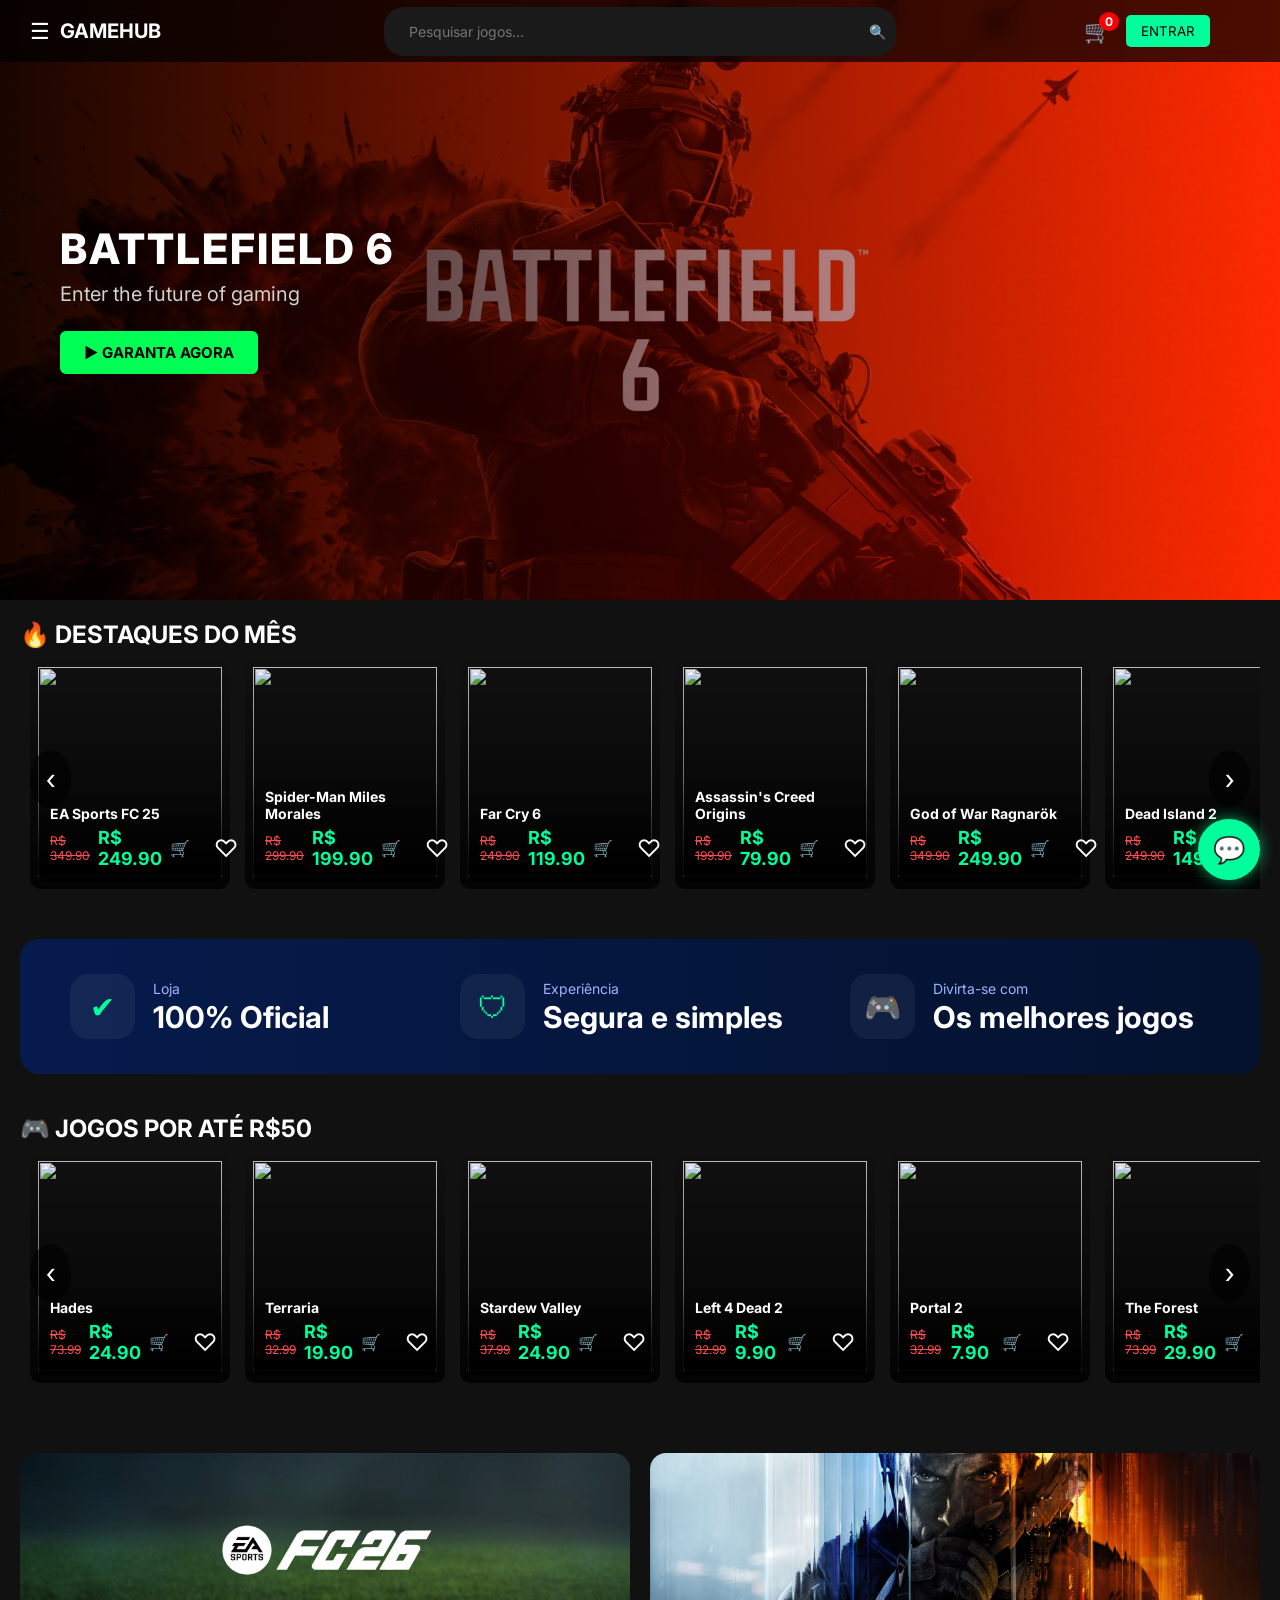
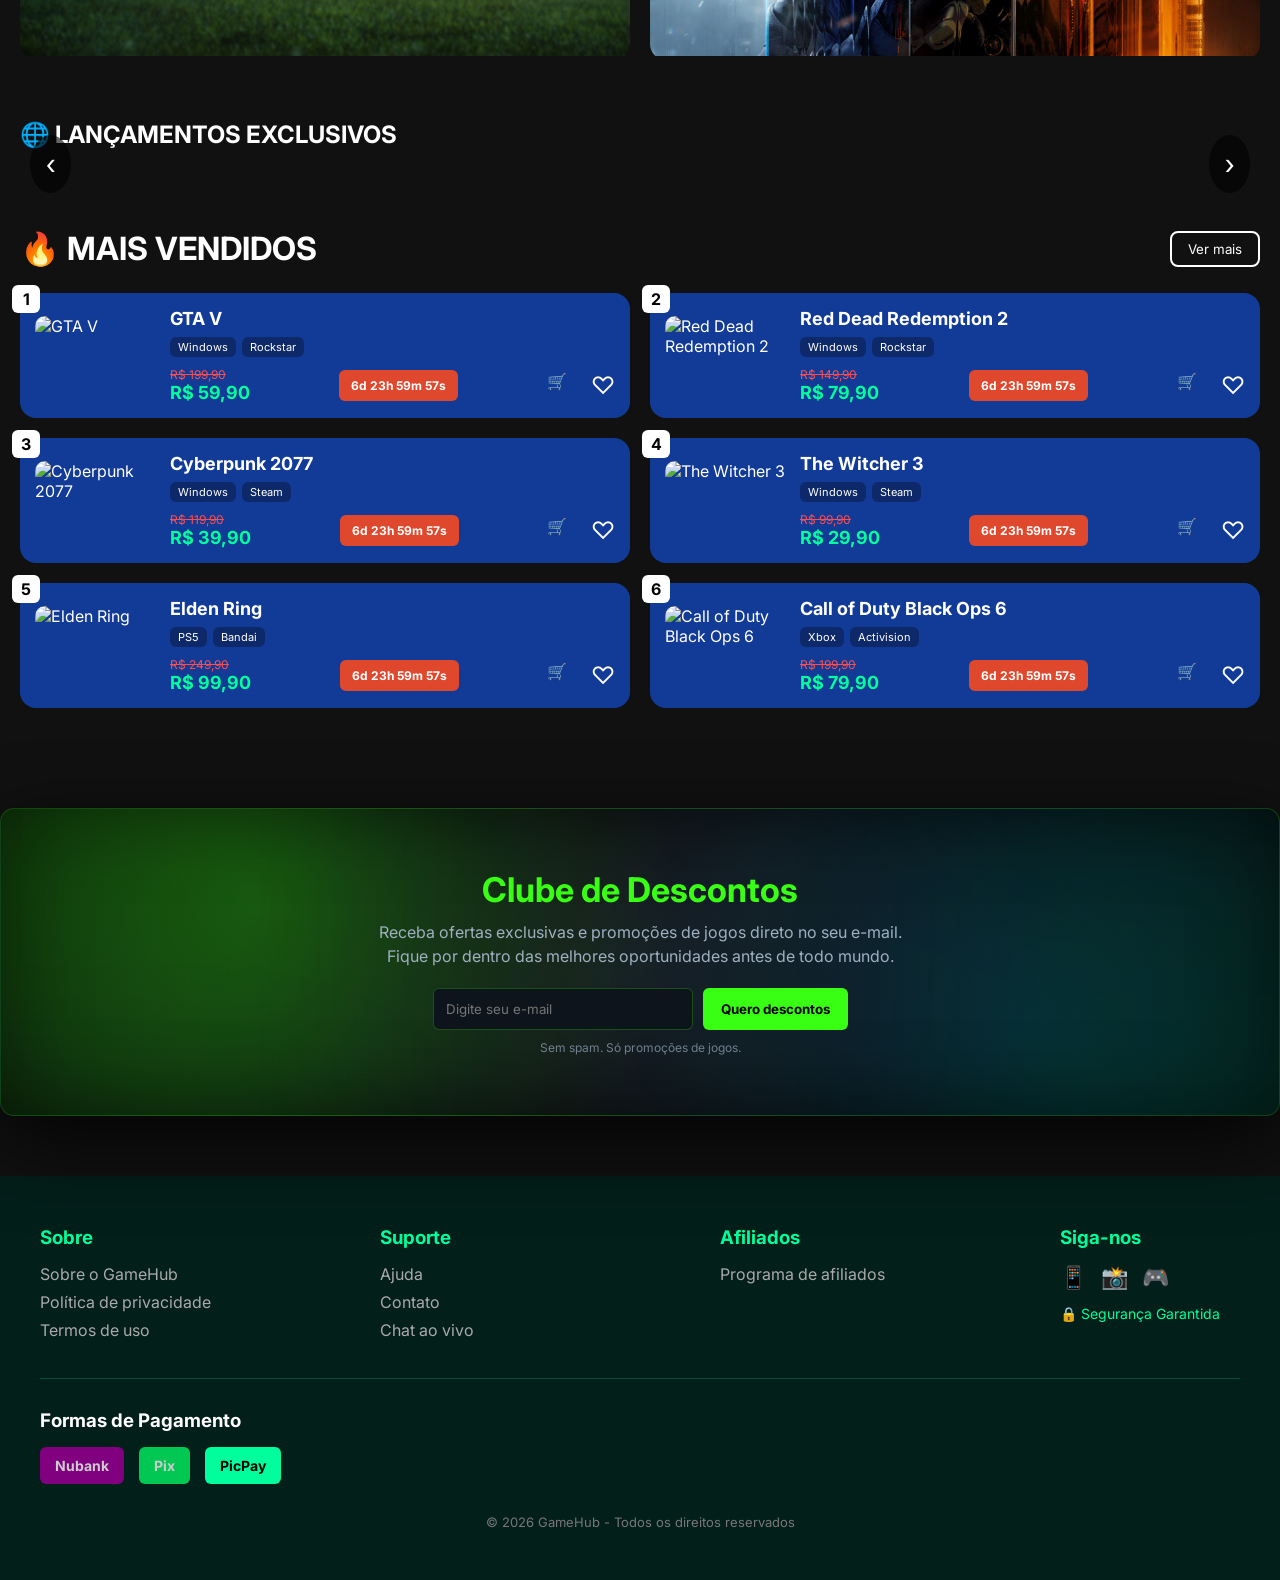
==== index.html @ b9340321 "GameHub Full Stack" ====
<!DOCTYPE html>
<html lang="pt-BR">
<head>
  <link rel="preconnect" href="https://fonts.googleapis.com">
<link rel="preconnect" href="https://fonts.gstatic.com" crossorigin>

<link href="https://fonts.googleapis.com/css2?family=Inter:wght@300;400;500;600;700&display=swap" rel="stylesheet">
  <meta charset="UTF-8">
  <title>GameHub</title>
  <link rel="stylesheet" href="style.css">
</head>


<body>

 
<div class="sidebar" id="sidebar">

  <div class="sidebar-top">
    <div class="logo-side">🎮 GAMEHUB</div>
    <span class="close-btn" onclick="toggleSidebar()">✖</span>
  </div>

  <!-- CATEGORIAS -->
  <div class="item-wrapper">
    <a href="#" class="item">📋 CATEGORIAS</a>
    <div class="submenu">
      <a href="#">Ação</a>
      <a href="#">RPG</a>
      <a href="#">Terror</a>
      <a href="#">Esporte</a>
    </div>
  </div>

  <!-- OFERTAS -->
  <div class="item-wrapper">
    <a href="#" class="item">🔥 OFERTAS RELÂMPAGO</a>
    <div class="submenu">
      <a href="#">Até R$20</a>
      <a href="#">Até R$50</a>
      <a href="#">Promoções do dia</a>
    </div>
  </div>

  <!-- GIFT CARDS -->
  <div class="item-wrapper">
    <a href="#" class="item">🎁 GIFT CARDS</a>
    <div class="submenu">
      <a href="#">XBOX</a>
      <a href="#">PSN</a>
      <a href="#">PLAY STORE</a>
    </div>
  </div>

  <hr>

  <!-- PC -->
  <div class="item-wrapper">
    <a href="#" class="item">🖥 PC</a>
    <div class="submenu">
      <a href="#">Steam</a>
      <a href="#">Epic Games</a>
      <a href="#">Ubisoft</a>
    </div>
  </div>

  <!-- PLAYSTATION -->
  <div class="item-wrapper">
    <a href="#" class="item">🎮 PLAYSTATION</a>
    <div class="submenu">
      <a href="#">PS4</a>
      <a href="#">PS5</a>
    </div>
  </div>

  <!-- XBOX -->
  <div class="item-wrapper">
    <a href="#" class="item">🎮 XBOX</a>
    <div class="submenu">
      <a href="#">Xbox One</a>
      <a href="#">Xbox Series</a>
    </div>
  </div>

  <!-- NINTENDO -->
  <div class="item-wrapper">
    <a href="#" class="item">🎮 NINTENDO</a>
    <div class="submenu">
      <a href="#">Switch</a>
    </div>
  </div>

  <!-- MOBILE -->
  <div class="item-wrapper">
    <a href="#" class="item">📱 MOBILE</a>
    <div class="submenu">
      <a href="#">Android</a>
      <a href="#">iOS</a>
    </div>
  </div>

  <hr>

<div class="item-wrapper">
  <a href="#" class="item">❤️ FAVORITOS</a>

  <div class="submenu" id="favoritosMenu">
    <span>Nenhum favorito</span>
  </div>
</div>

  <!-- CASHBACK -->
  <div class="item-wrapper">
    <a href="#" class="item">💰 CASHBACK</a>
    <div class="submenu">
      <a href="#">Como funciona</a>
      <a href="#">Minhas recompensas</a>
    </div>
  </div>

</div>




<!-- OVERLAY -->
<div class="overlay" id="overlay" onclick="toggleSidebar()"></div>



<header class="header">
  <!-- ESQUERDA -->
  <div class="left">

   
    <div class="menu" onclick="toggleSidebar()">☰</div>
    <a href="index.html" class="logo">GAMEHUB</a>

  </div>
  
  <!-- BUSCA -->
  <div class="search-box center">

  <input
    type="text"
    id="searchInput"
    placeholder="Pesquisar jogos..."
    autocomplete="off"
  >

  <span class="search-icon">🔍</span>

  <div id="searchResults" class="search-results"></div>

</div>

  <!-- DIREITA -->
  <div class="actions">

    <!-- CARRINHO -->
    <div class="cart-header" id="cartHeader">
      🛒
      <span class="cart-count" id="cartCount">0</span>

      <div class="cart-dropdown" id="cartDropdown">

        <!-- LISTA DE ITENS -->
        <div class="cart-content">
          <p class="empty">Seu carrinho está vazio</p>
        </div>

        <!-- RODAPÉ -->
        <div class="cart-footer">
          <div class="subtotal">
            Subtotal: <span id="cartTotal">R$ 0,00</span>
          </div>

          <button class="finish-btn" onclick="irParaCheckout()">
  Finalizar
</button>
        </div>

      </div>
    </div>

    <!-- LOGIN -->
    <button class="login" onclick="window.location.href='login.html'">
  ENTRAR
</button>




</div>

</header>

<section class="hero" id="hero">
  <div class="hero-info">
    <h1 class="hero-title">BATTLEFIELD 6</h1>

    <p class="hero-sub">
      Enter the future of gaming
    </p>

   <button class="hero-btn" onclick="abrirJogo({
  title: 'Battlefield 6',
  thumbnail: 'banner.jpg',
  price: '249.90',
  platform: 'Windows',
  release_date: '2026',
  descricao: 'Battlefield 6 coloca os jogadores em combates modernos de larga escala com veículos e destruição avançada.'
})">
  ▶ GARANTA AGORA
</button>
  </div>
</section>
<!-- 🔥 DESTAQUES -->
<section class="row">
  <h2>🔥 DESTAQUES DO MÊS</h2>

<div class="row-wrapper">
  <button class="arrow left" onclick="scrollRow('populares', -300)">‹</button>
  <div class="row-games" id="populares"></div>
  <button class="arrow right" onclick="scrollRow('populares', 300)">›</button>
</div>
</section>



<section class="benefits">

  <div class="benefit-item">
    <div class="benefit-icon">✔</div>

    <div>
      <span>Loja</span>
      <h3>100% Oficial</h3>
    </div>
  </div>

  <div class="benefit-item">
    <div class="benefit-icon">🛡</div>

    <div>
      <span>Experiência</span>
      <h3>Segura e simples</h3>
    </div>
  </div>

  <div class="benefit-item">
    <div class="benefit-icon">🎮</div>

    <div>
      <span>Divirta-se com</span>
      <h3>Os melhores jogos</h3>
    </div>
  </div>

</section>




<!-- 🎮 AÇÃO -->
<section class="row">
  <h2>🎮 JOGOS POR ATÉ R$50</h2>

<div class="row-wrapper">
  <button class="arrow left" onclick="scrollRow('acao', -300)">‹</button>
  <div class="row-games" id="acao"></div>
  <button class="arrow right" onclick="scrollRow('acao', 300)">›</button>
</div>
</section>


<section class="banners">

  <div class="banner">
    <img src="imagem1.jpg" alt="Jogo 1">
  </div>

  <div class="banner">
    <img src="imagem2.jpg" alt="Jogo 2">
  </div>

</section>

</section>

<section class="row">
  <h2>🌐 LANÇAMENTOS EXCLUSIVOS</h2>

  <div class="row-wrapper">
    <button class="arrow left" onclick="scrollRow('api-games', -300)">‹</button>
    <div class="row-games" id="api-games"></div>
    <button class="arrow right" onclick="scrollRow('api-games', 300)">›</button>
  </div>
</section>

<script src="https://cdn.jsdelivr.net/npm/@supabase/supabase-js@2"></script>


<script src="supabaseClient.js"></script>


<script src="auth.js"></script>
<script src="script.js"></script>
<script src="jogos.js"></script>


<!-- 🔥 FUNÇÃO DA SETA -->
<script>
function scrollRow(id, amount) {
  const container = document.getElementById(id);
  container.scrollLeft += amount;
}
</script>

<script>
window.abrirJogo = function (data) {
  const jogo = typeof data === "string"
    ? JSON.parse(decodeURIComponent(data))
    : data;

  localStorage.setItem("jogoSelecionado", JSON.stringify(jogo));

  window.location.href = "detalhes.html";
};

</script>


</body>

<!-- BOTÃO FLUTUANTE DE CHAT -->
<div class="chat-btn" onclick="abrirChat()">
  💬
</div>

<!-- CAIXA DO CHAT -->
<div class="chat-box" id="chatBox">
  <div class="chat-header">
    Suporte
    <span onclick="fecharChat()">✖</span>
  </div>

  <div class="chat-body">
    <p>👋 Olá! Como posso ajudar?</p>
  </div>

  <div class="chat-footer">
    <input type="text" placeholder="Digite sua mensagem...">
    <button>Enviar</button>
  </div>
</div>


<!-- =========================
     MAIS VENDIDOS
========================= -->

<section class="mais-vendidos">

  <div class="top-title">
    <h2>🔥 MAIS VENDIDOS</h2>
    <button>Ver mais</button>
  </div>

  <div class="vendidos-grid">

    <!-- 1 -->
    <div class="vendido-card">
      <div class="rank">1</div>
        <img
    class="vendido-img"
    src="https://cdn.cloudflare.steamstatic.com/steam/apps/271590/header.jpg"
    alt="GTA V"
  >
      
      
      <div class="vendido-info">
        <h3>GTA V</h3>

        <div class="platforms">
          <span>Windows</span>
          <span>Rockstar</span>
        </div>

        <div class="price-row">
          <div>
            <span class="old-price">R$ 199,90</span>
            <span class="new-price">R$ 59,90</span>
          </div>

          <div class="countdown">7d 00:00:00</div>
           
          <div class="actions-vendido">
           <span class="cart">🛒</span>
            <span class="fav">♡</span>
          </div>
        </div>
      </div>
    </div>

    <!-- 2 -->
    <div class="vendido-card">
      <div class="rank">2</div>
      <img
  class="vendido-img"
  src="https://cdn.cloudflare.steamstatic.com/steam/apps/1174180/header.jpg"
  alt="Red Dead Redemption 2"
>
      

      <div class="vendido-info">
        <h3>Red Dead Redemption 2</h3>

        <div class="platforms">
          <span>Windows</span>
          <span>Rockstar</span>
        </div>

        <div class="price-row">
          <div>
            <span class="old-price">R$ 149,90</span>
            <span class="new-price">R$ 79,90</span>
          </div>
           <div class="countdown">7d 00:00:00</div>
          <div class="actions-vendido">
            <span class="cart">🛒</span>
            <span class="fav">♡</span>
          </div>
        </div>
      </div>
    </div>

    <!-- 3 -->
    <div class="vendido-card">
      <div class="rank">3</div>
      <img
  class="vendido-img"
  src="https://cdn.cloudflare.steamstatic.com/steam/apps/1091500/header.jpg"
  alt="Cyberpunk 2077"
>
      
      <div class="vendido-info">
        <h3>Cyberpunk 2077</h3>

        <div class="platforms">
          <span>Windows</span>
          <span>Steam</span>
        </div>

        <div class="price-row">
          <div>
            <span class="old-price">R$ 119,90</span>
            <span class="new-price">R$ 39,90</span>
          </div>
           <div class="countdown">7d 00:00:00</div>
          <div class="actions-vendido">
            <span class="cart">🛒</span>
            <span class="fav">♡</span>
          </div>
        </div>
      </div>
    </div>

    <!-- 4 -->
    <div class="vendido-card">
      <div class="rank">4</div>
      <img
  class="vendido-img"
  src="https://cdn.cloudflare.steamstatic.com/steam/apps/292030/header.jpg"
  alt="The Witcher 3"
>
      

      <div class="vendido-info">
        <h3>The Witcher 3</h3>

        <div class="platforms">
          <span>Windows</span>
          <span>Steam</span>
        </div>

        <div class="price-row">
          <div>
            <span class="old-price">R$ 99,90</span>
            <span class="new-price">R$ 29,90</span>
          </div>
           <div class="countdown">7d 00:00:00</div>


          <div class="actions-vendido">
            <span class="cart">🛒</span>
            <span class="fav">♡</span>
          </div>
        </div>
      </div>
    </div>

    <!-- 5 -->
    <div class="vendido-card">
      <div class="rank">5</div>
      <img
  class="vendido-img"
  src="https://cdn.cloudflare.steamstatic.com/steam/apps/1245620/header.jpg"
  alt="Elden Ring"
>
      

      <div class="vendido-info">
        <h3>Elden Ring</h3>

        <div class="platforms">
          <span>PS5</span>
          <span>Bandai</span>
        </div>

        <div class="price-row">
          <div>
            <span class="old-price">R$ 249,90</span>
            <span class="new-price">R$ 99,90</span>
          </div>
           <div class="countdown">7d 00:00:00</div>


          <div class="actions-vendido">
            <span class="cart">🛒</span>
            <span class="fav">♡</span>
          </div>
        </div>
      </div>
    </div>

    <!-- 6 -->
    <div class="vendido-card">
      <div class="rank">6</div>
      <img
  class="vendido-img"
  src="https://shared.cloudflare.steamstatic.com/store_item_assets/steam/apps/2933620/header.jpg"
  alt="Call of Duty Black Ops 6"
>
      

      <div class="vendido-info">
        <h3>Call of Duty Black Ops 6</h3>

        <div class="platforms">
          <span>Xbox</span>
          <span>Activision</span>
        </div>

        <div class="price-row">
          <div>
            <span class="old-price">R$ 199,90</span>
            <span class="new-price">R$ 79,90</span>
          </div>
          <div class="countdown">7d 00:00:00</div>

          <div class="actions-vendido">
            <span class="cart">🛒</span>
            <span class="fav">♡</span>
          </div>
        </div>
      </div>
    </div>

  </div>
</section>


<section class="steam-newsletter">

  <div class="steam-newsletter-content">
    <h2>Clube de Descontos</h2>

    <p>
      Receba ofertas exclusivas e promoções de jogos direto no seu e-mail.
      <br>
      Fique por dentro das melhores oportunidades antes de todo mundo.
    </p>

    <div class="steam-form">
      <input type="email" placeholder="Digite seu e-mail">
      <button>Quero descontos</button>
    </div>

    <span>Sem spam. Só promoções de jogos.</span>
  </div>

</section>

<footer class="footer">

  <div class="footer-top">

    <div class="footer-col">
      <h3>Sobre</h3>
      <a href="#">Sobre o GameHub</a>
      <a href="#">Política de privacidade</a>
      <a href="#">Termos de uso</a>
    </div>

    <div class="footer-col">
      <h3>Suporte</h3>
      <a href="#">Ajuda</a>
      <a href="#">Contato</a>
      <a href="#">Chat ao vivo</a>
    </div>

    <div class="footer-col">
      <h3>Afiliados</h3>
      <a href="#">Programa de afiliados</a>
    </div>

    <div class="footer-col">
      <h3>Siga-nos</h3>

      <div class="social-icons">
        <span>📱</span>
        <span>📸</span>
        <span>🎮</span>
      </div>

      <p class="secure">🔒 Segurança Garantida</p>
    </div>

  </div>

  <div class="footer-payments">
    <h3>Formas de Pagamento</h3>

    <div class="payments">
      <span class="pay nubank">Nubank</span>
      <span class="pay pix">Pix</span>
      <span class="pay picpay">PicPay</span>
    </div>
  </div>

  <div class="footer-copy">
    © 2026 GameHub - Todos os direitos reservados
  </div>

</footer>

</html>
---- style.css ----
/* RESET */

*{
  margin:0;
  padding:0;
  box-sizing:border-box;
  font-family:'Inter', sans-serif;
}

body {
  margin: 0;
  font-family: Arial, sans-serif;
  background: #111;
  color: white;
}

/* HEADER NOVO */
.header {
  display: flex;
  align-items: center;
  justify-content: space-between;
  padding: 15px 30px;
 backdrop-filter: blur(10px);
  background: rgba(0, 0, 0, 0.7);
  
  

    position: fixed;   /* 👈 ISSO AQUI */
  top: 0;            /* 👈 GRUDA NO TOPO */
  left: 0;
  width: 100%;

  z-index: 1000;     /* 👈 FICA POR CIMA DE TUDO */
  
}


.logo {
  font-size: 20px;
  font-weight: bold;
  color: white;
  text-decoration: none;
  cursor: pointer;
}

/* CENTRO (PESQUISA) */
.search-box.center {
  position: absolute;
  left: 50%;
  transform: translateX(-50%);
  width: 40%;
}

.search-box input {
  width: 100%;
  padding: 10px 40px 10px 15px;
  border-radius: 20px;
  border: none;
  outline: none;
}

.search-icon {
  position: absolute;
  right: 10px;
  top: 50%;
  transform: translateY(-50%);
}

/* DIREITA */
.actions {
  display: flex;
  align-items: center;
  margin-right: 40px; /* aumenta ou diminui aqui */
}

.login {
  padding: 8px 15px;
  background: #00ff9c;
  border: none;
  border-radius: 5px;
  cursor: pointer;
}
/* HERO */
.hero {
    
  position: relative;
  height: 600px;
  display: flex;
  align-items: center;
  padding: 60px;
  
  
  background-size: cover;
  background-position: center;
  background-repeat: no-repeat;

  z-index: 1;
}

/* overlay */
.hero::after {
  content: "";
  position: absolute;
  inset: 0;
  background: linear-gradient(to right, rgba(0,0,0,0.9), rgba(255,0,0,0.3));
  z-index: 1;
}

/* conteúdo acima do overlay */
.hero-info {
  position: relative;
  z-index: 2;
}

/* LINHAS */
.row {
  margin: 20px;
}

.row h2 {
  margin-bottom: 10px;
}

/* CONTAINER DOS JOGOS */
.row-games {
  display: flex;
  gap: 15px;
  overflow-x: auto;
  overflow-y: hidden;
  padding: 0 10px 10px 10px;
}

.row-games::-webkit-scrollbar {
  display: none;
}

/* CARD */
.card {
  position: relative;
  min-width: 200px;
  cursor: pointer;
  overflow: hidden;
  flex-shrink: 0;

  transition: transform 0.3s ease;

  transform-style: preserve-3d;
  perspective: 1000px;
}

/* IMAGEM */
.card img {
  width: 100%;
  height: 210px;
  object-fit: cover;
}

/* OVERLAY */
.card::after {
  content: "";
  position: absolute;
  inset: 0;
  border-radius: 10px;
  background: linear-gradient(to top, rgba(0,0,0,0.8), transparent);
   pointer-events: none; /* 🔥 não bloquear clique */
}

/* INFO */
.card-info {
  position: absolute;
  inset: 0;

  display: flex;
  align-items: flex-end;
  justify-content: flex-start;

  padding: 20px;

  background: linear-gradient(to top, rgba(0,0,0,0.85), transparent);

  opacity: 0;
  transition: opacity 0.3s ease;
}

/* TÍTULO */
.card-info h3 {
  font-size: 16px;
  font-weight: bold;
  margin: 0;

  max-width: 90%;
  line-height: 1.2;

  transform: translateY(10px);
  opacity: 0;

  transition: all 0.3s ease;
}

/* HOVER PRINCIPAL */
.card:hover {
  transform: scale(1.06); /* 🔥 muito mais profissional */
}

.card:hover .card-info {
  opacity: 1;
}

.card:hover .card-info h3 {
  transform: translateY(-5px);
  opacity: 1;
  transition-delay: 0.1s;
}

/* EFEITO EMPURRAR (NETFLIX LIMPO) */
.row-games:hover .card {
  transform: translateX(-10px);
}

.row-games .card:hover {
  transform: scale(1.2);
  z-index: 20;
}

.row-games .card:hover ~ .card {
  transform: translateX(20px);
}


.fav.ativo {
  color: red;
  transform: scale(1.2);
}

/* DETALHES */
.detalhes {
  padding: 40px;
  text-align: center;
}

.detalhes img {
  width: 300px;
  border-radius: 10px;
  margin-bottom: 20px;
}



.search-box {
  display: flex;
  align-items: center;
  background: #1a1a1a;
  padding: 6px 10px;
  border-radius: 20px;
  gap: 5px;
}

.search-box input {
  background: transparent;
  border: none;
  outline: none;
  color: white;
  width: 180px;
  font-size: 14px;
}

.search-icon {
  cursor: pointer;
  font-size: 14px;
}

/* FOOTER PROFISSIONAL */
.footer {
  background: #031f1a;
  color: #ccc;
  padding: 50px 40px;
  margin-top: 60px;
}

/* topo */
.footer-top {
  display: flex;
  justify-content: space-between;
  flex-wrap: wrap;
  gap: 40px;
  border-bottom: 1px solid rgba(0,255,150,0.2);
  padding-bottom: 30px;
}

.footer-col {
  min-width: 180px;
}

.footer-col h3 {
  color: #00ff9c;
  margin-bottom: 15px;
}

.footer-col a {
  display: block;
  margin-bottom: 8px;
  color: #aaa;
  text-decoration: none;
  transition: 0.3s;
}

.footer-col a:hover {
  color: #00ff9c;
}

/* redes sociais */
.social-icons span {
  font-size: 22px;
  margin-right: 10px;
  cursor: pointer;
  transition: 0.3s;
}

.social-icons span:hover {
  transform: scale(1.2);
  color: #00ff9c;
}

/* segurança */
.secure {
  margin-top: 15px;
  font-size: 14px;
  color: #00ff9c;
}

/* pagamentos */
.footer-payments {
  margin-top: 30px;
}

.footer-payments h3 {
  color: white;
  margin-bottom: 15px;
}

.payments {
  display: flex;
  gap: 15px;
}

.pay {
  padding: 10px 15px;
  border-radius: 6px;
  font-weight: bold;
  font-size: 14px;
}

/* cores dos pagamentos */
.nubank {
  background: purple;
}

.pix {
  background: #00c853;
}

.picpay {
  background: #00ff9c;
  color: black;
}

/* copyright */
.footer-copy {
  margin-top: 30px;
  font-size: 13px;
  color: #777;
  text-align: center;
}

.row-wrapper {
  position: relative;
}



/* BOTÃO FLUTUANTE */
.chat-btn {
  position: fixed;
  bottom: 20px;
  right: 20px;
  background: #00ff9c;
  color: black;
  font-size: 26px;
  padding: 15px;
  border-radius: 50%;
  cursor: pointer;
  z-index: 999;

  box-shadow: 0 0 15px rgba(0,255,150,0.6);
  transition: 0.3s;
}

.chat-btn:hover {
  transform: scale(1.1);
}

/* CAIXA DO CHAT */
.chat-box {
  position: fixed;
  bottom: 90px;
  right: 20px;
  width: 280px;
  background: #111;
  border-radius: 10px;
  overflow: hidden;
  display: none;
  z-index: 999;
}

/* HEADER */
.chat-header {
  background: #00ff9c;
  color: black;
  padding: 10px;
  font-weight: bold;
  display: flex;
  justify-content: space-between;
}

/* BODY */
.chat-body {
  padding: 10px;
  height: 150px;
  font-size: 14px;
}

/* FOOTER */
.chat-footer {
  display: flex;
}

.chat-footer input {
  flex: 1;
  padding: 8px;
  border: none;
  outline: none;
}

.chat-footer button {
  background: #00ff9c;
  border: none;
  padding: 8px;
  cursor: pointer;
}


/* =========================
   SIDEBAR NUUVEM STYLE
========================= */

.sidebar {
  position: fixed;
  top: 0;
  left: 0;

  width: 280px;
  height: 100vh;

  background: linear-gradient(180deg, #0b2a66, #071a3a);
  color: white;

  transform: translateX(-100%);
  transition: 0.3s ease;

  z-index: 3000;

  padding: 15px;
  overflow-y: auto;
}

/* ABERTO */
.sidebar.open {
  transform: translateX(0);
}

/* TOPO */
.sidebar-top {
  display: flex;
  justify-content: space-between;
  align-items: center;

  margin-bottom: 20px;
}

.logo-side {
  font-weight: bold;
  font-size: 18px;
  color: #fff;
}

.close-btn {
  cursor: pointer;
  font-size: 18px;
}

/* ITENS */
.item {
  display: block;
  padding: 12px;
  margin: 4px 0;

  color: #cfd8ff;
  text-decoration: none;

  border-radius: 6px;

  transition: 0.2s;
}

.item:hover {
  background: rgba(255,255,255,0.08);
  color: #fff;
  transform: translateX(5px);
}

/* LINHA */
.sidebar hr {
  border: none;
  height: 1px;
  background: rgba(255,255,255,0.1);
  margin: 12px 0;
}

/* OVERLAY */
.overlay {
  position: fixed;
  inset: 0;

  background: rgba(0,0,0,0.6);

  display: none;

  z-index: 2500;
}

.overlay.show {
  display: block;
}

.left {
  display: flex;
  align-items: center; /* centraliza verticalmente */
  gap: 10px; /* espaço entre ☰ e GAMEHUB */
}

.menu {
  font-size: 22px;
  cursor: pointer;
  display: flex;
  align-items: center;
  justify-content: center;
}


/* ===== SUBMENU FUNCIONANDO ===== */

.sidebar {
  overflow: visible !important;
}

.item-wrapper {
  position: relative;
}

.item-wrapper .submenu {
  position: absolute;
  top: 0;
  left: 100%;

  background: #0a1f4d;
  width: 200px;
  padding: 10px;
  border-radius: 6px;

  display: none;

  z-index: 99999;
}

/* LINKS */
.submenu a {
  display: block;
  padding: 8px;
  color: white;
  text-decoration: none;
}

.submenu a:hover {
  background: rgba(255,255,255,0.1);
}

/* MOSTRAR NO HOVER */
.item-wrapper:hover .submenu {
  display: block;
}

/* ===== OVERLAY INFERIOR ===== */
.card-overlay {
  position: absolute;
  bottom: 8px;   /* 🔥 NÃO encosta mais na borda */
  left: 8px;
  right: 8px;
   pointer-events: none; /* 🔥 deixa o clique passar */

  padding: 12px;

  background: linear-gradient(to top, rgba(0,0,0,0.9), transparent);
  border-radius: 8px; /* 🔥 deixa bonito */

  z-index: 10;
}

/* ===== NOME DO JOGO ===== */
.game-title {
  font-size: 14px;
  margin: 0 0 5px;
  color: white;
}

/* ===== CAIXA DE PREÇO ===== */
.price-box {
  display: flex;
  align-items: center;
  gap: 8px;
}

/* PREÇO ANTIGO */
.old-price {
  color: #ff4d4d;
  text-decoration: line-through;
  font-size: 12px;
}

/* PREÇO NOVO */
.new-price {
  color: #00ff9c;
  font-weight: bold;
  font-size: 14px;
}

/* CARRINHO */
.cart {
  margin-left: auto;
  cursor: pointer;
  font-size: 16px;
  transition: 0.2s;
  margin-right: 8px;
  pointer-events: auto;
}

.cart:hover {
  transform: scale(1.2);
}

/* ===== MELHORIA VISUAL DO CARD ===== */
.card {
  position: relative;
  overflow: visible; /* 🔥 ESSA LINHA RESOLVE */
   padding: 8px; /* 🔥 espaço interno invisível */
}

.price-box {
  display: flex;
  align-items: center;
  gap: 8px;
}



/* 🔥 ISSO AQUI RESOLVE DE VEZ */
.fav {
  position: relative;
  z-index: 9999; /* 🔥 MUITO ALTO */
  pointer-events: auto;
  margin-left: 8px;
  cursor: pointer;
  font-size: 24px;
  pointer-events: auto;
}

/* ===== CARRINHO HEADER ===== */
.cart-header {
  position: relative;
  font-size: 22px;
  cursor: pointer;
  margin-right: 15px;
}

/* CONTADOR */
.cart-count {
  position: absolute;
  top: -6px;
  right: -8px;

  background: red;
  color: white;

  font-size: 12px;
  font-weight: bold;

  padding: 2px 6px;
  border-radius: 50%;
}



/* ITEM */
.cart-item {
  display: flex;
  justify-content: space-between;
  padding: 6px 0;
  border-bottom: 1px solid #222;
}

/* ANIMAÇÃO */
.cart-header.bounce {
  animation: bounce 0.4s;
}

@keyframes bounce {
  0% { transform: scale(1); }
  30% { transform: scale(1.3); }
  60% { transform: scale(0.9); }
  100% { transform: scale(1); }
}

/* =========================
   BENEFITS BAR
========================= */

.benefits {
  margin: 40px 20px;

  background: linear-gradient(90deg, #061b4d, #04122e);

  border-radius: 20px;

  padding: 35px 50px;

  display: flex;
  justify-content: space-between;
  align-items: center;
  gap: 30px;

  overflow: hidden;

  position: relative;
}

.benefit-item {
  display: flex;
  align-items: center;
  gap: 18px;

  flex: 1;
}

.benefit-icon {
  width: 65px;
  height: 65px;

  border-radius: 18px;

  display: flex;
  align-items: center;
  justify-content: center;

  font-size: 30px;

  background: rgba(255,255,255,0.05);

  color: #00ff9c;
}

.benefit-item span {
  display: block;

  color: #9fb3ff;

  font-size: 14px;
}

.benefit-item h3 {
  margin: 4px 0 0;

  font-size: 30px;
  line-height: 1.1;

  color: white;
}

/* =========================
   MAIS VENDIDOS (RESET LIMPO)
========================= */

.mais-vendidos {
  padding: 40px 20px;
}

/* HEADER */
.top-title {
  display: flex;
  justify-content: space-between;
  align-items: center;
  margin-bottom: 25px;
}

.top-title h2 {
  font-size: 32px;
  color: white;
}

.top-title button {
  background: transparent;
  border: 2px solid #fff;
  color: white;

  padding: 8px 16px;
  border-radius: 8px;

  cursor: pointer;
}

/* GRID */
.vendidos-grid {
  display: grid;
  grid-template-columns: repeat(2, 1fr);
  gap: 20px;
}

/* CARD */
.vendido-card {
  display: flex;
  gap: 15px;

  background: #123b97;

  padding: 15px;

  border-radius: 16px;

  align-items: center;

  position: relative;
}

/* RANK */
.rank {
  position: absolute;
  top: -8px;
  left: -8px;

  background: white;
  color: black;

  width: 28px;
  height: 28px;

  display: flex;
  justify-content: center;
  align-items: center;

  font-weight: bold;

  border-radius: 6px;
}

/* IMG */
.vendido-card img {
  width: 120px;
  height: 80px;

  object-fit: cover;

  border-radius: 10px;

  flex-shrink: 0;
}

/* INFO */
.vendido-info {
  flex: 1;
}

.vendido-info h3 {
  margin: 0 0 8px;
  font-size: 18px;
  color: white;
}

/* PLATAFORMAS */
.platforms {
  display: flex;
  gap: 6px;
  margin-bottom: 10px;
}

.platforms span {
  font-size: 11px;

  background: rgba(0,0,0,0.3);

  padding: 3px 8px;

  border-radius: 6px;

  color: white;
}

/* PREÇOS */
.price-row {
  display: flex;
  justify-content: space-between;
  align-items: center;
}

.old-price {
  display: block;
  color: #ff4d4d;
  text-decoration: line-through;
  font-size: 12px;
}

.new-price {
  color: #00ff9c;
  font-size: 18px;
  font-weight: bold;
}

/* AÇÕES */
.actions-vendido {
  display: flex;
  gap: 8px;
}

.cart-btn,
.fav-btn {
  width: 35px;
  height: 35px;

  background: rgba(255,255,255,0.1);

  display: flex;
  justify-content: center;
  align-items: center;

  border-radius: 8px;

  cursor: pointer;
}

/* RESPONSIVO */
@media (max-width: 900px) {
  .vendidos-grid {
    grid-template-columns: 1fr;
  }

  .vendido-card {
    flex-direction: column;
    align-items: flex-start;
  }

  .vendido-card img {
    width: 100%;
    height: 160px;
  }
}





/* CONTEÚDO */
.cart-content {
  max-height: 250px;
  overflow-y: auto;
}

/* ITEM */
.cart-item {
  display: flex;
  gap: 10px;
  margin-bottom: 10px;
}

/* IMAGEM */
.cart-item img {
  width: 50px;
  border-radius: 6px;
}

/* INFO */
.cart-info {
  flex: 1;
}

.cart-info p {
  margin: 0;
  font-size: 13px;
}

.cart-info span {
  font-size: 12px;
  color: #aaa;
}

/* PREÇO */
.cart-price {
  font-weight: bold;
  color: #00ff9c;
}

/* FOOTER */
.cart-footer {
  border-top: 1px solid rgba(255,255,255,0.1);
  margin-top: 10px;
  padding-top: 10px;
}

/* BOTÃO */
.finish-btn {
  width: 100%;
  margin-top: 10px;
  padding: 10px;

  background: #00ff9c;
  border: none;
  border-radius: 6px;

  font-weight: bold;
  cursor: pointer;
}

/* ===== CARRINHO HEADER ===== */
.cart-header {
  position: relative;
  font-size: 22px;
  cursor: pointer;
  margin-right: 15px;
}

/* CONTADOR */
.cart-count {
  position: absolute;
  top: -6px;
  right: -8px;
  background: red;
  color: white;
  font-size: 12px;
  font-weight: bold;
  padding: 2px 6px;
  border-radius: 50%;
}

/* ===== DROPDOWN ESTILO BONITO ===== */
.cart-dropdown {
  position: absolute;
  top: 45px;
  right: 0;

  width: 320px;
  background: #0b2a66;

  border-radius: 12px;
  padding: 15px;

  display: none;
  flex-direction: column;

  box-shadow: 0 10px 25px rgba(0,0,0,0.6);

  z-index: 9999;
}

/* QUANDO ABERTO */
.cart-dropdown.active {
  display: flex;
}

/* LISTA */
.cart-content {
  max-height: 250px;
  overflow-y: auto;
}

/* ITEM */
.cart-item {
  display: flex;
  gap: 10px;
  margin-bottom: 12px;
  align-items: center;
}

/* IMG */
.cart-item img {
  width: 55px;
  height: 70px;
  object-fit: cover;
  border-radius: 8px;
}

/* INFO */
.cart-info {
  flex: 1;
}

.cart-info p {
  margin: 0;
  font-size: 14px;
  font-weight: bold;
}

.cart-info span {
  font-size: 12px;
  color: #aaa;
}

/* PREÇO */
.cart-price {
  font-weight: bold;
  color: #00ff9c;
  font-size: 14px;
}

/* FOOTER */
.cart-footer {
  border-top: 1px solid rgba(255,255,255,0.1);
  margin-top: 10px;
  padding-top: 10px;
}

/* BOTÃO FINALIZAR */
.finish-btn {
  width: 100%;
  margin-top: 10px;
  padding: 12px;

  background: #00ff9c;
  border: none;
  border-radius: 8px;

  font-weight: bold;
  cursor: pointer;

  transition: 0.2s;
}

.finish-btn:hover {
  background: #00cc7a;
}

/* ANIMAÇÃO */
.cart-header.bounce {
  animation: bounce 0.4s;
}

@keyframes bounce {
  0% { transform: scale(1); }
  30% { transform: scale(1.3); }
  60% { transform: scale(0.9); }
  100% { transform: scale(1); }
}



.row-wrapper {
  position: relative;
}

.arrow {
  position: absolute;
  top: 50%;
  transform: translateY(-50%);

  background: rgba(0,0,0,0.6);
  border: none;
  color: white;
  font-size: 28px;
  cursor: pointer;

  padding: 12px 16px;
  border-radius: 50%;

  z-index: 50;
  transition: 0.3s;
}

/* esquerda */
.arrow.left {
  left: 10px;
}

/* direita */
.arrow.right {
  right: 10px;
}

.arrow:hover {
  background: rgba(0,0,0,0.9);
  transform: translateY(-50%) scale(1.1);
}

.banners {
  display: flex;
  gap: 20px;
  padding: 40px 20px;
}

.banner {
  flex: 1;
  border-radius: 16px;
  overflow: hidden;
  cursor: pointer;
  transition: 0.3s;
}

.banner img {
  width: 100%;
  aspect-ratio: 3 / 1;
  height: auto;
  object-fit: cover;
}

.banner:hover {
  transform: scale(1.03);
}

.steam-newsletter {
  display: flex;
  justify-content: center;
  align-items: center;

  padding: 60px;
  margin: 60px 0;

  position: relative;
  overflow: hidden;

  border-radius: 14px;

  /* 🔥 FUNDO PROFISSIONAL SEM IMAGEM */
  background:
    radial-gradient(circle at 20% 30%, rgba(57,255,20,0.25), transparent 40%),
    radial-gradient(circle at 80% 70%, rgba(0,180,255,0.15), transparent 45%),
    radial-gradient(circle at 50% 50%, rgba(255,255,255,0.05), transparent 60%),
    linear-gradient(135deg, #05070a, #0b0f14, #05070a);

  border: 1px solid rgba(57,255,20,0.2);

  box-shadow:
    0 25px 80px rgba(0,0,0,0.8),
    inset 0 0 80px rgba(0,0,0,0.6);

  text-align: center;
}
.steam-newsletter-content {
  max-width: 600px;
  color: #dce3ea;
  z-index: 2;
}

.steam-newsletter-content h2 {
  font-size: 34px;
  color: #39ff14;
  margin-bottom: 10px;
}

.steam-newsletter-content p {
  color: #9fb0c0;
  margin-bottom: 20px;
  line-height: 1.5;
}

.steam-newsletter-content span {
  display: block;
  margin-top: 10px;
  font-size: 12px;
  color: #6f7f8f;
}

/* FORMULÁRIO */
.steam-form {
  display: flex;
  justify-content: center;
  gap: 10px;
  margin-top: 10px;
}

.steam-form input {
  padding: 12px;
  width: 260px;

  border-radius: 6px;
  border: 1px solid rgba(57,255,20,0.25);

  background: #0e141b;
  color: white;

  outline: none;
}

.steam-form button {
  padding: 12px 18px;

  border-radius: 6px;
  border: none;
  cursor: pointer;

  background: #39ff14;
  color: #000;
  font-weight: bold;

  transition: 0.2s ease;
}

.steam-form button:hover {
  transform: translateY(-2px);
  box-shadow: 0 10px 25px rgba(57,255,20,0.3);
}

/* GLOW VERDE STEAM */
.steam-newsletter::before {
  content: "";
  position: absolute;

  width: 450px;
  height: 450px;

  background: rgba(57,255,20,0.12);
  filter: blur(90px);

  top: -120px;
  left: -120px;
}

.steam-newsletter::after {
  content: "";
  position: absolute;

  width: 450px;
  height: 450px;

  background: rgba(0,255,120,0.08);
  filter: blur(100px);

  bottom: -150px;
  right: -150px;
}

/* RESPONSIVO */
@media (max-width: 768px) {
  .steam-newsletter {
    flex-direction: column;
    padding: 40px 20px;
  }

  .steam-form {
    flex-direction: column;
    align-items: center;
  }

  .steam-form input {
    width: 100%;
  }
}

.search-box{
  position: relative;
}

.search-results{
  position: absolute;

  top: 55px;
  left: 0;

  width: 100%;

  background: #141b22;

  border-radius: 10px;

  overflow: hidden;

  display: none;

  z-index: 9999;

  box-shadow: 0 10px 30px rgba(0,0,0,.5);
}

.search-item{
  display: flex;
  align-items: center;
  gap: 12px;

  padding: 10px;

  cursor: pointer;

  border-bottom: 1px solid rgba(255,255,255,.05);

  transition: .2s;
}

.search-item:hover{
  background: #1f2933;
}

.search-item img{
  width: 60px;
  height: 60px;

  object-fit: cover;

  border-radius: 6px;
}

.search-info h4{
  margin: 0;
  color: white;
  font-size: 14px;
}

.search-info span{
  color: #39ff14;
  font-weight: bold;
  font-size: 13px;
}

.logout-btn {
  position: fixed;
  top: 20px;
  right: 20px;
  padding: 10px 20px;
  border: none;
  border-radius: 10px;
  background: red;
  color: white;
  cursor: pointer;
}

.user-box{
  display:flex;
  flex-direction:column;
  align-items:flex-end;
  gap:2px;
}

.user-box div{
  color:#fff;
  font-size:15px;
  font-weight:600;
}

.user-box a{
  color:#8b949e;
  text-decoration:none;
  font-size:12px;
  transition:.2s;
}

.user-box a:hover{
  color:#39ff14;
}
.vendido-img {
  width: 80px;
  height: 110px;
  object-fit: cover;
  border-radius: 10px;
  flex-shrink: 0;
}

.countdown {
  background: #e0482d;
  color: white;
  padding: 8px 12px;
  border-radius: 6px;
  font-size: 12px;
  font-weight: bold;
  white-space: nowrap;
  
}

.game-page{
  background:#0f0f0f;
  color:white;
  min-height:100vh;
}

.game-banner img{
   width:100%;
  height:450px;
  object-fit:cover;
  opacity:.35;
}

.game-container{
  max-width:1400px;
  margin:auto;
  display:grid;
  grid-template-columns:350px 1fr;
  gap:40px;
  padding:40px;
}

.game-left{
  width:320px;
}

.game-cover{
 width:280px;
  border-radius:12px;
}

.btn-cart{
  width:100%;
  margin-top:15px;
  background:#00ff4c;
  border:none;
  padding:15px;
  font-size:18px;
  font-weight:bold;
  cursor:pointer;
  border-radius:8px;
}

.game-right{
  background:#121212;
  padding:30px;
  border-radius:12px;
  border:1px solid #222;
}

.game-right h1{
  font-size:48px;
  margin-bottom:20px;
}

.game-meta{
  display:flex;
  gap:20px;
  margin-bottom:20px;
  color:#aaa;
}

.game-price{
  color:#00ff4c;
  font-size:32px;
  font-weight:bold;
  margin-bottom:30px;
}

.game-right p{
  line-height:1.8;
  color:#ddd;
}

.requirements{
  max-width:1200px;
  margin:30px auto;
  background:#181818;
  padding:30px;
  border-radius:12px;
}

.requirements h2{
  margin-bottom:20px;
}

.requirements li{
  margin-bottom:10px;
}

.hero-title{
  font-family: 'Inter', sans-serif;
  font-size: 42px;
  font-weight: 800;
  color: #fff;
  letter-spacing: 2px;
  margin: 0;
  text-shadow: 0 4px 20px rgba(0,0,0,.6);
   max-width: 600px;
  line-height: 1.1;
}

.hero-sub{
  font-size: 24px;
  color: #d5d5d5;
  margin-top: 10px;
  margin-bottom: 25px;
   color: #d0d0d0;
  font-size: 20px;
}

.hero-btn{
  background: #00ff55;
  color: #000;
  border: none;
  padding: 12px 24px;
  border-radius: 8px;
  font-weight: 700;
  cursor: pointer;
   border-radius: 6px;
  font-size: 15px;
  
}

.methods {
  margin-bottom: 20px;
}

.method {
    display: flex;
  align-items: center;
  gap: 10px;
  background: #1b3b7a;
  padding: 12px;
  margin: 10px 0;
  border-radius: 8px;
  cursor: pointer;
}

.method:hover {
    background: #2553aa;
}

.method.active {
  border: 2px solid #2d6bff;
  background: #274f9e;
}


.payment-group {
  background: #1b3b7a;
  padding: 15px;
  border-radius: 10px;
  margin-bottom: 15px;
}

.payment-group h3 {
  margin: 0 0 5px 0;
}

.payment-group p {
  font-size: 13px;
  opacity: 0.8;
  margin-bottom: 10px;
}

label {
  display: block;
  margin: 6px 0;
  cursor: pointer;
}

.terms {
  margin-top: 15px;
  padding: 10px;
}

.total {
  font-size: 22px;
  margin: 15px 0;
}

.price-fav {
  display: flex;
  align-items: flex-start; /* sobe o coração */
  gap: 12px;
}

.heart {
  font-size: 28px;
  cursor: pointer;
  transition: 0.2s;
   position: relative;
  top: -3px; /* sobe o coração manualmente */
}

.heart:hover {
  transform: scale(1.2);
}

.heart.active {
  color: red;
}

.voltar-btn {
  margin-top: 20px;
  padding: 14px 24px;
  background: #2d6bff;
  border: none;
  border-radius: 8px;
  color: white;
  font-size: 16px;
  cursor: pointer;
  transition: 0.2s;
}

.voltar-btn:hover {
  opacity: 0.9;
}
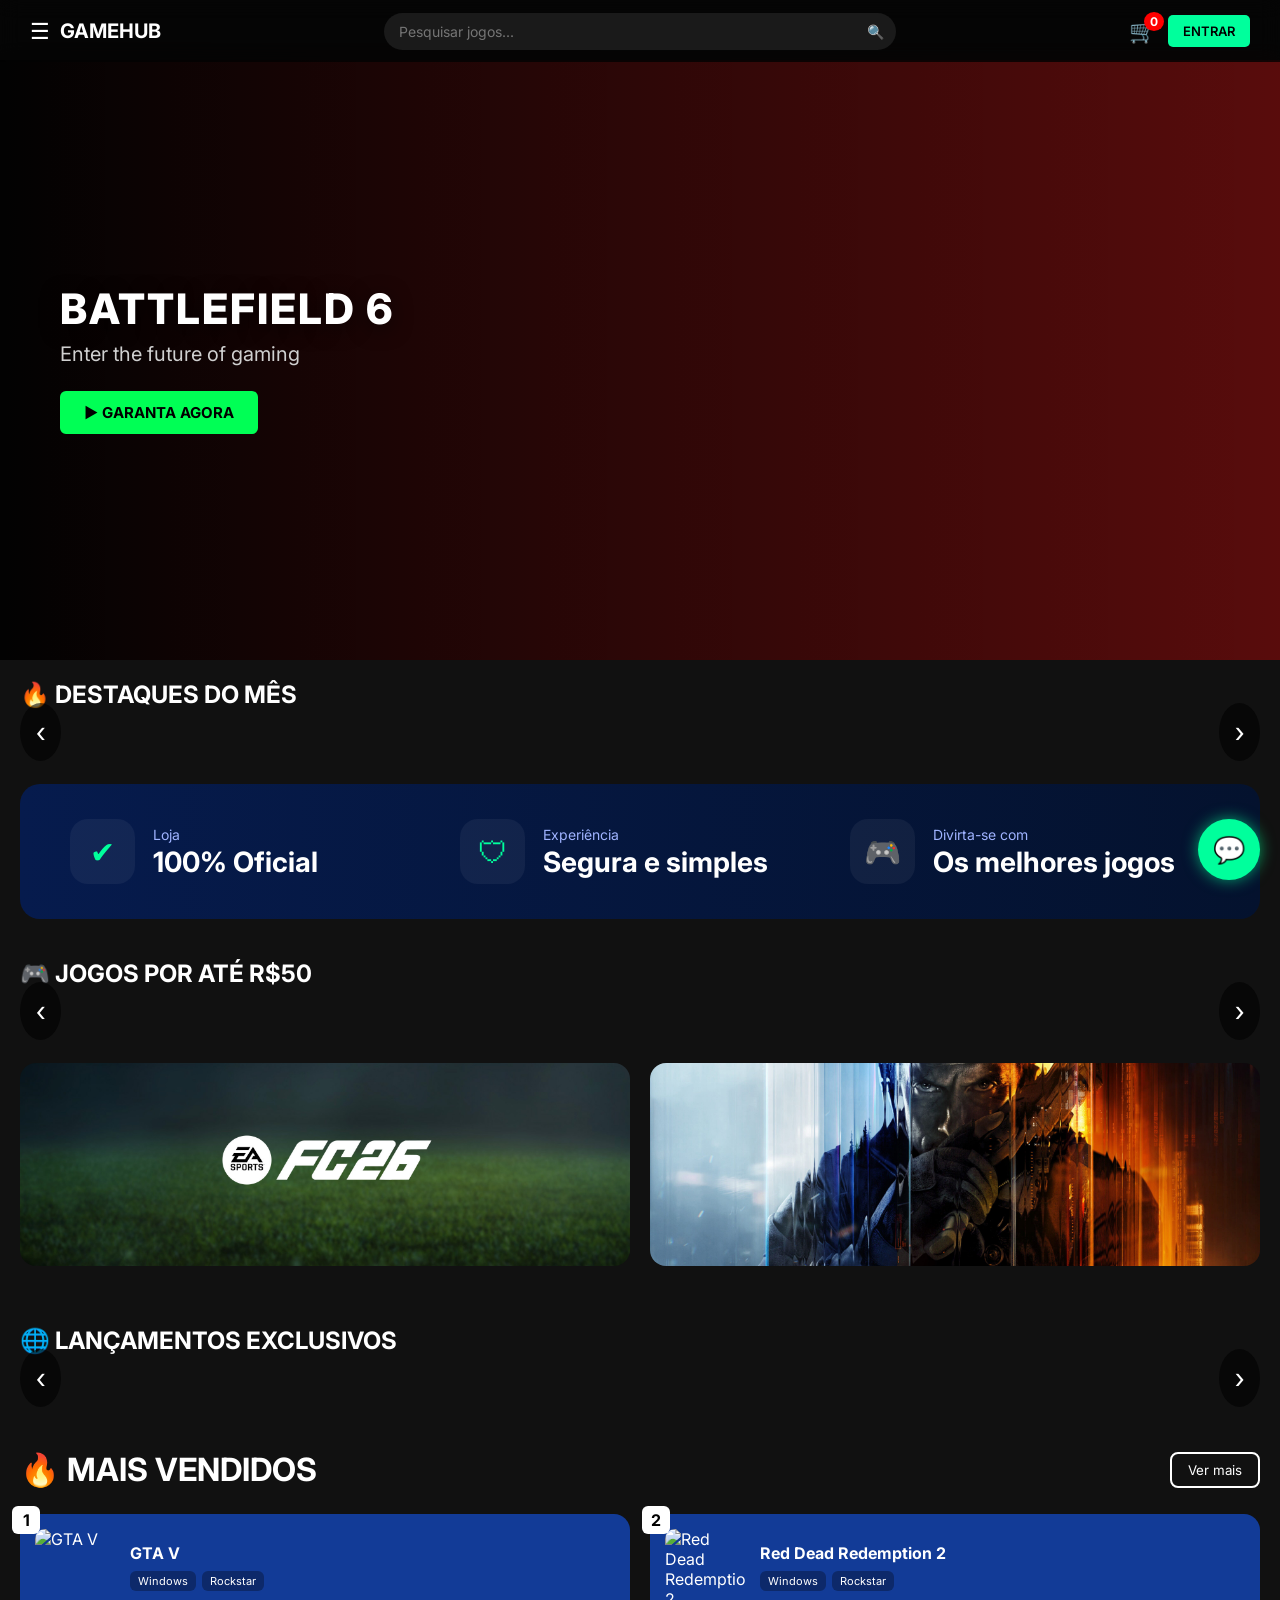
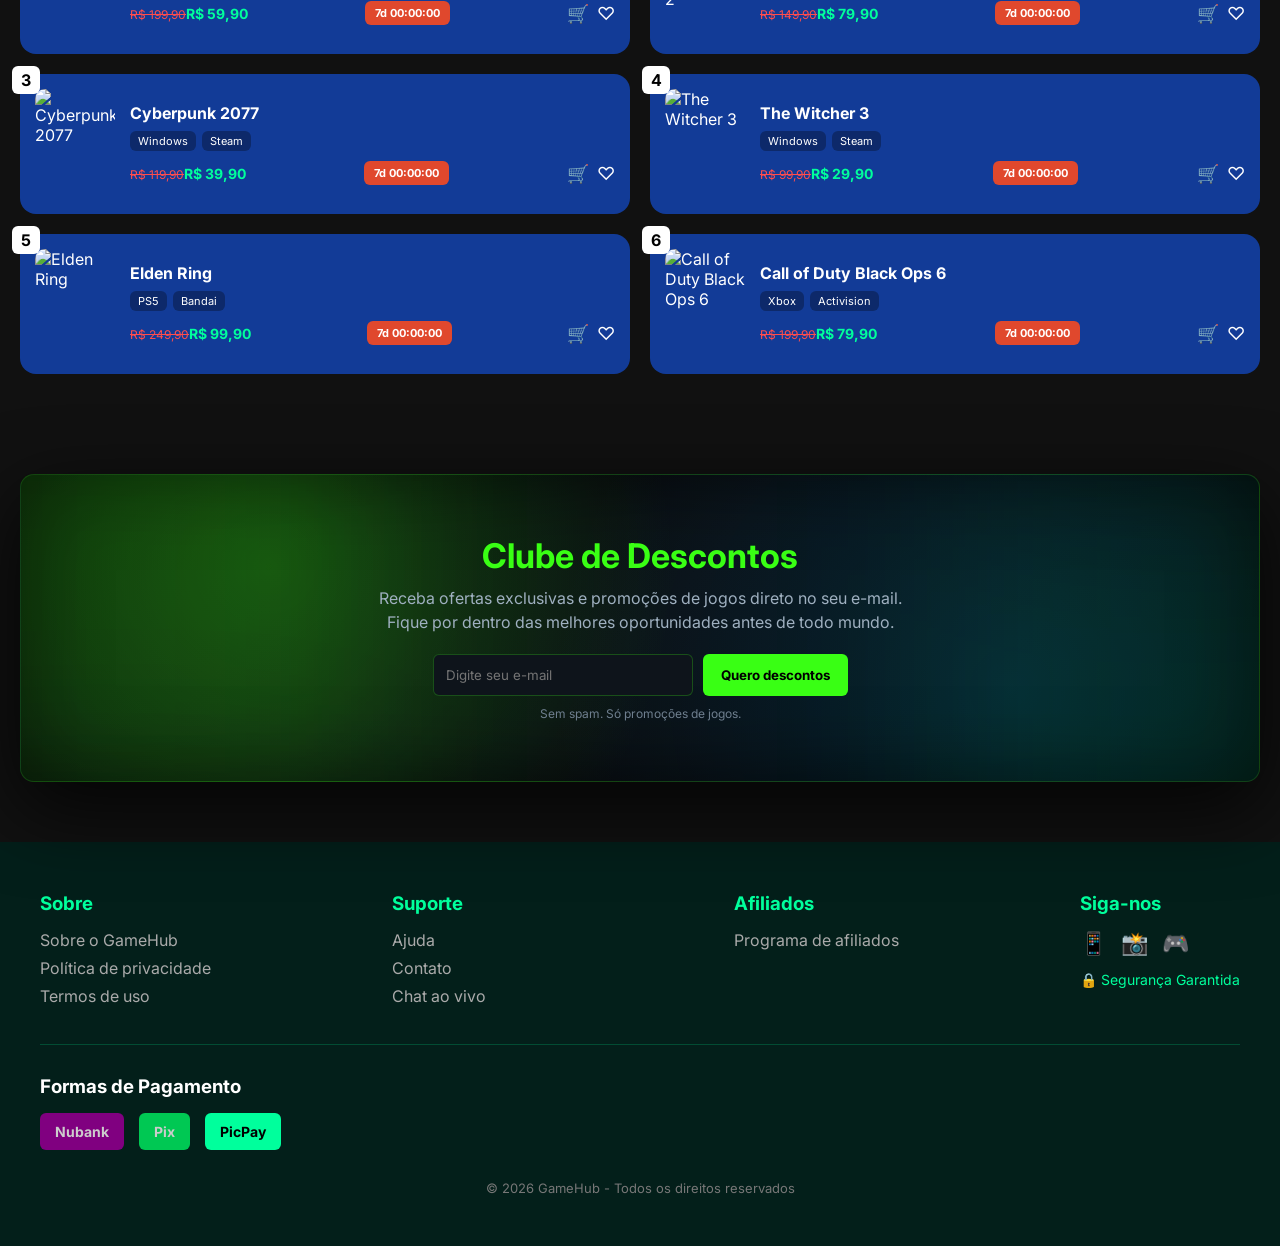
==== commit 276e63bd: "update" ====
--- a/index.html
+++ b/index.html
@@ -2,647 +2,427 @@
 <html lang="pt-BR">
 <head>
   <link rel="preconnect" href="https://fonts.googleapis.com">
-<link rel="preconnect" href="https://fonts.gstatic.com" crossorigin>
-
-<link href="https://fonts.googleapis.com/css2?family=Inter:wght@300;400;500;600;700&display=swap" rel="stylesheet">
+  <link rel="preconnect" href="https://fonts.gstatic.com" crossorigin>
+  <link href="https://fonts.googleapis.com/css2?family=Inter:wght@300;400;500;600;700&display=swap" rel="stylesheet">
   <meta charset="UTF-8">
+  <meta name="viewport" content="width=device-width, initial-scale=1.0">
   <title>GameHub</title>
   <link rel="stylesheet" href="style.css">
 </head>
 
-
 <body>
 
- 
-<div class="sidebar" id="sidebar">
-
-  <div class="sidebar-top">
-    <div class="logo-side">🎮 GAMEHUB</div>
-    <span class="close-btn" onclick="toggleSidebar()">✖</span>
+  <!-- SIDEBAR -->
+  <div class="sidebar" id="sidebar">
+    <div class="sidebar-top">
+      <div class="logo-side">🎮 GAMEHUB</div>
+      <span class="close-btn" onclick="toggleSidebar()">✖</span>
+    </div>
+
+    <div class="item-wrapper">
+      <a href="#" class="item">📋 CATEGORIAS</a>
+      <div class="submenu">
+        <a href="#">Ação</a>
+        <a href="#">RPG</a>
+        <a href="#">Terror</a>
+        <a href="#">Esporte</a>
+      </div>
+    </div>
+
+    <div class="item-wrapper">
+      <a href="#" class="item">🔥 OFERTAS RELÂMPAGO</a>
+      <div class="submenu">
+        <a href="#">Até R$20</a>
+        <a href="#">Até R$50</a>
+        <a href="#">Promoções do dia</a>
+      </div>
+    </div>
+
+    <div class="item-wrapper">
+      <a href="#" class="item">🎁 GIFT CARDS</a>
+      <div class="submenu">
+        <a href="#">XBOX</a>
+        <a href="#">PSN</a>
+        <a href="#">PLAY STORE</a>
+      </div>
+    </div>
+
+    <hr>
+
+    <div class="item-wrapper">
+      <a href="#" class="item">🖥 PC</a>
+      <div class="submenu">
+        <a href="#">Steam</a>
+        <a href="#">Epic Games</a>
+        <a href="#">Ubisoft</a>
+      </div>
+    </div>
+
+    <div class="item-wrapper">
+      <a href="#" class="item">🎮 PLAYSTATION</a>
+      <div class="submenu">
+        <a href="#">PS4</a>
+        <a href="#">PS5</a>
+      </div>
+    </div>
+
+    <div class="item-wrapper">
+      <a href="#" class="item">🎮 XBOX</a>
+      <div class="submenu">
+        <a href="#">Xbox One</a>
+        <a href="#">Xbox Series</a>
+      </div>
+    </div>
+
+    <div class="item-wrapper">
+      <a href="#" class="item">🎮 NINTENDO</a>
+      <div class="submenu">
+        <a href="#">Switch</a>
+      </div>
+    </div>
+
+    <div class="item-wrapper">
+      <a href="#" class="item">📱 MOBILE</a>
+      <div class="submenu">
+        <a href="#">Android</a>
+        <a href="#">iOS</a>
+      </div>
+    </div>
+
+    <hr>
+
+    <div class="item-wrapper">
+      <a href="#" class="item">❤️ FAVORITOS</a>
+      <div class="submenu" id="favoritosMenu">
+        <span>Nenhum favorito</span>
+      </div>
+    </div>
+
+    <div class="item-wrapper">
+      <a href="#" class="item">💰 CASHBACK</a>
+      <div class="submenu">
+        <a href="#">Como funciona</a>
+        <a href="#">Minhas recompensas</a>
+      </div>
+    </div>
   </div>
 
-  <!-- CATEGORIAS -->
-  <div class="item-wrapper">
-    <a href="#" class="item">📋 CATEGORIAS</a>
-    <div class="submenu">
-      <a href="#">Ação</a>
-      <a href="#">RPG</a>
-      <a href="#">Terror</a>
-      <a href="#">Esporte</a>
+  <!-- OVERLAY -->
+  <div class="overlay" id="overlay" onclick="toggleSidebar()"></div>
+
+  <!-- HEADER -->
+  <header class="header">
+    <div class="left">
+      <div class="menu" onclick="toggleSidebar()">☰</div>
+      <a href="index.html" class="logo">GAMEHUB</a>
+    </div>
+
+    <div class="search-box center">
+      <input
+        type="text"
+        id="searchInput"
+        placeholder="Pesquisar jogos..."
+        autocomplete="off"
+      >
+      <span class="search-icon">🔍</span>
+      <div id="searchResults" class="search-results"></div>
+    </div>
+
+    <div class="actions">
+      <!-- CARRINHO -->
+      <div class="cart-header" id="cartHeader">
+        🛒
+        <span class="cart-count" id="cartCount">0</span>
+
+        <div class="cart-dropdown" id="cartDropdown">
+          <div class="cart-content">
+            <p class="empty">Seu carrinho está vazio</p>
+          </div>
+          <div class="cart-footer">
+            <div class="subtotal">
+              Subtotal: <span id="cartTotal">R$ 0,00</span>
+            </div>
+            <button class="finish-btn" onclick="irParaCheckout()">Finalizar</button>
+          </div>
+        </div>
+      </div>
+
+      <!-- LOGIN / USER -->
+      <button class="login" onclick="window.location.href='login.html'">ENTRAR</button>
+      <div class="user-box" id="userBox" style="display:none;">
+        <div id="userEmail"></div>
+        <a href="#" id="logoutBtn" onclick="logout(); return false;">Sair</a>
+      </div>
+    </div>
+  </header>
+
+  <!-- HERO -->
+  <section class="hero" id="hero">
+    <div class="hero-info">
+      <h1 class="hero-title">BATTLEFIELD 6</h1>
+      <p class="hero-sub">Enter the future of gaming</p>
+      <button class="hero-btn" onclick="abrirJogo({
+        title: 'Battlefield 6',
+        thumbnail: 'banner.jpg',
+        price: '249.90',
+        platform: 'Windows',
+        release_date: '2026',
+        descricao: 'Battlefield 6 coloca os jogadores em combates modernos de larga escala com veículos e destruição avançada.'
+      })">▶ GARANTA AGORA</button>
+    </div>
+  </section>
+
+  <!-- DESTAQUES -->
+  <section class="row">
+    <h2>🔥 DESTAQUES DO MÊS</h2>
+    <div class="row-wrapper">
+      <button class="arrow left" onclick="scrollRow('populares', -300)">‹</button>
+      <div class="row-games" id="populares"></div>
+      <button class="arrow right" onclick="scrollRow('populares', 300)">›</button>
+    </div>
+  </section>
+
+  <!-- BENEFÍCIOS -->
+  <section class="benefits">
+    <div class="benefit-item">
+      <div class="benefit-icon">✔</div>
+      <div>
+        <span>Loja</span>
+        <h3>100% Oficial</h3>
+      </div>
+    </div>
+    <div class="benefit-item">
+      <div class="benefit-icon">🛡</div>
+      <div>
+        <span>Experiência</span>
+        <h3>Segura e simples</h3>
+      </div>
+    </div>
+    <div class="benefit-item">
+      <div class="benefit-icon">🎮</div>
+      <div>
+        <span>Divirta-se com</span>
+        <h3>Os melhores jogos</h3>
+      </div>
+    </div>
+  </section>
+
+  <!-- ATÉ R$50 -->
+  <section class="row">
+    <h2>🎮 JOGOS POR ATÉ R$50</h2>
+    <div class="row-wrapper">
+      <button class="arrow left" onclick="scrollRow('acao', -300)">‹</button>
+      <div class="row-games" id="acao"></div>
+      <button class="arrow right" onclick="scrollRow('acao', 300)">›</button>
+    </div>
+  </section>
+
+  <!-- BANNERS -->
+  <section class="banners">
+    <div class="banner">
+      <img src="imagem1.jpg" alt="Jogo 1">
+    </div>
+    <div class="banner">
+      <img src="imagem2.jpg" alt="Jogo 2">
+    </div>
+  </section>
+
+  <!-- LANÇAMENTOS EXCLUSIVOS -->
+  <section class="row">
+    <h2>🌐 LANÇAMENTOS EXCLUSIVOS</h2>
+    <div class="row-wrapper">
+      <button class="arrow left" onclick="scrollRow('api-games', -300)">‹</button>
+      <div class="row-games" id="api-games"></div>
+      <button class="arrow right" onclick="scrollRow('api-games', 300)">›</button>
+    </div>
+  </section>
+
+  <!-- MAIS VENDIDOS -->
+  <section class="mais-vendidos">
+    <div class="top-title">
+      <h2>🔥 MAIS VENDIDOS</h2>
+      <button>Ver mais</button>
+    </div>
+
+    <div class="vendidos-grid">
+
+      <div class="vendido-card">
+        <div class="rank">1</div>
+        <img class="vendido-img" src="https://cdn.cloudflare.steamstatic.com/steam/apps/271590/header.jpg" alt="GTA V">
+        <div class="vendido-info">
+          <h3>GTA V</h3>
+          <div class="platforms"><span>Windows</span><span>Rockstar</span></div>
+          <div class="price-row">
+            <div><span class="old-price">R$ 199,90</span><span class="new-price">R$ 59,90</span></div>
+            <div class="countdown">7d 00:00:00</div>
+            <div class="actions-vendido"><span class="cart">🛒</span><span class="fav">♡</span></div>
+          </div>
+        </div>
+      </div>
+
+      <div class="vendido-card">
+        <div class="rank">2</div>
+        <img class="vendido-img" src="https://cdn.cloudflare.steamstatic.com/steam/apps/1174180/header.jpg" alt="Red Dead Redemption 2">
+        <div class="vendido-info">
+          <h3>Red Dead Redemption 2</h3>
+          <div class="platforms"><span>Windows</span><span>Rockstar</span></div>
+          <div class="price-row">
+            <div><span class="old-price">R$ 149,90</span><span class="new-price">R$ 79,90</span></div>
+            <div class="countdown">7d 00:00:00</div>
+            <div class="actions-vendido"><span class="cart">🛒</span><span class="fav">♡</span></div>
+          </div>
+        </div>
+      </div>
+
+      <div class="vendido-card">
+        <div class="rank">3</div>
+        <img class="vendido-img" src="https://cdn.cloudflare.steamstatic.com/steam/apps/1091500/header.jpg" alt="Cyberpunk 2077">
+        <div class="vendido-info">
+          <h3>Cyberpunk 2077</h3>
+          <div class="platforms"><span>Windows</span><span>Steam</span></div>
+          <div class="price-row">
+            <div><span class="old-price">R$ 119,90</span><span class="new-price">R$ 39,90</span></div>
+            <div class="countdown">7d 00:00:00</div>
+            <div class="actions-vendido"><span class="cart">🛒</span><span class="fav">♡</span></div>
+          </div>
+        </div>
+      </div>
+
+      <div class="vendido-card">
+        <div class="rank">4</div>
+        <img class="vendido-img" src="https://cdn.cloudflare.steamstatic.com/steam/apps/292030/header.jpg" alt="The Witcher 3">
+        <div class="vendido-info">
+          <h3>The Witcher 3</h3>
+          <div class="platforms"><span>Windows</span><span>Steam</span></div>
+          <div class="price-row">
+            <div><span class="old-price">R$ 99,90</span><span class="new-price">R$ 29,90</span></div>
+            <div class="countdown">7d 00:00:00</div>
+            <div class="actions-vendido"><span class="cart">🛒</span><span class="fav">♡</span></div>
+          </div>
+        </div>
+      </div>
+
+      <div class="vendido-card">
+        <div class="rank">5</div>
+        <img class="vendido-img" src="https://cdn.cloudflare.steamstatic.com/steam/apps/1245620/header.jpg" alt="Elden Ring">
+        <div class="vendido-info">
+          <h3>Elden Ring</h3>
+          <div class="platforms"><span>PS5</span><span>Bandai</span></div>
+          <div class="price-row">
+            <div><span class="old-price">R$ 249,90</span><span class="new-price">R$ 99,90</span></div>
+            <div class="countdown">7d 00:00:00</div>
+            <div class="actions-vendido"><span class="cart">🛒</span><span class="fav">♡</span></div>
+          </div>
+        </div>
+      </div>
+
+      <div class="vendido-card">
+        <div class="rank">6</div>
+        <img class="vendido-img" src="https://shared.cloudflare.steamstatic.com/store_item_assets/steam/apps/2933620/header.jpg" alt="Call of Duty Black Ops 6">
+        <div class="vendido-info">
+          <h3>Call of Duty Black Ops 6</h3>
+          <div class="platforms"><span>Xbox</span><span>Activision</span></div>
+          <div class="price-row">
+            <div><span class="old-price">R$ 199,90</span><span class="new-price">R$ 79,90</span></div>
+            <div class="countdown">7d 00:00:00</div>
+            <div class="actions-vendido"><span class="cart">🛒</span><span class="fav">♡</span></div>
+          </div>
+        </div>
+      </div>
+
+    </div>
+  </section>
+
+  <!-- NEWSLETTER -->
+  <section class="steam-newsletter">
+    <div class="steam-newsletter-content">
+      <h2>Clube de Descontos</h2>
+      <p>
+        Receba ofertas exclusivas e promoções de jogos direto no seu e-mail.<br>
+        Fique por dentro das melhores oportunidades antes de todo mundo.
+      </p>
+      <div class="steam-form">
+        <input type="email" placeholder="Digite seu e-mail">
+        <button>Quero descontos</button>
+      </div>
+      <span>Sem spam. Só promoções de jogos.</span>
+    </div>
+  </section>
+
+  <!-- FOOTER -->
+  <footer class="footer">
+    <div class="footer-top">
+      <div class="footer-col">
+        <h3>Sobre</h3>
+        <a href="#">Sobre o GameHub</a>
+        <a href="#">Política de privacidade</a>
+        <a href="#">Termos de uso</a>
+      </div>
+      <div class="footer-col">
+        <h3>Suporte</h3>
+        <a href="#">Ajuda</a>
+        <a href="#">Contato</a>
+        <a href="#">Chat ao vivo</a>
+      </div>
+      <div class="footer-col">
+        <h3>Afiliados</h3>
+        <a href="#">Programa de afiliados</a>
+      </div>
+      <div class="footer-col">
+        <h3>Siga-nos</h3>
+        <div class="social-icons">
+          <span>📱</span>
+          <span>📸</span>
+          <span>🎮</span>
+        </div>
+        <p class="secure">🔒 Segurança Garantida</p>
+      </div>
+    </div>
+
+    <div class="footer-payments">
+      <h3>Formas de Pagamento</h3>
+      <div class="payments">
+        <span class="pay nubank">Nubank</span>
+        <span class="pay pix">Pix</span>
+        <span class="pay picpay">PicPay</span>
+      </div>
+    </div>
+
+    <div class="footer-copy">
+      © 2026 GameHub - Todos os direitos reservados
+    </div>
+  </footer>
+
+  <!-- CHAT FLUTUANTE -->
+  <div class="chat-btn" onclick="abrirChat()">💬</div>
+
+  <div class="chat-box" id="chatBox">
+    <div class="chat-header">
+      Suporte
+      <span onclick="fecharChat()">✖</span>
+    </div>
+    <div class="chat-body">
+      <p>👋 Olá! Como posso ajudar?</p>
+    </div>
+    <div class="chat-footer">
+      <input type="text" placeholder="Digite sua mensagem...">
+      <button>Enviar</button>
     </div>
   </div>
 
-  <!-- OFERTAS -->
-  <div class="item-wrapper">
-    <a href="#" class="item">🔥 OFERTAS RELÂMPAGO</a>
-    <div class="submenu">
-      <a href="#">Até R$20</a>
-      <a href="#">Até R$50</a>
-      <a href="#">Promoções do dia</a>
-    </div>
-  </div>
-
-  <!-- GIFT CARDS -->
-  <div class="item-wrapper">
-    <a href="#" class="item">🎁 GIFT CARDS</a>
-    <div class="submenu">
-      <a href="#">XBOX</a>
-      <a href="#">PSN</a>
-      <a href="#">PLAY STORE</a>
-    </div>
-  </div>
-
-  <hr>
-
-  <!-- PC -->
-  <div class="item-wrapper">
-    <a href="#" class="item">🖥 PC</a>
-    <div class="submenu">
-      <a href="#">Steam</a>
-      <a href="#">Epic Games</a>
-      <a href="#">Ubisoft</a>
-    </div>
-  </div>
-
-  <!-- PLAYSTATION -->
-  <div class="item-wrapper">
-    <a href="#" class="item">🎮 PLAYSTATION</a>
-    <div class="submenu">
-      <a href="#">PS4</a>
-      <a href="#">PS5</a>
-    </div>
-  </div>
-
-  <!-- XBOX -->
-  <div class="item-wrapper">
-    <a href="#" class="item">🎮 XBOX</a>
-    <div class="submenu">
-      <a href="#">Xbox One</a>
-      <a href="#">Xbox Series</a>
-    </div>
-  </div>
-
-  <!-- NINTENDO -->
-  <div class="item-wrapper">
-    <a href="#" class="item">🎮 NINTENDO</a>
-    <div class="submenu">
-      <a href="#">Switch</a>
-    </div>
-  </div>
-
-  <!-- MOBILE -->
-  <div class="item-wrapper">
-    <a href="#" class="item">📱 MOBILE</a>
-    <div class="submenu">
-      <a href="#">Android</a>
-      <a href="#">iOS</a>
-    </div>
-  </div>
-
-  <hr>
-
-<div class="item-wrapper">
-  <a href="#" class="item">❤️ FAVORITOS</a>
-
-  <div class="submenu" id="favoritosMenu">
-    <span>Nenhum favorito</span>
-  </div>
-</div>
-
-  <!-- CASHBACK -->
-  <div class="item-wrapper">
-    <a href="#" class="item">💰 CASHBACK</a>
-    <div class="submenu">
-      <a href="#">Como funciona</a>
-      <a href="#">Minhas recompensas</a>
-    </div>
-  </div>
-
-</div>
-
-
-
-
-<!-- OVERLAY -->
-<div class="overlay" id="overlay" onclick="toggleSidebar()"></div>
-
-
-
-<header class="header">
-  <!-- ESQUERDA -->
-  <div class="left">
-
-   
-    <div class="menu" onclick="toggleSidebar()">☰</div>
-    <a href="index.html" class="logo">GAMEHUB</a>
-
-  </div>
-  
-  <!-- BUSCA -->
-  <div class="search-box center">
-
-  <input
-    type="text"
-    id="searchInput"
-    placeholder="Pesquisar jogos..."
-    autocomplete="off"
-  >
-
-  <span class="search-icon">🔍</span>
-
-  <div id="searchResults" class="search-results"></div>
-
-</div>
-
-  <!-- DIREITA -->
-  <div class="actions">
-
-    <!-- CARRINHO -->
-    <div class="cart-header" id="cartHeader">
-      🛒
-      <span class="cart-count" id="cartCount">0</span>
-
-      <div class="cart-dropdown" id="cartDropdown">
-
-        <!-- LISTA DE ITENS -->
-        <div class="cart-content">
-          <p class="empty">Seu carrinho está vazio</p>
-        </div>
-
-        <!-- RODAPÉ -->
-        <div class="cart-footer">
-          <div class="subtotal">
-            Subtotal: <span id="cartTotal">R$ 0,00</span>
-          </div>
-
-          <button class="finish-btn" onclick="irParaCheckout()">
-  Finalizar
-</button>
-        </div>
-
-      </div>
-    </div>
-
-    <!-- LOGIN -->
-    <button class="login" onclick="window.location.href='login.html'">
-  ENTRAR
-</button>
-
-
-
-
-</div>
-
-</header>
-
-<section class="hero" id="hero">
-  <div class="hero-info">
-    <h1 class="hero-title">BATTLEFIELD 6</h1>
-
-    <p class="hero-sub">
-      Enter the future of gaming
-    </p>
-
-   <button class="hero-btn" onclick="abrirJogo({
-  title: 'Battlefield 6',
-  thumbnail: 'banner.jpg',
-  price: '249.90',
-  platform: 'Windows',
-  release_date: '2026',
-  descricao: 'Battlefield 6 coloca os jogadores em combates modernos de larga escala com veículos e destruição avançada.'
-})">
-  ▶ GARANTA AGORA
-</button>
-  </div>
-</section>
-<!-- 🔥 DESTAQUES -->
-<section class="row">
-  <h2>🔥 DESTAQUES DO MÊS</h2>
-
-<div class="row-wrapper">
-  <button class="arrow left" onclick="scrollRow('populares', -300)">‹</button>
-  <div class="row-games" id="populares"></div>
-  <button class="arrow right" onclick="scrollRow('populares', 300)">›</button>
-</div>
-</section>
-
-
-
-<section class="benefits">
-
-  <div class="benefit-item">
-    <div class="benefit-icon">✔</div>
-
-    <div>
-      <span>Loja</span>
-      <h3>100% Oficial</h3>
-    </div>
-  </div>
-
-  <div class="benefit-item">
-    <div class="benefit-icon">🛡</div>
-
-    <div>
-      <span>Experiência</span>
-      <h3>Segura e simples</h3>
-    </div>
-  </div>
-
-  <div class="benefit-item">
-    <div class="benefit-icon">🎮</div>
-
-    <div>
-      <span>Divirta-se com</span>
-      <h3>Os melhores jogos</h3>
-    </div>
-  </div>
-
-</section>
-
-
-
-
-<!-- 🎮 AÇÃO -->
-<section class="row">
-  <h2>🎮 JOGOS POR ATÉ R$50</h2>
-
-<div class="row-wrapper">
-  <button class="arrow left" onclick="scrollRow('acao', -300)">‹</button>
-  <div class="row-games" id="acao"></div>
-  <button class="arrow right" onclick="scrollRow('acao', 300)">›</button>
-</div>
-</section>
-
-
-<section class="banners">
-
-  <div class="banner">
-    <img src="imagem1.jpg" alt="Jogo 1">
-  </div>
-
-  <div class="banner">
-    <img src="imagem2.jpg" alt="Jogo 2">
-  </div>
-
-</section>
-
-</section>
-
-<section class="row">
-  <h2>🌐 LANÇAMENTOS EXCLUSIVOS</h2>
-
-  <div class="row-wrapper">
-    <button class="arrow left" onclick="scrollRow('api-games', -300)">‹</button>
-    <div class="row-games" id="api-games"></div>
-    <button class="arrow right" onclick="scrollRow('api-games', 300)">›</button>
-  </div>
-</section>
-
-<script src="https://cdn.jsdelivr.net/npm/@supabase/supabase-js@2"></script>
-
-
-<script src="supabaseClient.js"></script>
-
-
-<script src="auth.js"></script>
-<script src="script.js"></script>
-<script src="jogos.js"></script>
-
-
-<!-- 🔥 FUNÇÃO DA SETA -->
-<script>
-function scrollRow(id, amount) {
-  const container = document.getElementById(id);
-  container.scrollLeft += amount;
-}
-</script>
-
-<script>
-window.abrirJogo = function (data) {
-  const jogo = typeof data === "string"
-    ? JSON.parse(decodeURIComponent(data))
-    : data;
-
-  localStorage.setItem("jogoSelecionado", JSON.stringify(jogo));
-
-  window.location.href = "detalhes.html";
-};
-
-</script>
-
+  <!-- SCRIPTS -->
+  <script src="https://cdn.jsdelivr.net/npm/@supabase/supabase-js@2"></script>
+  <script src="supabaseClient.js"></script>
+  <script src="auth.js"></script>
+  <script src="jogos.js"></script>
+  <script src="script.js"></script>
+
+  <script>
+    function scrollRow(id, amount) {
+      const container = document.getElementById(id);
+      if (container) container.scrollLeft += amount;
+    }
+  </script>
 
 </body>
-
-<!-- BOTÃO FLUTUANTE DE CHAT -->
-<div class="chat-btn" onclick="abrirChat()">
-  💬
-</div>
-
-<!-- CAIXA DO CHAT -->
-<div class="chat-box" id="chatBox">
-  <div class="chat-header">
-    Suporte
-    <span onclick="fecharChat()">✖</span>
-  </div>
-
-  <div class="chat-body">
-    <p>👋 Olá! Como posso ajudar?</p>
-  </div>
-
-  <div class="chat-footer">
-    <input type="text" placeholder="Digite sua mensagem...">
-    <button>Enviar</button>
-  </div>
-</div>
-
-
-<!-- =========================
-     MAIS VENDIDOS
-========================= -->
-
-<section class="mais-vendidos">
-
-  <div class="top-title">
-    <h2>🔥 MAIS VENDIDOS</h2>
-    <button>Ver mais</button>
-  </div>
-
-  <div class="vendidos-grid">
-
-    <!-- 1 -->
-    <div class="vendido-card">
-      <div class="rank">1</div>
-        <img
-    class="vendido-img"
-    src="https://cdn.cloudflare.steamstatic.com/steam/apps/271590/header.jpg"
-    alt="GTA V"
-  >
-      
-      
-      <div class="vendido-info">
-        <h3>GTA V</h3>
-
-        <div class="platforms">
-          <span>Windows</span>
-          <span>Rockstar</span>
-        </div>
-
-        <div class="price-row">
-          <div>
-            <span class="old-price">R$ 199,90</span>
-            <span class="new-price">R$ 59,90</span>
-          </div>
-
-          <div class="countdown">7d 00:00:00</div>
-           
-          <div class="actions-vendido">
-           <span class="cart">🛒</span>
-            <span class="fav">♡</span>
-          </div>
-        </div>
-      </div>
-    </div>
-
-    <!-- 2 -->
-    <div class="vendido-card">
-      <div class="rank">2</div>
-      <img
-  class="vendido-img"
-  src="https://cdn.cloudflare.steamstatic.com/steam/apps/1174180/header.jpg"
-  alt="Red Dead Redemption 2"
->
-      
-
-      <div class="vendido-info">
-        <h3>Red Dead Redemption 2</h3>
-
-        <div class="platforms">
-          <span>Windows</span>
-          <span>Rockstar</span>
-        </div>
-
-        <div class="price-row">
-          <div>
-            <span class="old-price">R$ 149,90</span>
-            <span class="new-price">R$ 79,90</span>
-          </div>
-           <div class="countdown">7d 00:00:00</div>
-          <div class="actions-vendido">
-            <span class="cart">🛒</span>
-            <span class="fav">♡</span>
-          </div>
-        </div>
-      </div>
-    </div>
-
-    <!-- 3 -->
-    <div class="vendido-card">
-      <div class="rank">3</div>
-      <img
-  class="vendido-img"
-  src="https://cdn.cloudflare.steamstatic.com/steam/apps/1091500/header.jpg"
-  alt="Cyberpunk 2077"
->
-      
-      <div class="vendido-info">
-        <h3>Cyberpunk 2077</h3>
-
-        <div class="platforms">
-          <span>Windows</span>
-          <span>Steam</span>
-        </div>
-
-        <div class="price-row">
-          <div>
-            <span class="old-price">R$ 119,90</span>
-            <span class="new-price">R$ 39,90</span>
-          </div>
-           <div class="countdown">7d 00:00:00</div>
-          <div class="actions-vendido">
-            <span class="cart">🛒</span>
-            <span class="fav">♡</span>
-          </div>
-        </div>
-      </div>
-    </div>
-
-    <!-- 4 -->
-    <div class="vendido-card">
-      <div class="rank">4</div>
-      <img
-  class="vendido-img"
-  src="https://cdn.cloudflare.steamstatic.com/steam/apps/292030/header.jpg"
-  alt="The Witcher 3"
->
-      
-
-      <div class="vendido-info">
-        <h3>The Witcher 3</h3>
-
-        <div class="platforms">
-          <span>Windows</span>
-          <span>Steam</span>
-        </div>
-
-        <div class="price-row">
-          <div>
-            <span class="old-price">R$ 99,90</span>
-            <span class="new-price">R$ 29,90</span>
-          </div>
-           <div class="countdown">7d 00:00:00</div>
-
-
-          <div class="actions-vendido">
-            <span class="cart">🛒</span>
-            <span class="fav">♡</span>
-          </div>
-        </div>
-      </div>
-    </div>
-
-    <!-- 5 -->
-    <div class="vendido-card">
-      <div class="rank">5</div>
-      <img
-  class="vendido-img"
-  src="https://cdn.cloudflare.steamstatic.com/steam/apps/1245620/header.jpg"
-  alt="Elden Ring"
->
-      
-
-      <div class="vendido-info">
-        <h3>Elden Ring</h3>
-
-        <div class="platforms">
-          <span>PS5</span>
-          <span>Bandai</span>
-        </div>
-
-        <div class="price-row">
-          <div>
-            <span class="old-price">R$ 249,90</span>
-            <span class="new-price">R$ 99,90</span>
-          </div>
-           <div class="countdown">7d 00:00:00</div>
-
-
-          <div class="actions-vendido">
-            <span class="cart">🛒</span>
-            <span class="fav">♡</span>
-          </div>
-        </div>
-      </div>
-    </div>
-
-    <!-- 6 -->
-    <div class="vendido-card">
-      <div class="rank">6</div>
-      <img
-  class="vendido-img"
-  src="https://shared.cloudflare.steamstatic.com/store_item_assets/steam/apps/2933620/header.jpg"
-  alt="Call of Duty Black Ops 6"
->
-      
-
-      <div class="vendido-info">
-        <h3>Call of Duty Black Ops 6</h3>
-
-        <div class="platforms">
-          <span>Xbox</span>
-          <span>Activision</span>
-        </div>
-
-        <div class="price-row">
-          <div>
-            <span class="old-price">R$ 199,90</span>
-            <span class="new-price">R$ 79,90</span>
-          </div>
-          <div class="countdown">7d 00:00:00</div>
-
-          <div class="actions-vendido">
-            <span class="cart">🛒</span>
-            <span class="fav">♡</span>
-          </div>
-        </div>
-      </div>
-    </div>
-
-  </div>
-</section>
-
-
-<section class="steam-newsletter">
-
-  <div class="steam-newsletter-content">
-    <h2>Clube de Descontos</h2>
-
-    <p>
-      Receba ofertas exclusivas e promoções de jogos direto no seu e-mail.
-      <br>
-      Fique por dentro das melhores oportunidades antes de todo mundo.
-    </p>
-
-    <div class="steam-form">
-      <input type="email" placeholder="Digite seu e-mail">
-      <button>Quero descontos</button>
-    </div>
-
-    <span>Sem spam. Só promoções de jogos.</span>
-  </div>
-
-</section>
-
-<footer class="footer">
-
-  <div class="footer-top">
-
-    <div class="footer-col">
-      <h3>Sobre</h3>
-      <a href="#">Sobre o GameHub</a>
-      <a href="#">Política de privacidade</a>
-      <a href="#">Termos de uso</a>
-    </div>
-
-    <div class="footer-col">
-      <h3>Suporte</h3>
-      <a href="#">Ajuda</a>
-      <a href="#">Contato</a>
-      <a href="#">Chat ao vivo</a>
-    </div>
-
-    <div class="footer-col">
-      <h3>Afiliados</h3>
-      <a href="#">Programa de afiliados</a>
-    </div>
-
-    <div class="footer-col">
-      <h3>Siga-nos</h3>
-
-      <div class="social-icons">
-        <span>📱</span>
-        <span>📸</span>
-        <span>🎮</span>
-      </div>
-
-      <p class="secure">🔒 Segurança Garantida</p>
-    </div>
-
-  </div>
-
-  <div class="footer-payments">
-    <h3>Formas de Pagamento</h3>
-
-    <div class="payments">
-      <span class="pay nubank">Nubank</span>
-      <span class="pay pix">Pix</span>
-      <span class="pay picpay">PicPay</span>
-    </div>
-  </div>
-
-  <div class="footer-copy">
-    © 2026 GameHub - Todos os direitos reservados
-  </div>
-
-</footer>
-
 </html>
--- a/style.css
+++ b/style.css
@@ -1,39 +1,34 @@
-/* RESET */
-
-*{
-  margin:0;
-  padding:0;
-  box-sizing:border-box;
-  font-family:'Inter', sans-serif;
+/* ===========================
+   RESET & BASE
+=========================== */
+*, *::before, *::after {
+  margin: 0;
+  padding: 0;
+  box-sizing: border-box;
+  font-family: 'Inter', sans-serif;
 }
 
 body {
-  margin: 0;
-  font-family: Arial, sans-serif;
   background: #111;
   color: white;
 }
 
-/* HEADER NOVO */
+/* ===========================
+   HEADER
+=========================== */
 .header {
   display: flex;
   align-items: center;
   justify-content: space-between;
   padding: 15px 30px;
- backdrop-filter: blur(10px);
+  backdrop-filter: blur(10px);
   background: rgba(0, 0, 0, 0.7);
-  
-  
-
-    position: fixed;   /* 👈 ISSO AQUI */
-  top: 0;            /* 👈 GRUDA NO TOPO */
+  position: fixed;
+  top: 0;
   left: 0;
   width: 100%;
-
-  z-index: 1000;     /* 👈 FICA POR CIMA DE TUDO */
-  
-}
-
+  z-index: 1000;
+}
 
 .logo {
   font-size: 20px;
@@ -43,7 +38,23 @@
   cursor: pointer;
 }
 
-/* CENTRO (PESQUISA) */
+.left {
+  display: flex;
+  align-items: center;
+  gap: 10px;
+}
+
+.menu {
+  font-size: 22px;
+  cursor: pointer;
+  display: flex;
+  align-items: center;
+  justify-content: center;
+}
+
+/* ===========================
+   SEARCH BOX
+=========================== */
 .search-box.center {
   position: absolute;
   left: 50%;
@@ -51,26 +62,89 @@
   width: 40%;
 }
 
+.search-box {
+  position: relative;
+  display: flex;
+  align-items: center;
+  background: #1a1a1a;
+  padding: 6px 10px;
+  border-radius: 20px;
+  gap: 5px;
+}
+
 .search-box input {
-  width: 100%;
-  padding: 10px 40px 10px 15px;
-  border-radius: 20px;
+  background: transparent;
   border: none;
   outline: none;
+  color: white;
+  width: 100%;
+  padding: 4px 30px 4px 5px;
+  font-size: 14px;
 }
 
 .search-icon {
   position: absolute;
-  right: 10px;
+  right: 12px;
   top: 50%;
   transform: translateY(-50%);
-}
-
-/* DIREITA */
+  cursor: pointer;
+  font-size: 14px;
+  pointer-events: none;
+}
+
+.search-results {
+  position: absolute;
+  top: calc(100% + 8px);
+  left: 0;
+  width: 100%;
+  background: #141b22;
+  border-radius: 10px;
+  overflow: hidden;
+  display: none;
+  z-index: 9999;
+  box-shadow: 0 10px 30px rgba(0, 0, 0, 0.5);
+}
+
+.search-item {
+  display: flex;
+  align-items: center;
+  gap: 12px;
+  padding: 10px;
+  cursor: pointer;
+  border-bottom: 1px solid rgba(255, 255, 255, 0.05);
+  transition: background 0.2s;
+}
+
+.search-item:hover {
+  background: #1f2933;
+}
+
+.search-item img {
+  width: 60px;
+  height: 60px;
+  object-fit: cover;
+  border-radius: 6px;
+}
+
+.search-info h4 {
+  margin: 0;
+  color: white;
+  font-size: 14px;
+}
+
+.search-info span {
+  color: #39ff14;
+  font-weight: bold;
+  font-size: 13px;
+}
+
+/* ===========================
+   ACTIONS (DIREITA DO HEADER)
+=========================== */
 .actions {
   display: flex;
   align-items: center;
-  margin-right: 40px; /* aumenta ou diminui aqui */
+  gap: 12px;
 }
 
 .login {
@@ -79,40 +153,237 @@
   border: none;
   border-radius: 5px;
   cursor: pointer;
-}
-/* HERO */
+  font-weight: 600;
+  font-size: 13px;
+  transition: background 0.2s;
+}
+
+.login:hover {
+  background: #00cc7a;
+}
+
+.user-box {
+  display: flex;
+  flex-direction: column;
+  align-items: flex-end;
+  gap: 2px;
+}
+
+.user-box div {
+  color: #fff;
+  font-size: 15px;
+  font-weight: 600;
+}
+
+.user-box a {
+  color: #8b949e;
+  text-decoration: none;
+  font-size: 12px;
+  transition: color 0.2s;
+}
+
+.user-box a:hover {
+  color: #39ff14;
+}
+
+/* ===========================
+   CARRINHO (HEADER)
+=========================== */
+.cart-header {
+  position: relative;
+  font-size: 22px;
+  cursor: pointer;
+  user-select: none;
+}
+
+.cart-count {
+  position: absolute;
+  top: -6px;
+  right: -8px;
+  background: red;
+  color: white;
+  font-size: 12px;
+  font-weight: bold;
+  padding: 2px 6px;
+  border-radius: 50%;
+  pointer-events: none;
+}
+
+.cart-dropdown {
+  position: absolute;
+  top: 45px;
+  right: 0;
+  width: 320px;
+  background: #0b2a66;
+  border-radius: 12px;
+  padding: 15px;
+  display: none;
+  flex-direction: column;
+  box-shadow: 0 10px 25px rgba(0, 0, 0, 0.6);
+  z-index: 9999;
+}
+
+.cart-dropdown.active {
+  display: flex;
+}
+
+.cart-content {
+  max-height: 250px;
+  overflow-y: auto;
+}
+
+.cart-item {
+  display: flex;
+  gap: 10px;
+  margin-bottom: 12px;
+  align-items: center;
+}
+
+.cart-item img {
+  width: 55px;
+  height: 70px;
+  object-fit: cover;
+  border-radius: 8px;
+}
+
+.cart-info {
+  flex: 1;
+}
+
+.cart-info p {
+  margin: 0;
+  font-size: 14px;
+  font-weight: bold;
+}
+
+.cart-info span {
+  font-size: 12px;
+  color: #aaa;
+}
+
+.cart-price {
+  font-weight: bold;
+  color: #00ff9c;
+  font-size: 14px;
+}
+
+.remove-item {
+  cursor: pointer;
+  color: #ff4d4d;
+  font-size: 12px;
+  padding: 2px 6px;
+  transition: opacity 0.2s;
+}
+
+.remove-item:hover {
+  opacity: 0.7;
+}
+
+.cart-footer {
+  border-top: 1px solid rgba(255, 255, 255, 0.1);
+  margin-top: 10px;
+  padding-top: 10px;
+}
+
+.subtotal {
+  font-size: 14px;
+  color: #ccc;
+}
+
+.finish-btn {
+  width: 100%;
+  margin-top: 10px;
+  padding: 12px;
+  background: #00ff9c;
+  border: none;
+  border-radius: 8px;
+  font-weight: bold;
+  cursor: pointer;
+  transition: background 0.2s;
+}
+
+.finish-btn:hover {
+  background: #00cc7a;
+}
+
+@keyframes bounce {
+  0%   { transform: scale(1); }
+  30%  { transform: scale(1.3); }
+  60%  { transform: scale(0.9); }
+  100% { transform: scale(1); }
+}
+
+.cart-header.bounce {
+  animation: bounce 0.4s;
+}
+
+/* ===========================
+   HERO
+=========================== */
 .hero {
-    
   position: relative;
   height: 600px;
   display: flex;
   align-items: center;
   padding: 60px;
-  
-  
+  margin-top: 60px; /* compensa o header fixed */
   background-size: cover;
   background-position: center;
   background-repeat: no-repeat;
-
   z-index: 1;
 }
 
-/* overlay */
 .hero::after {
   content: "";
   position: absolute;
   inset: 0;
-  background: linear-gradient(to right, rgba(0,0,0,0.9), rgba(255,0,0,0.3));
+  background: linear-gradient(to right, rgba(0, 0, 0, 0.9), rgba(255, 0, 0, 0.3));
   z-index: 1;
 }
 
-/* conteúdo acima do overlay */
 .hero-info {
   position: relative;
   z-index: 2;
 }
 
-/* LINHAS */
+.hero-title {
+  font-size: 42px;
+  font-weight: 800;
+  color: #fff;
+  letter-spacing: 2px;
+  margin: 0;
+  text-shadow: 0 4px 20px rgba(0, 0, 0, 0.6);
+  max-width: 600px;
+  line-height: 1.1;
+}
+
+.hero-sub {
+  font-size: 20px;
+  color: #d0d0d0;
+  margin-top: 10px;
+  margin-bottom: 25px;
+}
+
+.hero-btn {
+  background: #00ff55;
+  color: #000;
+  border: none;
+  padding: 12px 24px;
+  border-radius: 6px;
+  font-weight: 700;
+  font-size: 15px;
+  cursor: pointer;
+  transition: transform 0.2s, box-shadow 0.2s;
+}
+
+.hero-btn:hover {
+  transform: translateY(-2px);
+  box-shadow: 0 8px 20px rgba(0, 255, 85, 0.4);
+}
+
+/* ===========================
+   ROWS (PRATELEIRAS)
+=========================== */
 .row {
   margin: 20px;
 }
@@ -121,155 +392,457 @@
   margin-bottom: 10px;
 }
 
-/* CONTAINER DOS JOGOS */
+.row-wrapper {
+  position: relative;
+}
+
 .row-games {
   display: flex;
   gap: 15px;
   overflow-x: auto;
   overflow-y: hidden;
-  padding: 0 10px 10px 10px;
+  padding: 10px 50px 15px 50px;
+  scroll-behavior: smooth;
 }
 
 .row-games::-webkit-scrollbar {
   display: none;
 }
 
-/* CARD */
+/* SETAS */
+.arrow {
+  position: absolute;
+  top: 50%;
+  transform: translateY(-50%);
+  background: rgba(0, 0, 0, 0.6);
+  border: none;
+  color: white;
+  font-size: 28px;
+  cursor: pointer;
+  padding: 12px 16px;
+  border-radius: 50%;
+  z-index: 50;
+  transition: background 0.3s, transform 0.3s;
+}
+
+.arrow.left  { left: 0; }
+.arrow.right { right: 0; }
+
+.arrow:hover {
+  background: rgba(0, 0, 0, 0.9);
+  transform: translateY(-50%) scale(1.1);
+}
+
+/* ===========================
+   CARDS
+=========================== */
 .card {
   position: relative;
   min-width: 200px;
   cursor: pointer;
   overflow: hidden;
   flex-shrink: 0;
-
+  border-radius: 10px;
   transition: transform 0.3s ease;
-
-  transform-style: preserve-3d;
-  perspective: 1000px;
-}
-
-/* IMAGEM */
+}
+
 .card img {
   width: 100%;
   height: 210px;
   object-fit: cover;
-}
-
-/* OVERLAY */
-.card::after {
+  display: block;
+  border-radius: 10px;
+}
+
+.card-overlay {
+  position: absolute;
+  bottom: 0;
+  left: 0;
+  right: 0;
+  padding: 12px;
+  background: linear-gradient(to top, rgba(0, 0, 0, 0.9), transparent);
+  border-radius: 0 0 10px 10px;
+  z-index: 10;
+  pointer-events: none;
+}
+
+.game-title {
+  font-size: 14px;
+  margin: 0 0 5px;
+  color: white;
+}
+
+.price-box {
+  display: flex;
+  align-items: center;
+  gap: 8px;
+}
+
+.old-price {
+  color: #ff4d4d;
+  text-decoration: line-through;
+  font-size: 12px;
+}
+
+.new-price {
+  color: #00ff9c;
+  font-weight: bold;
+  font-size: 14px;
+}
+
+/* Ícones do card (carrinho / fav) — precisam de pointer-events */
+.price-box .cart,
+.price-box .fav {
+  pointer-events: auto;
+  cursor: pointer;
+  font-size: 18px;
+  transition: transform 0.2s;
+  z-index: 20;
+  position: relative;
+}
+
+.price-box .cart { margin-left: auto; }
+.price-box .cart:hover,
+.price-box .fav:hover { transform: scale(1.2); }
+
+.fav.ativo { color: red; }
+
+/* Efeito Netflix */
+.row-games:hover .card {
+  transform: translateX(-10px);
+}
+
+.row-games .card:hover {
+  transform: scale(1.15);
+  z-index: 20;
+}
+
+.row-games .card:hover ~ .card {
+  transform: translateX(20px);
+}
+
+/* ===========================
+   BENEFITS BAR
+=========================== */
+.benefits {
+  margin: 40px 20px;
+  background: linear-gradient(90deg, #061b4d, #04122e);
+  border-radius: 20px;
+  padding: 35px 50px;
+  display: flex;
+  justify-content: space-between;
+  align-items: center;
+  gap: 30px;
+  overflow: hidden;
+}
+
+.benefit-item {
+  display: flex;
+  align-items: center;
+  gap: 18px;
+  flex: 1;
+}
+
+.benefit-icon {
+  width: 65px;
+  height: 65px;
+  border-radius: 18px;
+  display: flex;
+  align-items: center;
+  justify-content: center;
+  font-size: 30px;
+  background: rgba(255, 255, 255, 0.05);
+  color: #00ff9c;
+  flex-shrink: 0;
+}
+
+.benefit-item span {
+  display: block;
+  color: #9fb3ff;
+  font-size: 14px;
+}
+
+.benefit-item h3 {
+  margin: 4px 0 0;
+  font-size: 28px;
+  line-height: 1.1;
+  color: white;
+}
+
+/* ===========================
+   BANNERS
+=========================== */
+.banners {
+  display: flex;
+  gap: 20px;
+  padding: 20px 20px 40px;
+}
+
+.banner {
+  flex: 1;
+  border-radius: 16px;
+  overflow: hidden;
+  cursor: pointer;
+  transition: transform 0.3s;
+}
+
+.banner img {
+  width: 100%;
+  aspect-ratio: 3 / 1;
+  height: auto;
+  object-fit: cover;
+  display: block;
+}
+
+.banner:hover {
+  transform: scale(1.03);
+}
+
+/* ===========================
+   MAIS VENDIDOS
+=========================== */
+.mais-vendidos {
+  padding: 40px 20px;
+}
+
+.top-title {
+  display: flex;
+  justify-content: space-between;
+  align-items: center;
+  margin-bottom: 25px;
+}
+
+.top-title h2 {
+  font-size: 32px;
+  color: white;
+}
+
+.top-title button {
+  background: transparent;
+  border: 2px solid #fff;
+  color: white;
+  padding: 8px 16px;
+  border-radius: 8px;
+  cursor: pointer;
+  transition: border-color 0.2s, color 0.2s;
+}
+
+.top-title button:hover {
+  border-color: #00ff9c;
+  color: #00ff9c;
+}
+
+.vendidos-grid {
+  display: grid;
+  grid-template-columns: repeat(2, 1fr);
+  gap: 20px;
+}
+
+.vendido-card {
+  display: flex;
+  gap: 15px;
+  background: #123b97;
+  padding: 15px;
+  border-radius: 16px;
+  align-items: center;
+  position: relative;
+}
+
+.rank {
+  position: absolute;
+  top: -8px;
+  left: -8px;
+  background: white;
+  color: black;
+  width: 28px;
+  height: 28px;
+  display: flex;
+  justify-content: center;
+  align-items: center;
+  font-weight: bold;
+  border-radius: 6px;
+}
+
+.vendido-img {
+  width: 80px;
+  height: 110px;
+  object-fit: cover;
+  border-radius: 10px;
+  flex-shrink: 0;
+}
+
+.vendido-info {
+  flex: 1;
+  min-width: 0;
+}
+
+.vendido-info h3 {
+  margin: 0 0 8px;
+  font-size: 16px;
+  color: white;
+  white-space: nowrap;
+  overflow: hidden;
+  text-overflow: ellipsis;
+}
+
+.platforms {
+  display: flex;
+  gap: 6px;
+  margin-bottom: 10px;
+  flex-wrap: wrap;
+}
+
+.platforms span {
+  font-size: 11px;
+  background: rgba(0, 0, 0, 0.3);
+  padding: 3px 8px;
+  border-radius: 6px;
+  color: white;
+}
+
+.price-row {
+  display: flex;
+  justify-content: space-between;
+  align-items: center;
+  flex-wrap: wrap;
+  gap: 8px;
+}
+
+.countdown {
+  background: #e0482d;
+  color: white;
+  padding: 5px 10px;
+  border-radius: 6px;
+  font-size: 11px;
+  font-weight: bold;
+  white-space: nowrap;
+}
+
+.actions-vendido {
+  display: flex;
+  gap: 8px;
+  align-items: center;
+}
+
+.actions-vendido .cart,
+.actions-vendido .fav {
+  cursor: pointer;
+  font-size: 18px;
+  transition: transform 0.2s;
+}
+
+.actions-vendido .cart:hover,
+.actions-vendido .fav:hover {
+  transform: scale(1.2);
+}
+
+/* ===========================
+   NEWSLETTER
+=========================== */
+.steam-newsletter {
+  display: flex;
+  justify-content: center;
+  align-items: center;
+  padding: 60px;
+  margin: 60px 20px;
+  position: relative;
+  overflow: hidden;
+  border-radius: 14px;
+  background:
+    radial-gradient(circle at 20% 30%, rgba(57, 255, 20, 0.25), transparent 40%),
+    radial-gradient(circle at 80% 70%, rgba(0, 180, 255, 0.15), transparent 45%),
+    linear-gradient(135deg, #05070a, #0b0f14, #05070a);
+  border: 1px solid rgba(57, 255, 20, 0.2);
+  box-shadow: 0 25px 80px rgba(0, 0, 0, 0.8), inset 0 0 80px rgba(0, 0, 0, 0.6);
+  text-align: center;
+}
+
+.steam-newsletter::before {
   content: "";
   position: absolute;
-  inset: 0;
-  border-radius: 10px;
-  background: linear-gradient(to top, rgba(0,0,0,0.8), transparent);
-   pointer-events: none; /* 🔥 não bloquear clique */
-}
-
-/* INFO */
-.card-info {
+  width: 450px;
+  height: 450px;
+  background: rgba(57, 255, 20, 0.12);
+  filter: blur(90px);
+  top: -120px;
+  left: -120px;
+  pointer-events: none;
+}
+
+.steam-newsletter::after {
+  content: "";
   position: absolute;
-  inset: 0;
-
-  display: flex;
-  align-items: flex-end;
-  justify-content: flex-start;
-
-  padding: 20px;
-
-  background: linear-gradient(to top, rgba(0,0,0,0.85), transparent);
-
-  opacity: 0;
-  transition: opacity 0.3s ease;
-}
-
-/* TÍTULO */
-.card-info h3 {
-  font-size: 16px;
-  font-weight: bold;
-  margin: 0;
-
-  max-width: 90%;
-  line-height: 1.2;
-
-  transform: translateY(10px);
-  opacity: 0;
-
-  transition: all 0.3s ease;
-}
-
-/* HOVER PRINCIPAL */
-.card:hover {
-  transform: scale(1.06); /* 🔥 muito mais profissional */
-}
-
-.card:hover .card-info {
-  opacity: 1;
-}
-
-.card:hover .card-info h3 {
-  transform: translateY(-5px);
-  opacity: 1;
-  transition-delay: 0.1s;
-}
-
-/* EFEITO EMPURRAR (NETFLIX LIMPO) */
-.row-games:hover .card {
-  transform: translateX(-10px);
-}
-
-.row-games .card:hover {
-  transform: scale(1.2);
-  z-index: 20;
-}
-
-.row-games .card:hover ~ .card {
-  transform: translateX(20px);
-}
-
-
-.fav.ativo {
-  color: red;
-  transform: scale(1.2);
-}
-
-/* DETALHES */
-.detalhes {
-  padding: 40px;
-  text-align: center;
-}
-
-.detalhes img {
-  width: 300px;
-  border-radius: 10px;
+  width: 450px;
+  height: 450px;
+  background: rgba(0, 255, 120, 0.08);
+  filter: blur(100px);
+  bottom: -150px;
+  right: -150px;
+  pointer-events: none;
+}
+
+.steam-newsletter-content {
+  max-width: 600px;
+  color: #dce3ea;
+  position: relative;
+  z-index: 2;
+}
+
+.steam-newsletter-content h2 {
+  font-size: 34px;
+  color: #39ff14;
+  margin-bottom: 10px;
+}
+
+.steam-newsletter-content p {
+  color: #9fb0c0;
   margin-bottom: 20px;
-}
-
-
-
-.search-box {
-  display: flex;
-  align-items: center;
-  background: #1a1a1a;
-  padding: 6px 10px;
-  border-radius: 20px;
-  gap: 5px;
-}
-
-.search-box input {
-  background: transparent;
+  line-height: 1.5;
+}
+
+.steam-newsletter-content span {
+  display: block;
+  margin-top: 10px;
+  font-size: 12px;
+  color: #6f7f8f;
+}
+
+.steam-form {
+  display: flex;
+  justify-content: center;
+  gap: 10px;
+  margin-top: 10px;
+}
+
+.steam-form input {
+  padding: 12px;
+  width: 260px;
+  border-radius: 6px;
+  border: 1px solid rgba(57, 255, 20, 0.25);
+  background: #0e141b;
+  color: white;
+  outline: none;
+}
+
+.steam-form button {
+  padding: 12px 18px;
+  border-radius: 6px;
   border: none;
-  outline: none;
-  color: white;
-  width: 180px;
-  font-size: 14px;
-}
-
-.search-icon {
-  cursor: pointer;
-  font-size: 14px;
-}
-
-/* FOOTER PROFISSIONAL */
+  cursor: pointer;
+  background: #39ff14;
+  color: #000;
+  font-weight: bold;
+  transition: transform 0.2s, box-shadow 0.2s;
+}
+
+.steam-form button:hover {
+  transform: translateY(-2px);
+  box-shadow: 0 10px 25px rgba(57, 255, 20, 0.3);
+}
+
+/* ===========================
+   FOOTER
+=========================== */
 .footer {
   background: #031f1a;
   color: #ccc;
@@ -277,18 +850,17 @@
   margin-top: 60px;
 }
 
-/* topo */
 .footer-top {
   display: flex;
   justify-content: space-between;
   flex-wrap: wrap;
   gap: 40px;
-  border-bottom: 1px solid rgba(0,255,150,0.2);
+  border-bottom: 1px solid rgba(0, 255, 150, 0.2);
   padding-bottom: 30px;
 }
 
 .footer-col {
-  min-width: 180px;
+  min-width: 160px;
 }
 
 .footer-col h3 {
@@ -301,34 +873,31 @@
   margin-bottom: 8px;
   color: #aaa;
   text-decoration: none;
-  transition: 0.3s;
+  transition: color 0.3s;
 }
 
 .footer-col a:hover {
   color: #00ff9c;
 }
 
-/* redes sociais */
 .social-icons span {
   font-size: 22px;
   margin-right: 10px;
   cursor: pointer;
-  transition: 0.3s;
+  display: inline-block;
+  transition: transform 0.3s;
 }
 
 .social-icons span:hover {
   transform: scale(1.2);
-  color: #00ff9c;
-}
-
-/* segurança */
+}
+
 .secure {
   margin-top: 15px;
   font-size: 14px;
   color: #00ff9c;
 }
 
-/* pagamentos */
 .footer-payments {
   margin-top: 30px;
 }
@@ -350,21 +919,10 @@
   font-size: 14px;
 }
 
-/* cores dos pagamentos */
-.nubank {
-  background: purple;
-}
-
-.pix {
-  background: #00c853;
-}
-
-.picpay {
-  background: #00ff9c;
-  color: black;
-}
-
-/* copyright */
+.nubank  { background: purple; }
+.pix     { background: #00c853; }
+.picpay  { background: #00ff9c; color: black; }
+
 .footer-copy {
   margin-top: 30px;
   font-size: 13px;
@@ -372,13 +930,9 @@
   text-align: center;
 }
 
-.row-wrapper {
-  position: relative;
-}
-
-
-
-/* BOTÃO FLUTUANTE */
+/* ===========================
+   CHAT FLUTUANTE
+=========================== */
 .chat-btn {
   position: fixed;
   bottom: 20px;
@@ -390,16 +944,14 @@
   border-radius: 50%;
   cursor: pointer;
   z-index: 999;
-
-  box-shadow: 0 0 15px rgba(0,255,150,0.6);
-  transition: 0.3s;
+  box-shadow: 0 0 15px rgba(0, 255, 150, 0.6);
+  transition: transform 0.3s;
 }
 
 .chat-btn:hover {
   transform: scale(1.1);
 }
 
-/* CAIXA DO CHAT */
 .chat-box {
   position: fixed;
   bottom: 90px;
@@ -410,9 +962,9 @@
   overflow: hidden;
   display: none;
   z-index: 999;
-}
-
-/* HEADER */
+  box-shadow: 0 10px 30px rgba(0, 0, 0, 0.5);
+}
+
 .chat-header {
   background: #00ff9c;
   color: black;
@@ -420,16 +972,19 @@
   font-weight: bold;
   display: flex;
   justify-content: space-between;
-}
-
-/* BODY */
+  align-items: center;
+}
+
+.chat-header span {
+  cursor: pointer;
+}
+
 .chat-body {
   padding: 10px;
   height: 150px;
   font-size: 14px;
 }
 
-/* FOOTER */
 .chat-footer {
   display: flex;
 }
@@ -444,46 +999,38 @@
 .chat-footer button {
   background: #00ff9c;
   border: none;
-  padding: 8px;
-  cursor: pointer;
-}
-
-
-/* =========================
-   SIDEBAR NUUVEM STYLE
-========================= */
-
+  padding: 8px 12px;
+  cursor: pointer;
+  font-weight: bold;
+}
+
+/* ===========================
+   SIDEBAR
+=========================== */
 .sidebar {
   position: fixed;
   top: 0;
   left: 0;
-
   width: 280px;
   height: 100vh;
-
   background: linear-gradient(180deg, #0b2a66, #071a3a);
   color: white;
-
   transform: translateX(-100%);
-  transition: 0.3s ease;
-
+  transition: transform 0.3s ease;
   z-index: 3000;
-
   padding: 15px;
   overflow-y: auto;
-}
-
-/* ABERTO */
+  overflow-x: visible;
+}
+
 .sidebar.open {
   transform: translateX(0);
 }
 
-/* TOPO */
 .sidebar-top {
   display: flex;
   justify-content: space-between;
   align-items: center;
-
   margin-bottom: 20px;
 }
 
@@ -498,43 +1045,34 @@
   font-size: 18px;
 }
 
-/* ITENS */
 .item {
   display: block;
   padding: 12px;
   margin: 4px 0;
-
   color: #cfd8ff;
   text-decoration: none;
-
   border-radius: 6px;
-
-  transition: 0.2s;
+  transition: background 0.2s, transform 0.2s;
 }
 
 .item:hover {
-  background: rgba(255,255,255,0.08);
+  background: rgba(255, 255, 255, 0.08);
   color: #fff;
   transform: translateX(5px);
 }
 
-/* LINHA */
 .sidebar hr {
   border: none;
   height: 1px;
-  background: rgba(255,255,255,0.1);
+  background: rgba(255, 255, 255, 0.1);
   margin: 12px 0;
 }
 
-/* OVERLAY */
 .overlay {
   position: fixed;
   inset: 0;
-
-  background: rgba(0,0,0,0.6);
-
+  background: rgba(0, 0, 0, 0.6);
   display: none;
-
   z-index: 2500;
 }
 
@@ -542,27 +1080,7 @@
   display: block;
 }
 
-.left {
-  display: flex;
-  align-items: center; /* centraliza verticalmente */
-  gap: 10px; /* espaço entre ☰ e GAMEHUB */
-}
-
-.menu {
-  font-size: 22px;
-  cursor: pointer;
-  display: flex;
-  align-items: center;
-  justify-content: center;
-}
-
-
-/* ===== SUBMENU FUNCIONANDO ===== */
-
-.sidebar {
-  overflow: visible !important;
-}
-
+/* SUBMENU DA SIDEBAR */
 .item-wrapper {
   position: relative;
 }
@@ -571,1052 +1089,140 @@
   position: absolute;
   top: 0;
   left: 100%;
-
   background: #0a1f4d;
   width: 200px;
   padding: 10px;
   border-radius: 6px;
-
   display: none;
-
   z-index: 99999;
-}
-
-/* LINKS */
-.submenu a {
+  box-shadow: 0 8px 20px rgba(0, 0, 0, 0.5);
+}
+
+.item-wrapper:hover .submenu {
+  display: block;
+}
+
+.submenu a,
+.submenu span {
   display: block;
   padding: 8px;
   color: white;
   text-decoration: none;
+  font-size: 14px;
 }
 
 .submenu a:hover {
-  background: rgba(255,255,255,0.1);
-}
-
-/* MOSTRAR NO HOVER */
-.item-wrapper:hover .submenu {
-  display: block;
-}
-
-/* ===== OVERLAY INFERIOR ===== */
-.card-overlay {
-  position: absolute;
-  bottom: 8px;   /* 🔥 NÃO encosta mais na borda */
-  left: 8px;
-  right: 8px;
-   pointer-events: none; /* 🔥 deixa o clique passar */
-
-  padding: 12px;
-
-  background: linear-gradient(to top, rgba(0,0,0,0.9), transparent);
-  border-radius: 8px; /* 🔥 deixa bonito */
-
-  z-index: 10;
-}
-
-/* ===== NOME DO JOGO ===== */
-.game-title {
-  font-size: 14px;
-  margin: 0 0 5px;
-  color: white;
-}
-
-/* ===== CAIXA DE PREÇO ===== */
-.price-box {
-  display: flex;
-  align-items: center;
-  gap: 8px;
-}
-
-/* PREÇO ANTIGO */
-.old-price {
-  color: #ff4d4d;
-  text-decoration: line-through;
-  font-size: 12px;
-}
-
-/* PREÇO NOVO */
-.new-price {
-  color: #00ff9c;
-  font-weight: bold;
-  font-size: 14px;
-}
-
-/* CARRINHO */
-.cart {
-  margin-left: auto;
-  cursor: pointer;
-  font-size: 16px;
-  transition: 0.2s;
-  margin-right: 8px;
-  pointer-events: auto;
-}
-
-.cart:hover {
-  transform: scale(1.2);
-}
-
-/* ===== MELHORIA VISUAL DO CARD ===== */
-.card {
-  position: relative;
-  overflow: visible; /* 🔥 ESSA LINHA RESOLVE */
-   padding: 8px; /* 🔥 espaço interno invisível */
-}
-
-.price-box {
-  display: flex;
-  align-items: center;
-  gap: 8px;
-}
-
-
-
-/* 🔥 ISSO AQUI RESOLVE DE VEZ */
-.fav {
-  position: relative;
-  z-index: 9999; /* 🔥 MUITO ALTO */
-  pointer-events: auto;
-  margin-left: 8px;
-  cursor: pointer;
-  font-size: 24px;
-  pointer-events: auto;
-}
-
-/* ===== CARRINHO HEADER ===== */
-.cart-header {
-  position: relative;
-  font-size: 22px;
-  cursor: pointer;
-  margin-right: 15px;
-}
-
-/* CONTADOR */
-.cart-count {
-  position: absolute;
-  top: -6px;
-  right: -8px;
-
-  background: red;
-  color: white;
-
-  font-size: 12px;
-  font-weight: bold;
-
-  padding: 2px 6px;
-  border-radius: 50%;
-}
-
-
-
-/* ITEM */
-.cart-item {
-  display: flex;
-  justify-content: space-between;
-  padding: 6px 0;
-  border-bottom: 1px solid #222;
-}
-
-/* ANIMAÇÃO */
-.cart-header.bounce {
-  animation: bounce 0.4s;
-}
-
-@keyframes bounce {
-  0% { transform: scale(1); }
-  30% { transform: scale(1.3); }
-  60% { transform: scale(0.9); }
-  100% { transform: scale(1); }
-}
-
-/* =========================
-   BENEFITS BAR
-========================= */
-
-.benefits {
-  margin: 40px 20px;
-
-  background: linear-gradient(90deg, #061b4d, #04122e);
-
-  border-radius: 20px;
-
-  padding: 35px 50px;
-
-  display: flex;
-  justify-content: space-between;
-  align-items: center;
-  gap: 30px;
-
-  overflow: hidden;
-
-  position: relative;
-}
-
-.benefit-item {
-  display: flex;
-  align-items: center;
-  gap: 18px;
-
-  flex: 1;
-}
-
-.benefit-icon {
-  width: 65px;
-  height: 65px;
-
-  border-radius: 18px;
-
-  display: flex;
-  align-items: center;
-  justify-content: center;
-
-  font-size: 30px;
-
-  background: rgba(255,255,255,0.05);
-
-  color: #00ff9c;
-}
-
-.benefit-item span {
-  display: block;
-
-  color: #9fb3ff;
-
-  font-size: 14px;
-}
-
-.benefit-item h3 {
-  margin: 4px 0 0;
-
-  font-size: 30px;
-  line-height: 1.1;
-
-  color: white;
-}
-
-/* =========================
-   MAIS VENDIDOS (RESET LIMPO)
-========================= */
-
-.mais-vendidos {
-  padding: 40px 20px;
-}
-
-/* HEADER */
-.top-title {
-  display: flex;
-  justify-content: space-between;
-  align-items: center;
-  margin-bottom: 25px;
-}
-
-.top-title h2 {
+  background: rgba(255, 255, 255, 0.1);
+  border-radius: 4px;
+}
+
+/* ===========================
+   PÁGINAS: DETALHES / GAME
+=========================== */
+.game-page {
+  background: #0f0f0f;
+  color: white;
+  min-height: 100vh;
+}
+
+.game-banner img {
+  width: 100%;
+  height: 450px;
+  object-fit: cover;
+  opacity: 0.35;
+}
+
+.game-container {
+  max-width: 1400px;
+  margin: auto;
+  display: grid;
+  grid-template-columns: 350px 1fr;
+  gap: 40px;
+  padding: 40px;
+}
+
+.game-left {
+  width: 320px;
+}
+
+.game-cover {
+  width: 280px;
+  border-radius: 12px;
+}
+
+.btn-cart {
+  width: 100%;
+  margin-top: 15px;
+  background: #00ff4c;
+  border: none;
+  padding: 15px;
+  font-size: 18px;
+  font-weight: bold;
+  cursor: pointer;
+  border-radius: 8px;
+  transition: background 0.2s;
+}
+
+.btn-cart:hover {
+  background: #00cc3d;
+}
+
+.game-right {
+  background: #121212;
+  padding: 30px;
+  border-radius: 12px;
+  border: 1px solid #222;
+}
+
+.game-right h1 {
+  font-size: 48px;
+  margin-bottom: 20px;
+}
+
+.game-meta {
+  display: flex;
+  gap: 20px;
+  margin-bottom: 20px;
+  color: #aaa;
+}
+
+.game-price {
+  color: #00ff4c;
   font-size: 32px;
-  color: white;
-}
-
-.top-title button {
-  background: transparent;
-  border: 2px solid #fff;
-  color: white;
-
-  padding: 8px 16px;
-  border-radius: 8px;
-
-  cursor: pointer;
-}
-
-/* GRID */
-.vendidos-grid {
-  display: grid;
-  grid-template-columns: repeat(2, 1fr);
-  gap: 20px;
-}
-
-/* CARD */
-.vendido-card {
-  display: flex;
-  gap: 15px;
-
-  background: #123b97;
-
-  padding: 15px;
-
-  border-radius: 16px;
-
-  align-items: center;
-
-  position: relative;
-}
-
-/* RANK */
-.rank {
-  position: absolute;
-  top: -8px;
-  left: -8px;
-
-  background: white;
-  color: black;
-
-  width: 28px;
-  height: 28px;
-
-  display: flex;
-  justify-content: center;
-  align-items: center;
-
-  font-weight: bold;
-
-  border-radius: 6px;
-}
-
-/* IMG */
-.vendido-card img {
-  width: 120px;
-  height: 80px;
-
-  object-fit: cover;
-
-  border-radius: 10px;
-
-  flex-shrink: 0;
-}
-
-/* INFO */
-.vendido-info {
-  flex: 1;
-}
-
-.vendido-info h3 {
-  margin: 0 0 8px;
-  font-size: 18px;
-  color: white;
-}
-
-/* PLATAFORMAS */
-.platforms {
-  display: flex;
-  gap: 6px;
+  font-weight: bold;
+  margin-bottom: 30px;
+}
+
+.game-right p {
+  line-height: 1.8;
+  color: #ddd;
+}
+
+.requirements {
+  max-width: 1200px;
+  margin: 30px auto;
+  background: #181818;
+  padding: 30px;
+  border-radius: 12px;
+}
+
+.requirements h2 {
+  margin-bottom: 20px;
+}
+
+.requirements li {
   margin-bottom: 10px;
 }
 
-.platforms span {
-  font-size: 11px;
-
-  background: rgba(0,0,0,0.3);
-
-  padding: 3px 8px;
-
-  border-radius: 6px;
-
-  color: white;
-}
-
-/* PREÇOS */
-.price-row {
-  display: flex;
-  justify-content: space-between;
-  align-items: center;
-}
-
-.old-price {
-  display: block;
-  color: #ff4d4d;
-  text-decoration: line-through;
-  font-size: 12px;
-}
-
-.new-price {
-  color: #00ff9c;
-  font-size: 18px;
-  font-weight: bold;
-}
-
-/* AÇÕES */
-.actions-vendido {
-  display: flex;
-  gap: 8px;
-}
-
-.cart-btn,
-.fav-btn {
-  width: 35px;
-  height: 35px;
-
-  background: rgba(255,255,255,0.1);
-
-  display: flex;
-  justify-content: center;
-  align-items: center;
-
-  border-radius: 8px;
-
-  cursor: pointer;
-}
-
-/* RESPONSIVO */
-@media (max-width: 900px) {
-  .vendidos-grid {
-    grid-template-columns: 1fr;
-  }
-
-  .vendido-card {
-    flex-direction: column;
-    align-items: flex-start;
-  }
-
-  .vendido-card img {
-    width: 100%;
-    height: 160px;
-  }
-}
-
-
-
-
-
-/* CONTEÚDO */
-.cart-content {
-  max-height: 250px;
-  overflow-y: auto;
-}
-
-/* ITEM */
-.cart-item {
-  display: flex;
-  gap: 10px;
-  margin-bottom: 10px;
-}
-
-/* IMAGEM */
-.cart-item img {
-  width: 50px;
-  border-radius: 6px;
-}
-
-/* INFO */
-.cart-info {
-  flex: 1;
-}
-
-.cart-info p {
-  margin: 0;
-  font-size: 13px;
-}
-
-.cart-info span {
-  font-size: 12px;
-  color: #aaa;
-}
-
-/* PREÇO */
-.cart-price {
-  font-weight: bold;
-  color: #00ff9c;
-}
-
-/* FOOTER */
-.cart-footer {
-  border-top: 1px solid rgba(255,255,255,0.1);
-  margin-top: 10px;
-  padding-top: 10px;
-}
-
-/* BOTÃO */
-.finish-btn {
-  width: 100%;
-  margin-top: 10px;
-  padding: 10px;
-
-  background: #00ff9c;
-  border: none;
-  border-radius: 6px;
-
-  font-weight: bold;
-  cursor: pointer;
-}
-
-/* ===== CARRINHO HEADER ===== */
-.cart-header {
-  position: relative;
-  font-size: 22px;
-  cursor: pointer;
-  margin-right: 15px;
-}
-
-/* CONTADOR */
-.cart-count {
-  position: absolute;
-  top: -6px;
-  right: -8px;
-  background: red;
-  color: white;
-  font-size: 12px;
-  font-weight: bold;
-  padding: 2px 6px;
-  border-radius: 50%;
-}
-
-/* ===== DROPDOWN ESTILO BONITO ===== */
-.cart-dropdown {
-  position: absolute;
-  top: 45px;
-  right: 0;
-
-  width: 320px;
-  background: #0b2a66;
-
-  border-radius: 12px;
-  padding: 15px;
-
-  display: none;
-  flex-direction: column;
-
-  box-shadow: 0 10px 25px rgba(0,0,0,0.6);
-
-  z-index: 9999;
-}
-
-/* QUANDO ABERTO */
-.cart-dropdown.active {
-  display: flex;
-}
-
-/* LISTA */
-.cart-content {
-  max-height: 250px;
-  overflow-y: auto;
-}
-
-/* ITEM */
-.cart-item {
-  display: flex;
-  gap: 10px;
-  margin-bottom: 12px;
-  align-items: center;
-}
-
-/* IMG */
-.cart-item img {
-  width: 55px;
-  height: 70px;
-  object-fit: cover;
-  border-radius: 8px;
-}
-
-/* INFO */
-.cart-info {
-  flex: 1;
-}
-
-.cart-info p {
-  margin: 0;
-  font-size: 14px;
-  font-weight: bold;
-}
-
-.cart-info span {
-  font-size: 12px;
-  color: #aaa;
-}
-
-/* PREÇO */
-.cart-price {
-  font-weight: bold;
-  color: #00ff9c;
-  font-size: 14px;
-}
-
-/* FOOTER */
-.cart-footer {
-  border-top: 1px solid rgba(255,255,255,0.1);
-  margin-top: 10px;
-  padding-top: 10px;
-}
-
-/* BOTÃO FINALIZAR */
-.finish-btn {
-  width: 100%;
-  margin-top: 10px;
-  padding: 12px;
-
-  background: #00ff9c;
-  border: none;
-  border-radius: 8px;
-
-  font-weight: bold;
-  cursor: pointer;
-
-  transition: 0.2s;
-}
-
-.finish-btn:hover {
-  background: #00cc7a;
-}
-
-/* ANIMAÇÃO */
-.cart-header.bounce {
-  animation: bounce 0.4s;
-}
-
-@keyframes bounce {
-  0% { transform: scale(1); }
-  30% { transform: scale(1.3); }
-  60% { transform: scale(0.9); }
-  100% { transform: scale(1); }
-}
-
-
-
-.row-wrapper {
-  position: relative;
-}
-
-.arrow {
-  position: absolute;
-  top: 50%;
-  transform: translateY(-50%);
-
-  background: rgba(0,0,0,0.6);
-  border: none;
-  color: white;
-  font-size: 28px;
-  cursor: pointer;
-
-  padding: 12px 16px;
-  border-radius: 50%;
-
-  z-index: 50;
-  transition: 0.3s;
-}
-
-/* esquerda */
-.arrow.left {
-  left: 10px;
-}
-
-/* direita */
-.arrow.right {
-  right: 10px;
-}
-
-.arrow:hover {
-  background: rgba(0,0,0,0.9);
-  transform: translateY(-50%) scale(1.1);
-}
-
-.banners {
-  display: flex;
-  gap: 20px;
-  padding: 40px 20px;
-}
-
-.banner {
-  flex: 1;
-  border-radius: 16px;
-  overflow: hidden;
-  cursor: pointer;
-  transition: 0.3s;
-}
-
-.banner img {
-  width: 100%;
-  aspect-ratio: 3 / 1;
-  height: auto;
-  object-fit: cover;
-}
-
-.banner:hover {
-  transform: scale(1.03);
-}
-
-.steam-newsletter {
-  display: flex;
-  justify-content: center;
-  align-items: center;
-
-  padding: 60px;
-  margin: 60px 0;
-
-  position: relative;
-  overflow: hidden;
-
-  border-radius: 14px;
-
-  /* 🔥 FUNDO PROFISSIONAL SEM IMAGEM */
-  background:
-    radial-gradient(circle at 20% 30%, rgba(57,255,20,0.25), transparent 40%),
-    radial-gradient(circle at 80% 70%, rgba(0,180,255,0.15), transparent 45%),
-    radial-gradient(circle at 50% 50%, rgba(255,255,255,0.05), transparent 60%),
-    linear-gradient(135deg, #05070a, #0b0f14, #05070a);
-
-  border: 1px solid rgba(57,255,20,0.2);
-
-  box-shadow:
-    0 25px 80px rgba(0,0,0,0.8),
-    inset 0 0 80px rgba(0,0,0,0.6);
-
-  text-align: center;
-}
-.steam-newsletter-content {
-  max-width: 600px;
-  color: #dce3ea;
-  z-index: 2;
-}
-
-.steam-newsletter-content h2 {
-  font-size: 34px;
-  color: #39ff14;
-  margin-bottom: 10px;
-}
-
-.steam-newsletter-content p {
-  color: #9fb0c0;
-  margin-bottom: 20px;
-  line-height: 1.5;
-}
-
-.steam-newsletter-content span {
-  display: block;
-  margin-top: 10px;
-  font-size: 12px;
-  color: #6f7f8f;
-}
-
-/* FORMULÁRIO */
-.steam-form {
-  display: flex;
-  justify-content: center;
-  gap: 10px;
-  margin-top: 10px;
-}
-
-.steam-form input {
-  padding: 12px;
-  width: 260px;
-
-  border-radius: 6px;
-  border: 1px solid rgba(57,255,20,0.25);
-
-  background: #0e141b;
-  color: white;
-
-  outline: none;
-}
-
-.steam-form button {
-  padding: 12px 18px;
-
-  border-radius: 6px;
-  border: none;
-  cursor: pointer;
-
-  background: #39ff14;
-  color: #000;
-  font-weight: bold;
-
-  transition: 0.2s ease;
-}
-
-.steam-form button:hover {
-  transform: translateY(-2px);
-  box-shadow: 0 10px 25px rgba(57,255,20,0.3);
-}
-
-/* GLOW VERDE STEAM */
-.steam-newsletter::before {
-  content: "";
-  position: absolute;
-
-  width: 450px;
-  height: 450px;
-
-  background: rgba(57,255,20,0.12);
-  filter: blur(90px);
-
-  top: -120px;
-  left: -120px;
-}
-
-.steam-newsletter::after {
-  content: "";
-  position: absolute;
-
-  width: 450px;
-  height: 450px;
-
-  background: rgba(0,255,120,0.08);
-  filter: blur(100px);
-
-  bottom: -150px;
-  right: -150px;
-}
-
-/* RESPONSIVO */
-@media (max-width: 768px) {
-  .steam-newsletter {
-    flex-direction: column;
-    padding: 40px 20px;
-  }
-
-  .steam-form {
-    flex-direction: column;
-    align-items: center;
-  }
-
-  .steam-form input {
-    width: 100%;
-  }
-}
-
-.search-box{
-  position: relative;
-}
-
-.search-results{
-  position: absolute;
-
-  top: 55px;
-  left: 0;
-
-  width: 100%;
-
-  background: #141b22;
-
-  border-radius: 10px;
-
-  overflow: hidden;
-
-  display: none;
-
-  z-index: 9999;
-
-  box-shadow: 0 10px 30px rgba(0,0,0,.5);
-}
-
-.search-item{
-  display: flex;
-  align-items: center;
-  gap: 12px;
-
-  padding: 10px;
-
-  cursor: pointer;
-
-  border-bottom: 1px solid rgba(255,255,255,.05);
-
-  transition: .2s;
-}
-
-.search-item:hover{
-  background: #1f2933;
-}
-
-.search-item img{
-  width: 60px;
-  height: 60px;
-
-  object-fit: cover;
-
-  border-radius: 6px;
-}
-
-.search-info h4{
-  margin: 0;
-  color: white;
-  font-size: 14px;
-}
-
-.search-info span{
-  color: #39ff14;
-  font-weight: bold;
-  font-size: 13px;
-}
-
-.logout-btn {
-  position: fixed;
-  top: 20px;
-  right: 20px;
-  padding: 10px 20px;
-  border: none;
-  border-radius: 10px;
-  background: red;
-  color: white;
-  cursor: pointer;
-}
-
-.user-box{
-  display:flex;
-  flex-direction:column;
-  align-items:flex-end;
-  gap:2px;
-}
-
-.user-box div{
-  color:#fff;
-  font-size:15px;
-  font-weight:600;
-}
-
-.user-box a{
-  color:#8b949e;
-  text-decoration:none;
-  font-size:12px;
-  transition:.2s;
-}
-
-.user-box a:hover{
-  color:#39ff14;
-}
-.vendido-img {
-  width: 80px;
-  height: 110px;
-  object-fit: cover;
-  border-radius: 10px;
-  flex-shrink: 0;
-}
-
-.countdown {
-  background: #e0482d;
-  color: white;
-  padding: 8px 12px;
-  border-radius: 6px;
-  font-size: 12px;
-  font-weight: bold;
-  white-space: nowrap;
-  
-}
-
-.game-page{
-  background:#0f0f0f;
-  color:white;
-  min-height:100vh;
-}
-
-.game-banner img{
-   width:100%;
-  height:450px;
-  object-fit:cover;
-  opacity:.35;
-}
-
-.game-container{
-  max-width:1400px;
-  margin:auto;
-  display:grid;
-  grid-template-columns:350px 1fr;
-  gap:40px;
-  padding:40px;
-}
-
-.game-left{
-  width:320px;
-}
-
-.game-cover{
- width:280px;
-  border-radius:12px;
-}
-
-.btn-cart{
-  width:100%;
-  margin-top:15px;
-  background:#00ff4c;
-  border:none;
-  padding:15px;
-  font-size:18px;
-  font-weight:bold;
-  cursor:pointer;
-  border-radius:8px;
-}
-
-.game-right{
-  background:#121212;
-  padding:30px;
-  border-radius:12px;
-  border:1px solid #222;
-}
-
-.game-right h1{
-  font-size:48px;
-  margin-bottom:20px;
-}
-
-.game-meta{
-  display:flex;
-  gap:20px;
-  margin-bottom:20px;
-  color:#aaa;
-}
-
-.game-price{
-  color:#00ff4c;
-  font-size:32px;
-  font-weight:bold;
-  margin-bottom:30px;
-}
-
-.game-right p{
-  line-height:1.8;
-  color:#ddd;
-}
-
-.requirements{
-  max-width:1200px;
-  margin:30px auto;
-  background:#181818;
-  padding:30px;
-  border-radius:12px;
-}
-
-.requirements h2{
-  margin-bottom:20px;
-}
-
-.requirements li{
-  margin-bottom:10px;
-}
-
-.hero-title{
-  font-family: 'Inter', sans-serif;
-  font-size: 42px;
-  font-weight: 800;
-  color: #fff;
-  letter-spacing: 2px;
-  margin: 0;
-  text-shadow: 0 4px 20px rgba(0,0,0,.6);
-   max-width: 600px;
-  line-height: 1.1;
-}
-
-.hero-sub{
-  font-size: 24px;
-  color: #d5d5d5;
-  margin-top: 10px;
-  margin-bottom: 25px;
-   color: #d0d0d0;
-  font-size: 20px;
-}
-
-.hero-btn{
-  background: #00ff55;
-  color: #000;
-  border: none;
-  padding: 12px 24px;
-  border-radius: 8px;
-  font-weight: 700;
-  cursor: pointer;
-   border-radius: 6px;
-  font-size: 15px;
-  
-}
-
+/* ===========================
+   CHECKOUT
+=========================== */
 .methods {
   margin-bottom: 20px;
 }
 
 .method {
-    display: flex;
+  display: flex;
   align-items: center;
   gap: 10px;
   background: #1b3b7a;
@@ -1624,17 +1230,17 @@
   margin: 10px 0;
   border-radius: 8px;
   cursor: pointer;
+  transition: background 0.2s;
 }
 
 .method:hover {
-    background: #2553aa;
+  background: #2553aa;
 }
 
 .method.active {
   border: 2px solid #2d6bff;
   background: #274f9e;
 }
-
 
 .payment-group {
   background: #1b3b7a;
@@ -1671,16 +1277,16 @@
 
 .price-fav {
   display: flex;
-  align-items: flex-start; /* sobe o coração */
+  align-items: flex-start;
   gap: 12px;
 }
 
 .heart {
   font-size: 28px;
   cursor: pointer;
-  transition: 0.2s;
-   position: relative;
-  top: -3px; /* sobe o coração manualmente */
+  transition: transform 0.2s;
+  position: relative;
+  top: -3px;
 }
 
 .heart:hover {
@@ -1700,9 +1306,69 @@
   color: white;
   font-size: 16px;
   cursor: pointer;
-  transition: 0.2s;
+  transition: opacity 0.2s;
 }
 
 .voltar-btn:hover {
   opacity: 0.9;
+}
+
+/* ===========================
+   RESPONSIVO
+=========================== */
+@media (max-width: 900px) {
+  .vendidos-grid {
+    grid-template-columns: 1fr;
+  }
+
+  .benefits {
+    flex-direction: column;
+    padding: 30px 20px;
+  }
+
+  .search-box.center {
+    position: static;
+    transform: none;
+    width: 100%;
+  }
+
+  .header {
+    flex-wrap: wrap;
+    gap: 10px;
+    padding: 10px 15px;
+  }
+
+  .actions {
+    margin-right: 0;
+  }
+}
+
+@media (max-width: 768px) {
+  .steam-newsletter {
+    padding: 40px 20px;
+    margin: 40px 10px;
+  }
+
+  .steam-form {
+    flex-direction: column;
+    align-items: center;
+  }
+
+  .steam-form input {
+    width: 100%;
+  }
+
+  .banners {
+    flex-direction: column;
+  }
+
+  .game-container {
+    grid-template-columns: 1fr;
+  }
+
+  .hero {
+    padding: 30px 20px;
+    height: auto;
+    min-height: 400px;
+  }
 }
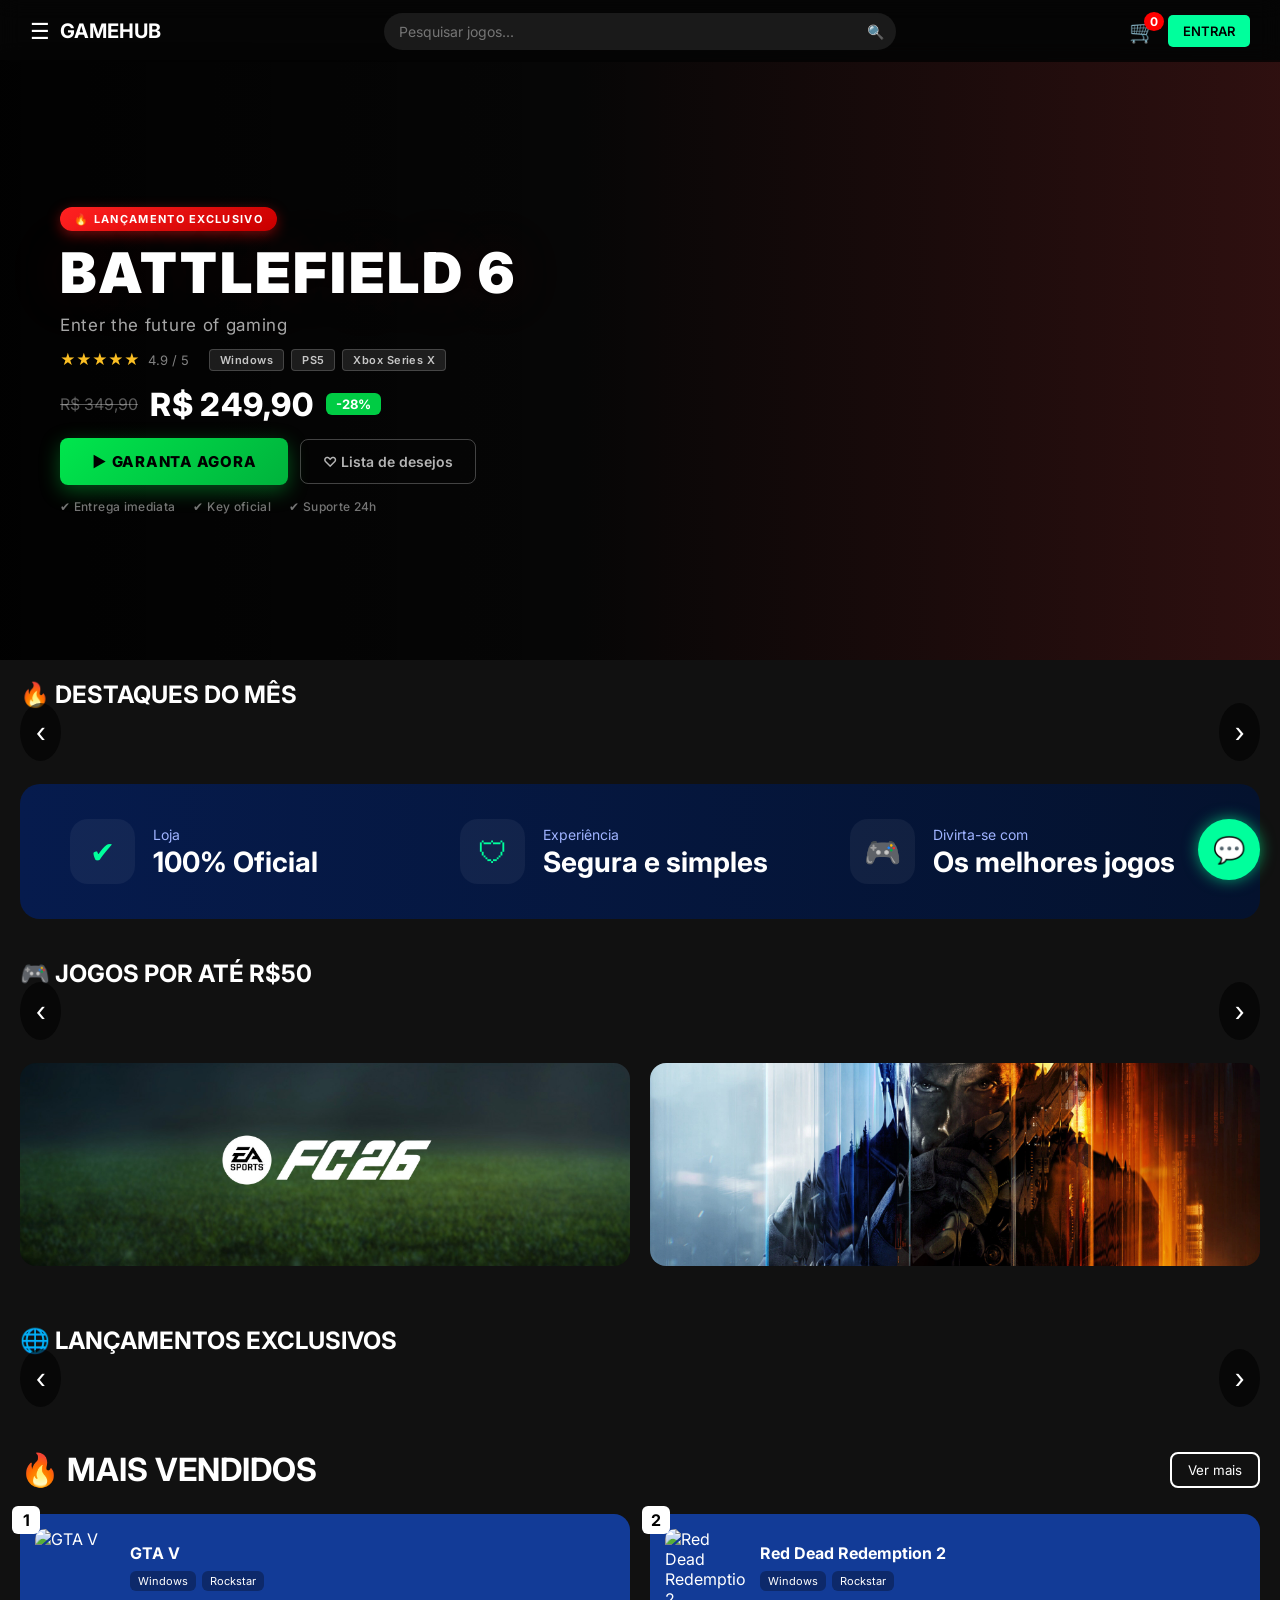
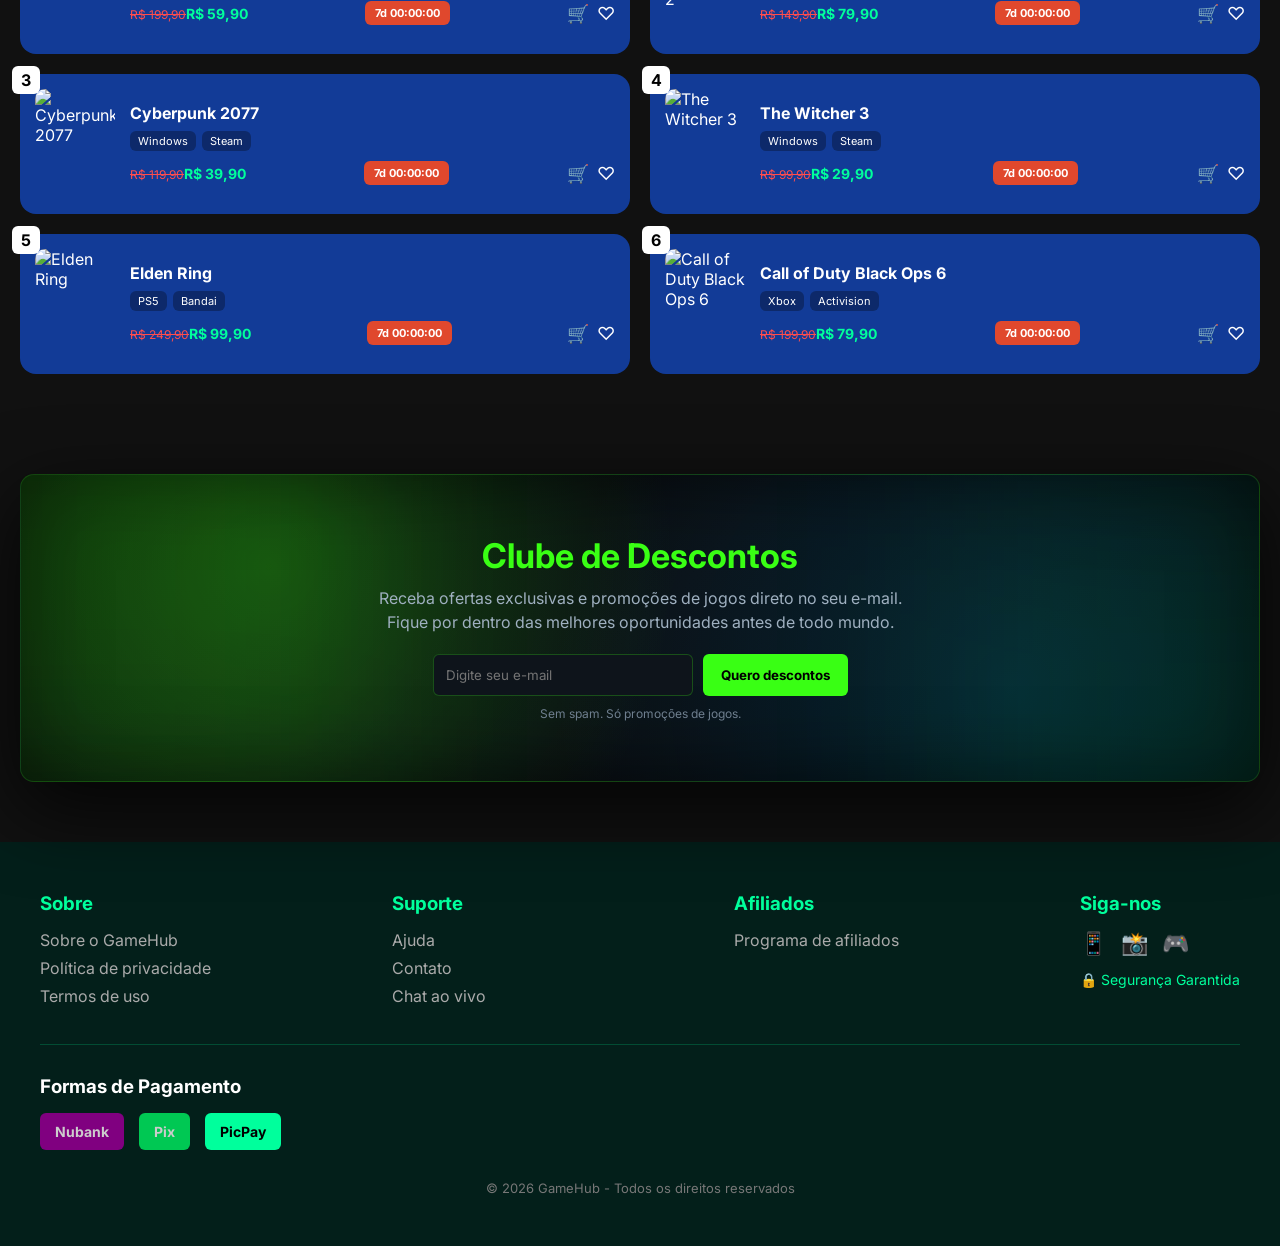
==== commit 9a42345b: "improve hero section design" ====
--- a/index.html
+++ b/index.html
@@ -159,16 +159,45 @@
   <!-- HERO -->
   <section class="hero" id="hero">
     <div class="hero-info">
+
+      <div class="hero-badge">🔥 LANÇAMENTO EXCLUSIVO</div>
+
       <h1 class="hero-title">BATTLEFIELD 6</h1>
       <p class="hero-sub">Enter the future of gaming</p>
-      <button class="hero-btn" onclick="abrirJogo({
-        title: 'Battlefield 6',
-        thumbnail: 'banner.jpg',
-        price: '249.90',
-        platform: 'Windows',
-        release_date: '2026',
-        descricao: 'Battlefield 6 coloca os jogadores em combates modernos de larga escala com veículos e destruição avançada.'
-      })">▶ GARANTA AGORA</button>
+
+      <div class="hero-meta">
+        <div class="hero-rating">★★★★★ <span>4.9 / 5</span></div>
+        <div class="hero-platforms">
+          <span>Windows</span>
+          <span>PS5</span>
+          <span>Xbox Series X</span>
+        </div>
+      </div>
+
+      <div class="hero-price-row">
+        <span class="hero-old-price">R$ 349,90</span>
+        <span class="hero-new-price">R$ 249,90</span>
+        <span class="hero-discount">-28%</span>
+      </div>
+
+      <div class="hero-actions">
+        <button class="hero-btn" onclick="abrirJogo({
+          title: 'Battlefield 6',
+          thumbnail: 'banner.jpg',
+          price: '249.90',
+          platform: 'Windows',
+          release_date: '2026',
+          descricao: 'Battlefield 6 coloca os jogadores em combates modernos de larga escala com veículos e destruição avançada.'
+        })">▶ GARANTA AGORA</button>
+        <button class="hero-btn-wish">♡ Lista de desejos</button>
+      </div>
+
+      <div class="hero-trust">
+        <span>✔ Entrega imediata</span>
+        <span>✔ Key oficial</span>
+        <span>✔ Suporte 24h</span>
+      </div>
+
     </div>
   </section>
 
--- a/style.css
+++ b/style.css
@@ -326,59 +326,200 @@
   display: flex;
   align-items: center;
   padding: 60px;
-  margin-top: 60px; /* compensa o header fixed */
+  margin-top: 60px;
   background-size: cover;
   background-position: center;
   background-repeat: no-repeat;
   z-index: 1;
+  overflow: hidden;
 }
 
 .hero::after {
   content: "";
   position: absolute;
   inset: 0;
-  background: linear-gradient(to right, rgba(0, 0, 0, 0.9), rgba(255, 0, 0, 0.3));
+  background: linear-gradient(
+    to right,
+    rgba(0,0,0,0.92) 0%,
+    rgba(0,0,0,0.65) 45%,
+    rgba(180,10,10,0.18) 100%
+  );
   z-index: 1;
 }
 
 .hero-info {
   position: relative;
   z-index: 2;
-}
-
+  display: flex;
+  flex-direction: column;
+  gap: 14px;
+  animation: heroFadeIn 0.8s ease both;
+}
+
+@keyframes heroFadeIn {
+  from { opacity: 0; transform: translateY(24px); }
+  to   { opacity: 1; transform: translateY(0); }
+}
+
+/* Badge */
+.hero-badge {
+  display: inline-flex;
+  align-items: center;
+  gap: 6px;
+  background: linear-gradient(135deg, #ff2222, #cc0000);
+  color: #fff;
+  font-size: 11px;
+  font-weight: 700;
+  letter-spacing: .12em;
+  text-transform: uppercase;
+  padding: 5px 14px;
+  border-radius: 20px;
+  width: fit-content;
+  box-shadow: 0 4px 14px rgba(255,30,30,0.45);
+}
+
+/* Título */
 .hero-title {
-  font-size: 42px;
+  font-size: 56px;
+  font-weight: 900;
+  color: #fff;
+  letter-spacing: 3px;
+  margin: 0;
+  line-height: 1;
+  text-shadow: 0 2px 30px rgba(0,0,0,0.8), 0 0 60px rgba(255,60,60,0.15);
+}
+
+/* Subtítulo */
+.hero-sub {
+  font-size: 17px;
+  color: rgba(255,255,255,0.65);
+  margin: 0;
+  letter-spacing: .04em;
+}
+
+/* Meta (rating + plataformas) */
+.hero-meta {
+  display: flex;
+  align-items: center;
+  gap: 20px;
+  flex-wrap: wrap;
+}
+
+.hero-rating {
+  color: #fbbf24;
+  font-size: 15px;
+  font-weight: 600;
+}
+
+.hero-rating span {
+  color: rgba(255,255,255,0.5);
+  font-size: 13px;
+  font-weight: 400;
+  margin-left: 4px;
+}
+
+.hero-platforms {
+  display: flex;
+  gap: 7px;
+}
+
+.hero-platforms span {
+  background: rgba(255,255,255,0.1);
+  border: 1px solid rgba(255,255,255,0.18);
+  color: rgba(255,255,255,0.75);
+  font-size: 11px;
+  font-weight: 600;
+  padding: 3px 10px;
+  border-radius: 4px;
+  letter-spacing: .04em;
+}
+
+/* Preço */
+.hero-price-row {
+  display: flex;
+  align-items: center;
+  gap: 12px;
+}
+
+.hero-old-price {
+  color: rgba(255,255,255,0.35);
+  font-size: 16px;
+  text-decoration: line-through;
+}
+
+.hero-new-price {
+  color: #fff;
+  font-size: 32px;
   font-weight: 800;
+  letter-spacing: .02em;
+}
+
+.hero-discount {
+  background: #00cc44;
   color: #fff;
-  letter-spacing: 2px;
-  margin: 0;
-  text-shadow: 0 4px 20px rgba(0, 0, 0, 0.6);
-  max-width: 600px;
-  line-height: 1.1;
-}
-
-.hero-sub {
-  font-size: 20px;
-  color: #d0d0d0;
-  margin-top: 10px;
-  margin-bottom: 25px;
+  font-size: 13px;
+  font-weight: 700;
+  padding: 3px 10px;
+  border-radius: 6px;
+}
+
+/* Botões */
+.hero-actions {
+  display: flex;
+  gap: 12px;
+  align-items: center;
+  flex-wrap: wrap;
 }
 
 .hero-btn {
-  background: #00ff55;
+  background: linear-gradient(135deg, #00e64d, #00b33c);
   color: #000;
   border: none;
-  padding: 12px 24px;
-  border-radius: 6px;
-  font-weight: 700;
+  padding: 14px 32px;
+  border-radius: 8px;
+  font-weight: 800;
   font-size: 15px;
+  letter-spacing: .05em;
   cursor: pointer;
   transition: transform 0.2s, box-shadow 0.2s;
+  box-shadow: 0 6px 20px rgba(0,200,60,0.4);
 }
 
 .hero-btn:hover {
   transform: translateY(-2px);
-  box-shadow: 0 8px 20px rgba(0, 255, 85, 0.4);
+  box-shadow: 0 10px 28px rgba(0,230,77,0.55);
+}
+
+.hero-btn-wish {
+  background: transparent;
+  color: rgba(255,255,255,0.7);
+  border: 1px solid rgba(255,255,255,0.25);
+  padding: 13px 22px;
+  border-radius: 8px;
+  font-size: 14px;
+  font-weight: 600;
+  cursor: pointer;
+  transition: border-color 0.2s, color 0.2s, background 0.2s;
+}
+
+.hero-btn-wish:hover {
+  border-color: rgba(255,255,255,0.5);
+  color: #fff;
+  background: rgba(255,255,255,0.07);
+}
+
+/* Trust badges */
+.hero-trust {
+  display: flex;
+  gap: 18px;
+  flex-wrap: wrap;
+}
+
+.hero-trust span {
+  color: rgba(255,255,255,0.45);
+  font-size: 12px;
+  font-weight: 500;
+  letter-spacing: .03em;
 }
 
 /* ===========================
@@ -1019,8 +1160,7 @@
   transition: transform 0.3s ease;
   z-index: 3000;
   padding: 15px;
-  overflow-y: auto;
-  overflow-x: visible;
+  overflow: visible;
 }
 
 .sidebar.open {
@@ -1086,7 +1226,7 @@
 }
 
 .item-wrapper .submenu {
-  position: absolute;
+ position: absolute;
   top: 0;
   left: 100%;
   background: #0a1f4d;
@@ -1101,7 +1241,6 @@
 .item-wrapper:hover .submenu {
   display: block;
 }
-
 .submenu a,
 .submenu span {
   display: block;
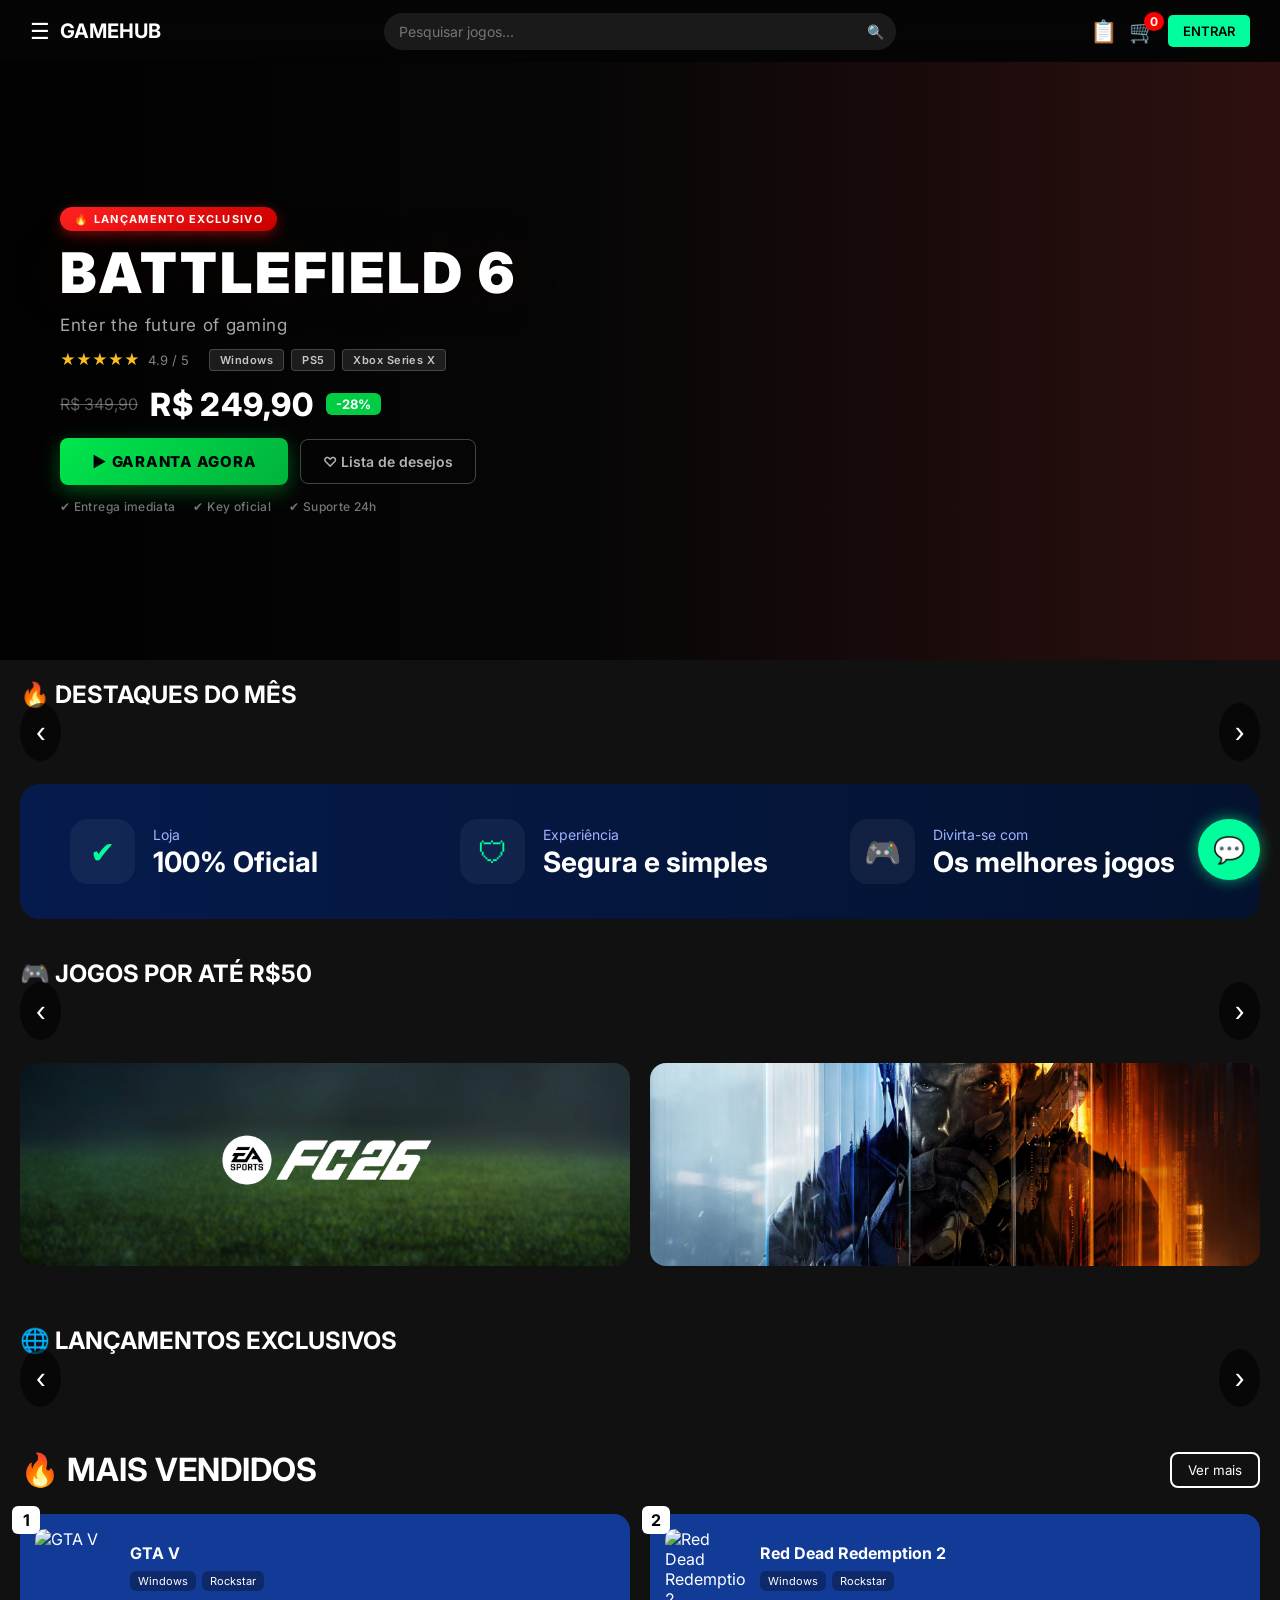
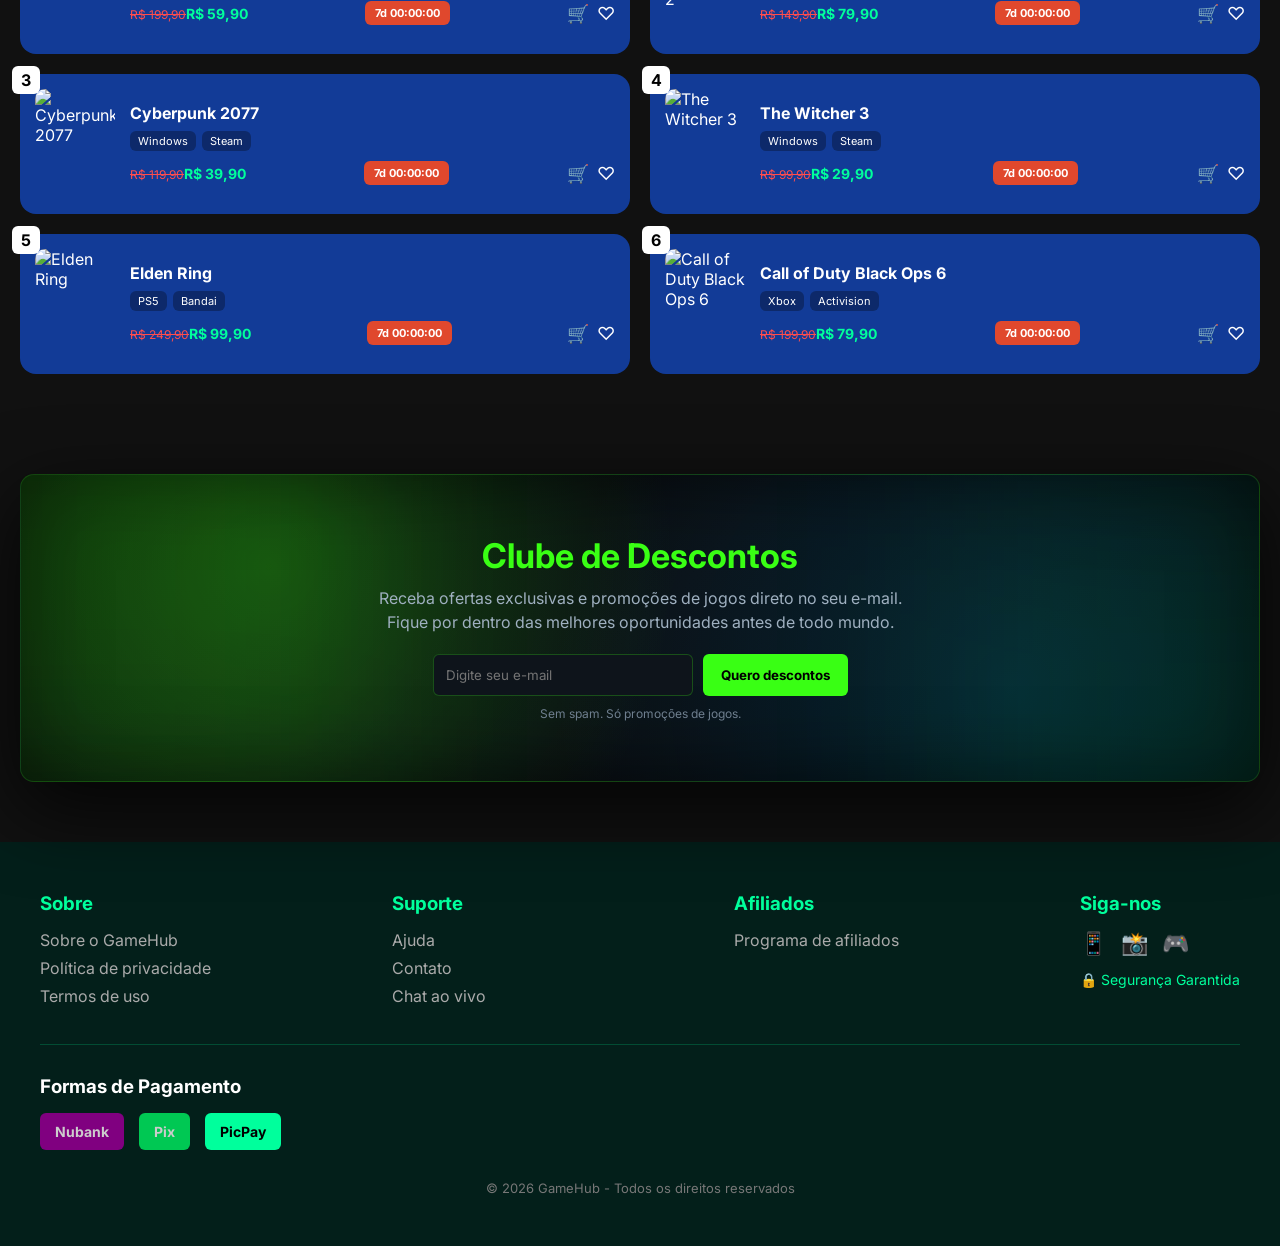
==== commit e5f4a395: "add orders dropdown and fix ver meus pedidos button" ====
--- a/index.html
+++ b/index.html
@@ -129,6 +129,17 @@
     </div>
 
     <div class="actions">
+      <!-- MEUS PEDIDOS -->
+      <div class="orders-header" id="ordersHeader">
+        📋
+        <div class="orders-dropdown" id="ordersDropdown">
+          <div class="orders-top-title">📋 Meus Pedidos</div>
+          <div class="orders-content" id="ordersContent">
+            <p style="color:#aaa;text-align:center;padding:20px 0;font-size:13px">Carregando...</p>
+          </div>
+        </div>
+      </div>
+
       <!-- CARRINHO -->
       <div class="cart-header" id="cartHeader">
         🛒
@@ -150,8 +161,11 @@
       <!-- LOGIN / USER -->
       <button class="login" onclick="window.location.href='login.html'">ENTRAR</button>
       <div class="user-box" id="userBox" style="display:none;">
-        <div id="userEmail"></div>
-        <a href="#" id="logoutBtn" onclick="logout(); return false;">Sair</a>
+        <div class="user-avatar" id="userAvatar"></div>
+        <div class="user-info">
+          <span class="user-name" id="userEmail"></span>
+          <a href="#" id="logoutBtn" onclick="logout(); return false;">Sair</a>
+        </div>
       </div>
     </div>
   </header>
@@ -189,7 +203,7 @@
           release_date: '2026',
           descricao: 'Battlefield 6 coloca os jogadores em combates modernos de larga escala com veículos e destruição avançada.'
         })">▶ GARANTA AGORA</button>
-        <button class="hero-btn-wish">♡ Lista de desejos</button>
+        <button class="hero-btn-wish" id="heroWishBtn" onclick="heroWish(this)">♡ Lista de desejos</button>
       </div>
 
       <div class="hero-trust">
@@ -451,6 +465,32 @@
       const container = document.getElementById(id);
       if (container) container.scrollLeft += amount;
     }
+
+    async function heroWish(btn) {
+      const sb = window.supabaseClient;
+      const { data: { user } } = await sb.auth.getUser();
+
+      if (!user) {
+        window.location.href = "login.html";
+        return;
+      }
+
+      const ativo = btn.classList.contains("ativo");
+
+      if (ativo) {
+        await sb.from("favoritos").delete().eq("user_id", user.id).eq("jogo", "Battlefield 6");
+        btn.classList.remove("ativo");
+        btn.textContent = "♡ Lista de desejos";
+      } else {
+        await sb.from("favoritos").insert({ user_id: user.id, jogo: "Battlefield 6" });
+        btn.classList.add("ativo");
+        btn.textContent = "❤ Na lista de desejos";
+        btn.style.borderColor = "rgba(255,80,80,0.5)";
+        btn.style.color = "#ff6666";
+      }
+
+      carregarFavoritosMenu();
+    }
   </script>
 
 </body>
--- a/style.css
+++ b/style.css
@@ -164,27 +164,151 @@
 
 .user-box {
   display: flex;
+  align-items: center;
+  gap: 10px;
+  background: rgba(255,255,255,0.05);
+  border: 1px solid rgba(255,255,255,0.10);
+  border-radius: 12px;
+  padding: 6px 14px 6px 6px;
+  cursor: default;
+}
+
+.user-avatar {
+  width: 34px;
+  height: 34px;
+  border-radius: 50%;
+  background: linear-gradient(135deg, #3b6fff, #8844ff);
+  display: flex;
+  align-items: center;
+  justify-content: center;
+  font-size: 14px;
+  font-weight: 700;
+  color: #fff;
+  flex-shrink: 0;
+  text-transform: uppercase;
+}
+
+.user-info {
+  display: flex;
   flex-direction: column;
-  align-items: flex-end;
-  gap: 2px;
-}
-
-.user-box div {
+  gap: 1px;
+}
+
+.user-name {
   color: #fff;
+  font-size: 13px;
+  font-weight: 600;
+  line-height: 1;
+}
+
+.user-box a {
+  color: rgba(255,255,255,0.38);
+  text-decoration: none;
+  font-size: 11px;
+  transition: color 0.2s;
+  line-height: 1;
+}
+
+.user-box a:hover {
+  color: #ff4444;
+}
+
+/* ===========================
+   CARRINHO (HEADER)
+=========================== */
+/* ===========================
+   MEUS PEDIDOS (HEADER)
+=========================== */
+.orders-header {
+  position: relative;
+  font-size: 22px;
+  cursor: pointer;
+  user-select: none;
+}
+
+.orders-dropdown {
+  position: absolute;
+  top: 45px;
+  right: 0;
+  width: 340px;
+  background: #0b2a66;
+  border-radius: 12px;
+  padding: 15px;
+  display: none;
+  flex-direction: column;
+  box-shadow: 0 10px 25px rgba(0,0,0,0.6);
+  z-index: 9999;
+}
+
+.orders-dropdown.active {
+  display: flex;
+}
+
+.orders-top-title {
+  font-size: 14px;
+  font-weight: 700;
+  color: #fff;
+  margin-bottom: 12px;
+  padding-bottom: 10px;
+  border-bottom: 1px solid rgba(255,255,255,0.1);
+}
+
+.orders-content {
+  max-height: 300px;
+  overflow-y: auto;
+  display: flex;
+  flex-direction: column;
+  gap: 8px;
+}
+
+.order-card {
+  background: rgba(255,255,255,0.05);
+  border: 1px solid rgba(255,255,255,0.08);
+  border-radius: 8px;
+  padding: 10px 12px;
+  display: flex;
+  justify-content: space-between;
+  align-items: center;
+  gap: 10px;
+}
+
+.order-card-left {
+  display: flex;
+  flex-direction: column;
+  gap: 3px;
+}
+
+.order-card-id {
+  font-size: 12px;
+  color: rgba(255,255,255,0.4);
+  font-weight: 600;
+}
+
+.order-card-total {
   font-size: 15px;
-  font-weight: 600;
-}
-
-.user-box a {
-  color: #8b949e;
-  text-decoration: none;
-  font-size: 12px;
-  transition: color 0.2s;
-}
-
-.user-box a:hover {
-  color: #39ff14;
-}
+  font-weight: 700;
+  color: #00ff9c;
+}
+
+.order-card-method {
+  font-size: 11px;
+  color: rgba(255,255,255,0.35);
+}
+
+.order-card-status {
+  font-size: 11px;
+  font-weight: 700;
+  padding: 3px 10px;
+  border-radius: 20px;
+  text-transform: uppercase;
+  letter-spacing: .05em;
+  white-space: nowrap;
+}
+
+.order-card-status.pendente  { background: rgba(251,191,36,0.15); color: #fbbf24; border: 1px solid rgba(251,191,36,0.3); }
+.order-card-status.aprovado  { background: rgba(34,197,94,0.15);  color: #22c55e; border: 1px solid rgba(34,197,94,0.3);  }
+.order-card-status.entregue  { background: rgba(99,102,241,0.15); color: #818cf8; border: 1px solid rgba(99,102,241,0.3); }
+.order-card-status.cancelado { background: rgba(239,68,68,0.15);  color: #f87171; border: 1px solid rgba(239,68,68,0.3);  }
 
 /* ===========================
    CARRINHO (HEADER)
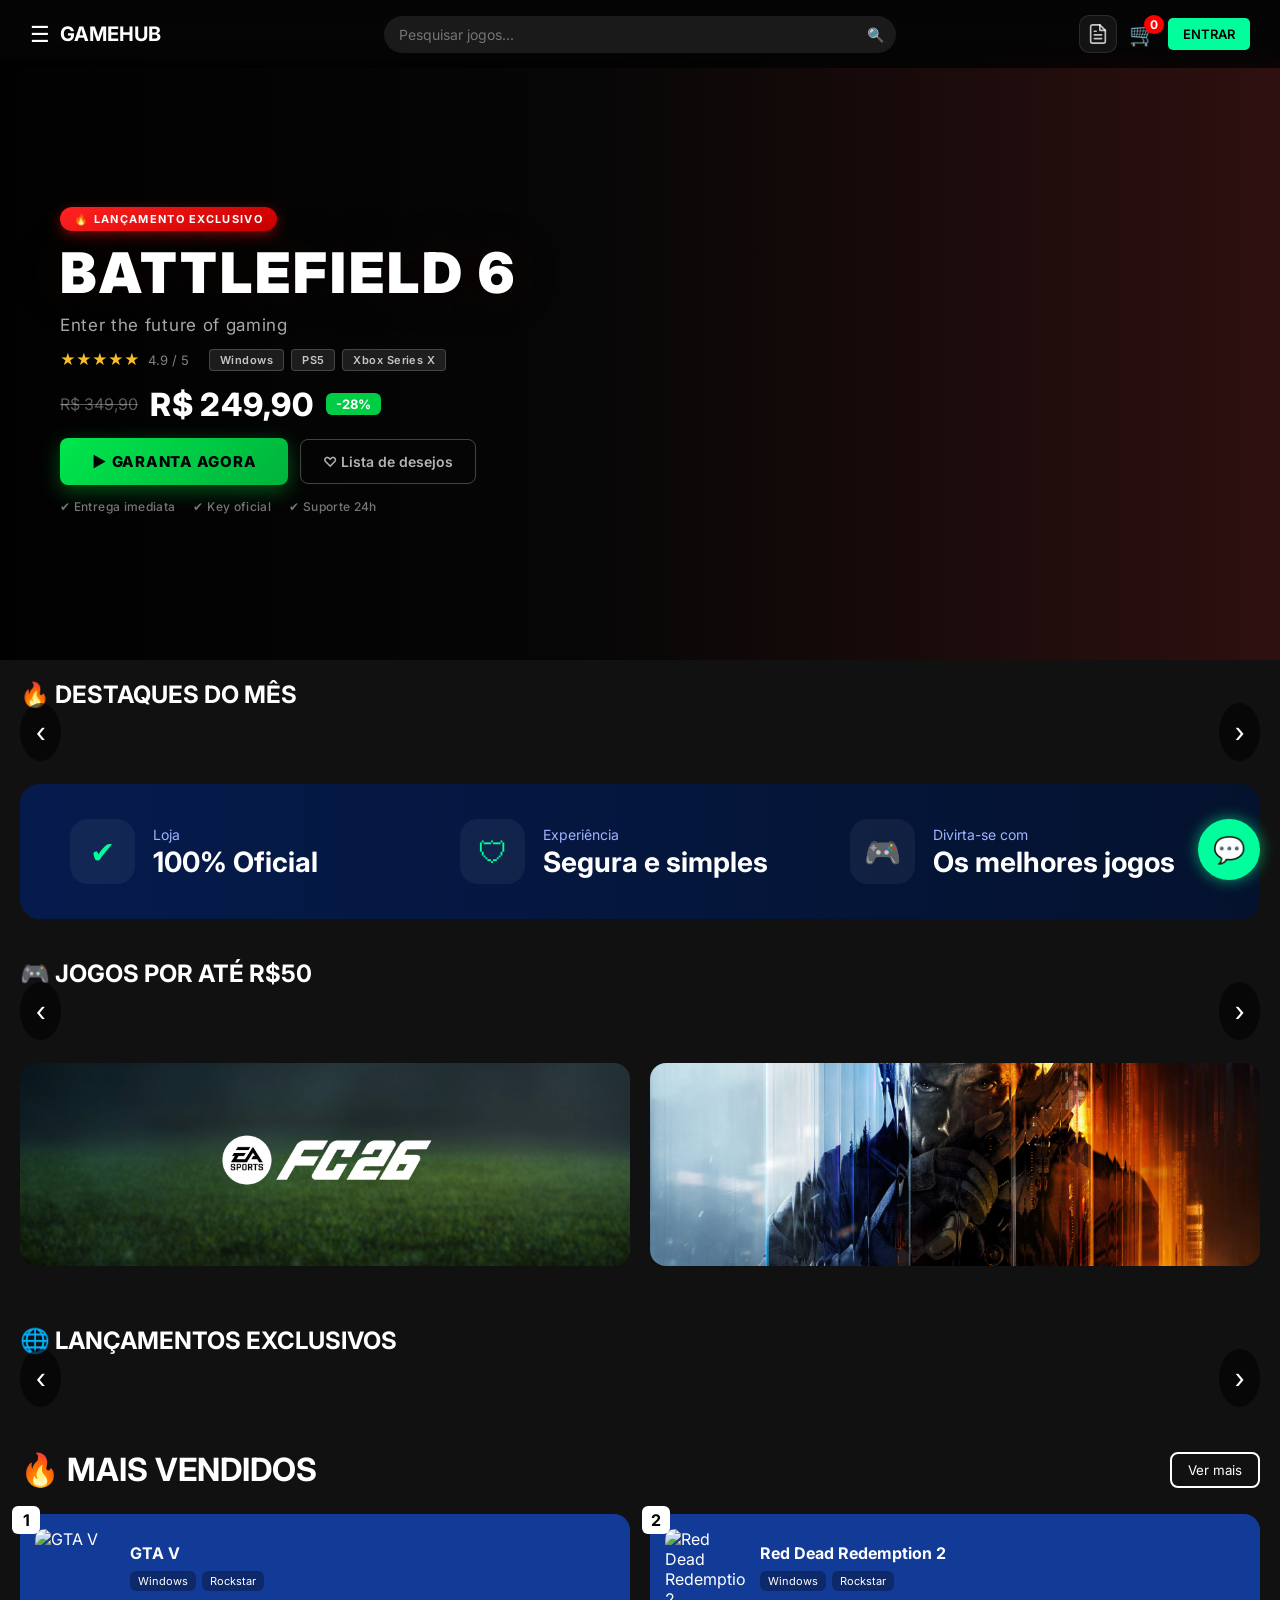
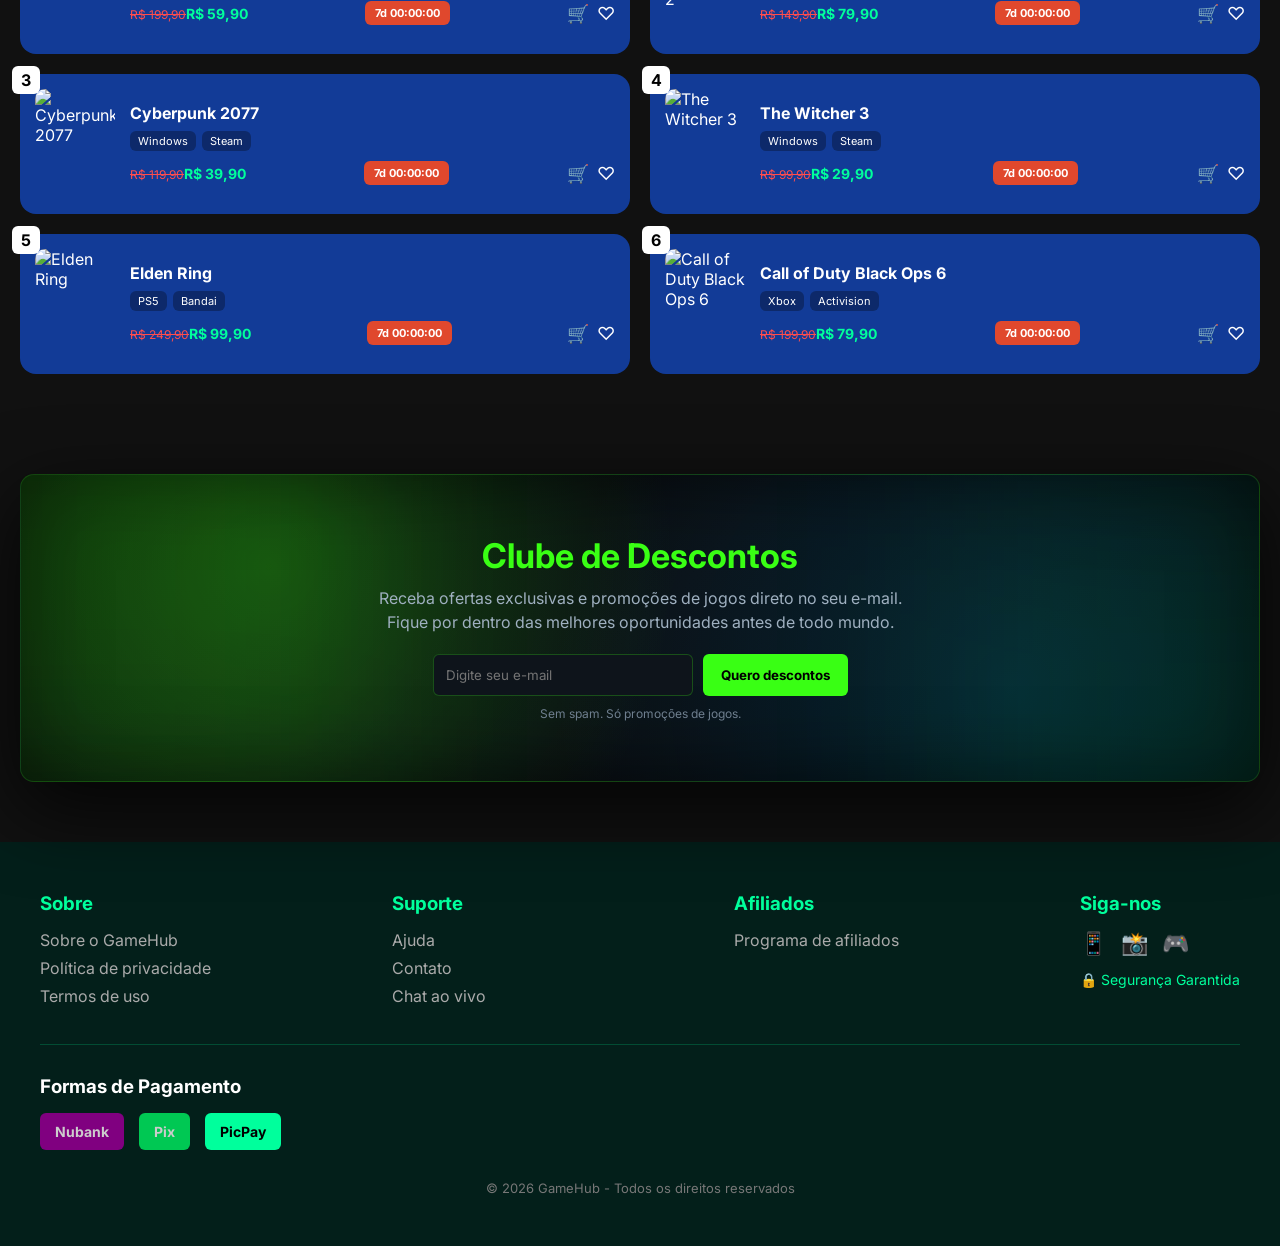
==== commit 34b4a806: "redesign orders dropdown with svg icon and premium ui" ====
--- a/index.html
+++ b/index.html
@@ -131,11 +131,28 @@
     <div class="actions">
       <!-- MEUS PEDIDOS -->
       <div class="orders-header" id="ordersHeader">
-        📋
+        <svg width="22" height="22" viewBox="0 0 24 24" fill="none" stroke="currentColor" stroke-width="1.8" stroke-linecap="round" stroke-linejoin="round">
+          <path d="M14 2H6a2 2 0 0 0-2 2v16a2 2 0 0 0 2 2h12a2 2 0 0 0 2-2V8z"/>
+          <polyline points="14 2 14 8 20 8"/>
+          <line x1="16" y1="13" x2="8" y2="13"/>
+          <line x1="16" y1="17" x2="8" y2="17"/>
+          <line x1="10" y1="9" x2="8" y2="9"/>
+        </svg>
         <div class="orders-dropdown" id="ordersDropdown">
-          <div class="orders-top-title">📋 Meus Pedidos</div>
+          <div class="orders-top-title">
+            <div class="orders-title-left">
+              <svg width="16" height="16" viewBox="0 0 24 24" fill="none" stroke="currentColor" stroke-width="2" stroke-linecap="round" stroke-linejoin="round">
+                <path d="M14 2H6a2 2 0 0 0-2 2v16a2 2 0 0 0 2 2h12a2 2 0 0 0 2-2V8z"/>
+                <polyline points="14 2 14 8 20 8"/>
+                <line x1="16" y1="13" x2="8" y2="13"/>
+                <line x1="16" y1="17" x2="8" y2="17"/>
+              </svg>
+              Meus Pedidos
+            </div>
+            <span class="orders-count-badge" id="ordersCountBadge"></span>
+          </div>
           <div class="orders-content" id="ordersContent">
-            <p style="color:#aaa;text-align:center;padding:20px 0;font-size:13px">Carregando...</p>
+            <p style="color:#64748b;text-align:center;padding:24px 0;font-size:13px">Carregando...</p>
           </div>
         </div>
       </div>
--- a/style.css
+++ b/style.css
@@ -221,94 +221,158 @@
 =========================== */
 .orders-header {
   position: relative;
-  font-size: 22px;
+  display: flex;
+  align-items: center;
+  justify-content: center;
+  width: 38px;
+  height: 38px;
+  border-radius: 10px;
+  background: rgba(255,255,255,0.06);
+  border: 1px solid rgba(255,255,255,0.1);
   cursor: pointer;
   user-select: none;
+  color: rgba(255,255,255,0.75);
+  transition: background .2s, color .2s;
+}
+
+.orders-header:hover {
+  background: rgba(255,255,255,0.12);
+  color: #fff;
 }
 
 .orders-dropdown {
   position: absolute;
-  top: 45px;
+  top: 50px;
   right: 0;
-  width: 340px;
-  background: #0b2a66;
-  border-radius: 12px;
-  padding: 15px;
+  width: 360px;
+  background: #080f1e;
+  border: 1px solid rgba(255,255,255,0.08);
+  border-radius: 16px;
+  padding: 0;
   display: none;
   flex-direction: column;
-  box-shadow: 0 10px 25px rgba(0,0,0,0.6);
+  box-shadow: 0 20px 60px rgba(0,0,0,0.8), 0 0 0 1px rgba(255,255,255,0.04);
   z-index: 9999;
-}
-
-.orders-dropdown.active {
-  display: flex;
-}
+  overflow: hidden;
+  animation: dropIn .2s cubic-bezier(.34,1.56,.64,1);
+}
+
+@keyframes dropIn {
+  from { opacity: 0; transform: translateY(-8px) scale(.97); }
+  to   { opacity: 1; transform: translateY(0) scale(1); }
+}
+
+.orders-dropdown.active { display: flex; }
 
 .orders-top-title {
-  font-size: 14px;
+  display: flex;
+  align-items: center;
+  justify-content: space-between;
+  padding: 16px 18px 14px;
+  border-bottom: 1px solid rgba(255,255,255,0.06);
+  font-size: 13px;
   font-weight: 700;
   color: #fff;
-  margin-bottom: 12px;
-  padding-bottom: 10px;
-  border-bottom: 1px solid rgba(255,255,255,0.1);
-}
-
-.orders-content {
-  max-height: 300px;
-  overflow-y: auto;
-  display: flex;
-  flex-direction: column;
+  letter-spacing: .04em;
+  background: rgba(255,255,255,0.02);
+}
+
+.orders-title-left {
+  display: flex;
+  align-items: center;
   gap: 8px;
-}
-
-.order-card {
-  background: rgba(255,255,255,0.05);
-  border: 1px solid rgba(255,255,255,0.08);
-  border-radius: 8px;
-  padding: 10px 12px;
-  display: flex;
-  justify-content: space-between;
-  align-items: center;
-  gap: 10px;
-}
-
-.order-card-left {
-  display: flex;
-  flex-direction: column;
-  gap: 3px;
-}
-
-.order-card-id {
-  font-size: 12px;
-  color: rgba(255,255,255,0.4);
-  font-weight: 600;
-}
-
-.order-card-total {
-  font-size: 15px;
-  font-weight: 700;
-  color: #00ff9c;
-}
-
-.order-card-method {
-  font-size: 11px;
-  color: rgba(255,255,255,0.35);
-}
-
-.order-card-status {
+  color: rgba(255,255,255,0.85);
+}
+
+.orders-count-badge {
   font-size: 11px;
   font-weight: 700;
-  padding: 3px 10px;
+  color: #60a5fa;
+  background: rgba(59,130,246,0.12);
+  border: 1px solid rgba(59,130,246,0.25);
+  padding: 2px 9px;
+  border-radius: 20px;
+  letter-spacing: .04em;
+}
+
+.orders-content {
+  max-height: 320px;
+  overflow-y: auto;
+  display: flex;
+  flex-direction: column;
+  padding: 10px;
+  gap: 6px;
+}
+
+.orders-content::-webkit-scrollbar { width: 4px; }
+.orders-content::-webkit-scrollbar-track { background: transparent; }
+.orders-content::-webkit-scrollbar-thumb { background: rgba(255,255,255,0.1); border-radius: 4px; }
+
+.order-card {
+  background: rgba(255,255,255,0.03);
+  border: 1px solid rgba(255,255,255,0.06);
+  border-left: 3px solid;
+  border-radius: 10px;
+  padding: 12px 14px;
+  display: flex;
+  justify-content: space-between;
+  align-items: center;
+  gap: 12px;
+  transition: background .15s;
+}
+
+.order-card:hover { background: rgba(255,255,255,0.06); }
+
+.order-card.pendente  { border-left-color: #fbbf24; }
+.order-card.aprovado  { border-left-color: #22c55e; }
+.order-card.entregue  { border-left-color: #818cf8; }
+.order-card.cancelado { border-left-color: #f87171; }
+
+.order-card-left { display: flex; flex-direction: column; gap: 3px; }
+
+.order-card-id {
+  font-size: 10px;
+  color: rgba(255,255,255,0.3);
+  font-weight: 600;
+  letter-spacing: .08em;
+  text-transform: uppercase;
+}
+
+.order-card-total {
+  font-size: 17px;
+  font-weight: 800;
+  color: #fff;
+  letter-spacing: .01em;
+}
+
+.order-card-meta {
+  font-size: 11px;
+  color: rgba(255,255,255,0.3);
+  display: flex;
+  gap: 6px;
+  align-items: center;
+}
+
+.order-card-meta span + span::before {
+  content: '·';
+  margin-right: 6px;
+}
+
+.order-card-status {
+  font-size: 10px;
+  font-weight: 700;
+  padding: 4px 10px;
   border-radius: 20px;
   text-transform: uppercase;
-  letter-spacing: .05em;
+  letter-spacing: .08em;
   white-space: nowrap;
-}
-
-.order-card-status.pendente  { background: rgba(251,191,36,0.15); color: #fbbf24; border: 1px solid rgba(251,191,36,0.3); }
-.order-card-status.aprovado  { background: rgba(34,197,94,0.15);  color: #22c55e; border: 1px solid rgba(34,197,94,0.3);  }
-.order-card-status.entregue  { background: rgba(99,102,241,0.15); color: #818cf8; border: 1px solid rgba(99,102,241,0.3); }
-.order-card-status.cancelado { background: rgba(239,68,68,0.15);  color: #f87171; border: 1px solid rgba(239,68,68,0.3);  }
+  flex-shrink: 0;
+}
+
+.order-card-status.pendente  { background: rgba(251,191,36,0.12); color: #fbbf24; border: 1px solid rgba(251,191,36,0.25); }
+.order-card-status.aprovado  { background: rgba(34,197,94,0.12);  color: #22c55e; border: 1px solid rgba(34,197,94,0.25);  }
+.order-card-status.entregue  { background: rgba(129,140,248,0.12);color: #818cf8; border: 1px solid rgba(129,140,248,0.25);}
+.order-card-status.cancelado { background: rgba(248,113,113,0.12); color: #f87171; border: 1px solid rgba(248,113,113,0.25);}
 
 /* ===========================
    CARRINHO (HEADER)
